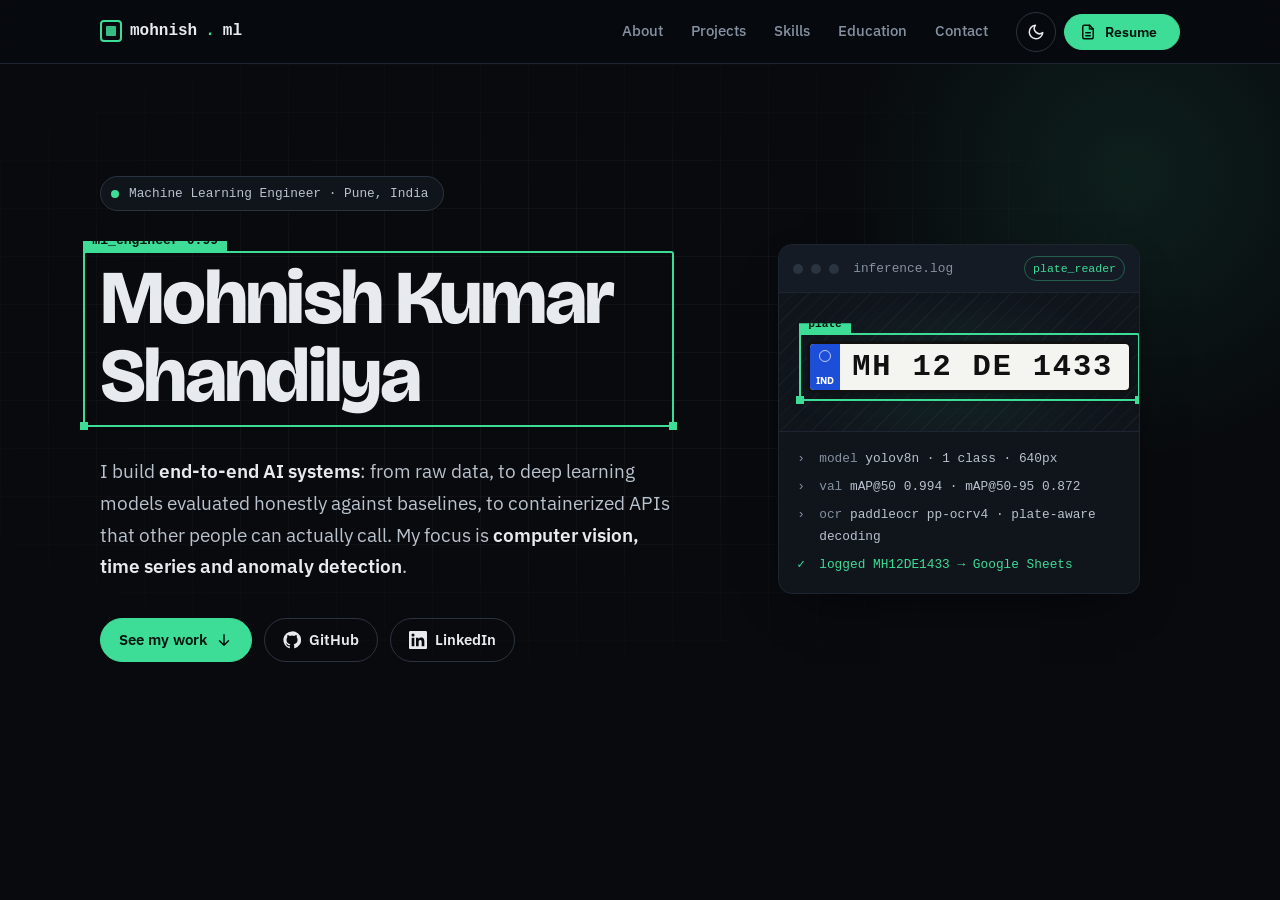
==== index.html @ 4d99a9d1 "Add design system, sticky navbar and hero with detection-box signature and inference log" ====
<!doctype html>
<html lang="en" class="no-js">
<head>
  <meta charset="utf-8">
  <meta name="viewport" content="width=device-width, initial-scale=1">
  <title>Mohnish Kumar Shandilya · Machine Learning Engineer</title>
  <meta name="description" content="Mohnish Kumar Shandilya, Machine Learning Engineer in Pune, India. End-to-end AI systems in computer vision, time series and anomaly detection, evaluated honestly and shipped as containerized APIs.">
  <meta name="author" content="Mohnish Kumar Shandilya">
  <meta name="theme-color" content="#080a0e">
  <link rel="canonical" href="https://mohnish4code.github.io/">

  <!-- Open Graph -->
  <meta property="og:type" content="website">
  <meta property="og:url" content="https://mohnish4code.github.io/">
  <meta property="og:site_name" content="mohnish.ml">
  <meta property="og:title" content="Mohnish Kumar Shandilya · Machine Learning Engineer">
  <meta property="og:description" content="End-to-end AI systems: computer vision, time series and anomaly detection, evaluated against baselines and shipped as APIs.">
  <meta property="og:image" content="https://mohnish4code.github.io/assets/og-image.png">
  <meta property="og:image:width" content="1200">
  <meta property="og:image:height" content="630">
  <meta property="og:image:alt" content="Mohnish Kumar Shandilya, Machine Learning Engineer, with a detection box around the name">
  <meta property="og:locale" content="en_IN">

  <!-- Twitter -->
  <meta name="twitter:card" content="summary_large_image">
  <meta name="twitter:title" content="Mohnish Kumar Shandilya · Machine Learning Engineer">
  <meta name="twitter:description" content="End-to-end AI systems: computer vision, time series and anomaly detection, evaluated against baselines and shipped as APIs.">
  <meta name="twitter:image" content="https://mohnish4code.github.io/assets/og-image.png">
  <meta name="twitter:image:alt" content="Mohnish Kumar Shandilya, Machine Learning Engineer, with a detection box around the name">

  <link rel="icon" href="assets/favicon.svg" type="image/svg+xml">

  <!-- apply saved theme before paint (dark is default) -->
  <script>try{if(localStorage.getItem("theme")==="light")document.documentElement.setAttribute("data-theme","light")}catch(e){}</script>

  <link rel="preconnect" href="https://fonts.googleapis.com">
  <link rel="preconnect" href="https://fonts.gstatic.com" crossorigin>
  <link rel="stylesheet" href="https://fonts.googleapis.com/css2?family=Bricolage+Grotesque:opsz,wght@12..96,600..800&family=IBM+Plex+Sans:wght@400;500;600&display=swap">
  <link rel="stylesheet" href="style.css">
  <script src="script.js" defer></script>

  <script type="application/ld+json">
  {
    "@context": "https://schema.org",
    "@type": "Person",
    "name": "Mohnish Kumar Shandilya",
    "jobTitle": "Machine Learning Engineer",
    "url": "https://mohnish4code.github.io/",
    "email": "mailto:mohnishshandilya.3000@gmail.com",
    "address": { "@type": "PostalAddress", "addressLocality": "Pune", "addressCountry": "IN" },
    "alumniOf": { "@type": "CollegeOrUniversity", "name": "MIT ADT University" },
    "sameAs": [
      "https://github.com/mohnish4code",
      "https://www.linkedin.com/in/mohnish2004",
      "https://www.kaggle.com/mohnishshandilya"
    ]
  }
  </script>
</head>
<body>
  <!-- icon sprite -->
  <svg width="0" height="0" style="position:absolute" aria-hidden="true" focusable="false">
    <symbol id="i-github" viewBox="0 0 24 24"><path fill="currentColor" d="M12 .5a11.5 11.5 0 0 0-3.64 22.41c.58.1.79-.25.79-.56v-2c-3.2.7-3.88-1.37-3.88-1.37-.52-1.33-1.28-1.69-1.28-1.69-1.04-.71.08-.7.08-.7 1.16.08 1.77 1.19 1.77 1.19 1.03 1.76 2.7 1.25 3.36.96.1-.75.4-1.25.73-1.54-2.55-.29-5.24-1.28-5.24-5.69 0-1.26.45-2.29 1.19-3.1-.12-.29-.52-1.46.11-3.05 0 0 .97-.31 3.17 1.18a11 11 0 0 1 5.77 0c2.2-1.49 3.17-1.18 3.17-1.18.63 1.59.23 2.76.11 3.05.74.81 1.19 1.84 1.19 3.1 0 4.42-2.7 5.39-5.26 5.68.41.36.78 1.06.78 2.14v3.17c0 .31.21.67.8.56A11.5 11.5 0 0 0 12 .5Z"/></symbol>
    <symbol id="i-linkedin" viewBox="0 0 24 24"><path fill="currentColor" d="M20.45 20.45h-3.56v-5.57c0-1.33-.02-3.04-1.85-3.04-1.85 0-2.14 1.45-2.14 2.94v5.67H9.35V9h3.41v1.56h.05c.48-.9 1.64-1.85 3.37-1.85 3.6 0 4.27 2.37 4.27 5.46v6.28ZM5.34 7.43a2.06 2.06 0 1 1 0-4.13 2.06 2.06 0 0 1 0 4.13ZM7.12 20.45H3.56V9h3.56v11.45ZM22.22 0H1.77C.79 0 0 .77 0 1.73v20.54C0 23.23.79 24 1.77 24h20.45c.98 0 1.78-.77 1.78-1.73V1.73C24 .77 23.2 0 22.22 0Z"/></symbol>
    <symbol id="i-kaggle" viewBox="0 0 24 24"><path fill="currentColor" d="M18.83 23.68c-.02.21-.12.32-.33.32h-3.17c-.19 0-.35-.08-.48-.26l-5.23-6.66-1.46 1.39v5.17c0 .24-.12.36-.36.36H5.36c-.24 0-.36-.12-.36-.36V.36C5 .12 5.12 0 5.36 0H7.8c.24 0 .36.12.36.36v14.33l6.25-6.32c.17-.17.33-.26.5-.26h3.25c.15 0 .25.06.3.18.06.16.04.27-.04.35l-6.6 6.39 6.88 8.32c.1.1.13.21.13.33Z"/></symbol>
    <symbol id="i-arrow" viewBox="0 0 24 24"><path fill="none" stroke="currentColor" stroke-width="2" stroke-linecap="round" stroke-linejoin="round" d="M7 17 17 7M8 7h9v9"/></symbol>
    <symbol id="i-down" viewBox="0 0 24 24"><path fill="none" stroke="currentColor" stroke-width="2" stroke-linecap="round" stroke-linejoin="round" d="M12 5v14M6 13l6 6 6-6"/></symbol>
    <symbol id="i-file" viewBox="0 0 24 24"><g fill="none" stroke="currentColor" stroke-width="2" stroke-linecap="round" stroke-linejoin="round"><path d="M14 3H7a2 2 0 0 0-2 2v14a2 2 0 0 0 2 2h10a2 2 0 0 0 2-2V8Z"/><path d="M14 3v5h5M9 13h6M9 17h6"/></g></symbol>
    <symbol id="i-mail" viewBox="0 0 24 24"><g fill="none" stroke="currentColor" stroke-width="2" stroke-linecap="round" stroke-linejoin="round"><rect x="3" y="5" width="18" height="14" rx="2"/><path d="m3 7 9 6 9-6"/></g></symbol>
    <symbol id="i-copy" viewBox="0 0 24 24"><g fill="none" stroke="currentColor" stroke-width="2" stroke-linecap="round" stroke-linejoin="round"><rect x="9" y="9" width="12" height="12" rx="2"/><path d="M5 15H4a1 1 0 0 1-1-1V4a1 1 0 0 1 1-1h10a1 1 0 0 1 1 1v1"/></g></symbol>
  </svg>

  <a class="skip-link" href="#main">Skip to content</a>

  <header class="site-header">
    <nav class="nav container" aria-label="Primary">
      <a class="logo" href="#top" aria-label="mohnish.ml, back to top">
        <span class="logo-mark" aria-hidden="true"></span>mohnish<span class="dot">.</span>ml
      </a>

      <ul class="nav-links" id="nav-links">
        <li><a href="#about">About</a></li>
        <li><a href="#projects">Projects</a></li>
        <li><a href="#skills">Skills</a></li>
        <li><a href="#education">Education</a></li>
        <li><a href="#contact">Contact</a></li>
      </ul>

      <div class="nav-actions">
        <button class="icon-btn theme-toggle" type="button" aria-label="Switch to light theme">
          <svg class="icon-moon" viewBox="0 0 24 24" aria-hidden="true"><path fill="none" stroke="currentColor" stroke-width="2" stroke-linecap="round" stroke-linejoin="round" d="M21 12.8A9 9 0 1 1 11.2 3a7 7 0 0 0 9.8 9.8Z"/></svg>
          <svg class="icon-sun" viewBox="0 0 24 24" aria-hidden="true"><g fill="none" stroke="currentColor" stroke-width="2" stroke-linecap="round"><circle cx="12" cy="12" r="4"/><path d="M12 2v2M12 20v2M4.9 4.9l1.4 1.4M17.7 17.7l1.4 1.4M2 12h2M20 12h2M4.9 19.1l1.4-1.4M17.7 6.3l1.4-1.4"/></g></svg>
        </button>
        <a class="btn btn-primary btn-sm resume-btn" href="resume.pdf" target="_blank" rel="noopener">
          <svg aria-hidden="true"><use href="#i-file"/></svg>Resume<span class="visually-hidden"> (PDF, opens in a new tab)</span>
        </a>
        <button class="icon-btn menu-toggle" type="button" aria-controls="nav-links" aria-expanded="false" aria-label="Open menu">
          <svg viewBox="0 0 24 24" aria-hidden="true"><path fill="none" stroke="currentColor" stroke-width="2" stroke-linecap="round" d="M4 7h16M4 12h16M4 17h16"/></svg>
        </button>
      </div>
    </nav>
  </header>

  <main id="main">
    <!-- ================= HERO ================= -->
    <section class="hero" id="top" aria-labelledby="hero-name">
      <div class="container hero-grid">
        <div class="hero-copy">
          <p class="hero-label"><span class="pulse" aria-hidden="true"></span>Machine Learning Engineer · Pune, India</p>

          <h1 class="hero-name" id="hero-name">
            <span class="bbox">
              <span class="bbox-frame" aria-hidden="true"><span class="bbox-label">ml_engineer 0.99</span></span>
              Mohnish Kumar Shandilya
            </span>
          </h1>

          <p class="hero-pitch">
            I build <strong>end-to-end AI systems</strong>: from raw data, to deep learning models evaluated honestly against baselines, to containerized APIs that other people can actually call. My focus is <strong>computer vision, time series and anomaly detection</strong>.
          </p>

          <div class="hero-cta">
            <a class="btn btn-primary" href="#projects">See my work<svg aria-hidden="true"><use href="#i-down"/></svg></a>
            <a class="btn" href="https://github.com/mohnish4code" target="_blank" rel="noopener"><svg aria-hidden="true"><use href="#i-github"/></svg>GitHub</a>
            <a class="btn" href="https://www.linkedin.com/in/mohnish2004" target="_blank" rel="noopener"><svg aria-hidden="true"><use href="#i-linkedin"/></svg>LinkedIn</a>
          </div>
        </div>

        <figure class="infer" aria-label="Inference log from my number plate detection project">
          <div class="infer-bar" aria-hidden="true">
            <i></i><i></i><i></i><span>inference.log</span><span class="tag">plate_reader</span>
          </div>
          <div class="infer-stage">
            <div class="plate-det">
              <span class="bbox-frame" aria-hidden="true"><span class="bbox-label">plate</span></span>
              <div class="plate" role="img" aria-label="Indian number plate reading MH12DE1433">
                <span class="plate-ind" aria-hidden="true">IND</span>
                <span class="plate-num" aria-hidden="true">MH 12 DE 1433</span>
              </div>
            </div>
          </div>
          <ul class="infer-log">
            <li><span><span class="k">model</span> yolov8n · 1 class · 640px</span></li>
            <li><span><span class="k">val</span> mAP@50 0.994 · mAP@50-95 0.872</span></li>
            <li><span><span class="k">ocr</span> paddleocr pp-ocrv4 · plate-aware decoding</span></li>
            <li class="ok"><span>logged MH12DE1433 → Google Sheets</span></li>
          </ul>
        </figure>
      </div>
    </section>
  </main>
</body>
</html>
---- style.css ----
/* =========================================================
   mohnish.ml: portfolio styles
   Dark is the default theme; [data-theme="light"] overrides.
   ========================================================= */

:root {
  /* colour: dark (default) */
  --bg: #080a0e;
  --bg-elev: #0c1016;
  --surface: #10151c;
  --surface-2: #151b24;
  --border: #1d2530;
  --border-strong: #2a3441;
  --text: #e7ebf0;
  --text-soft: #b9c2cd;
  --muted: #8591a0;
  --accent: #3ddc97;
  --accent-strong: #5cf0ad;
  --accent-ink: #03140c;
  --accent-soft: rgba(61, 220, 151, 0.1);
  --accent-line: rgba(61, 220, 151, 0.35);
  --grid-line: rgba(255, 255, 255, 0.035);
  --shadow: 0 1px 0 rgba(255, 255, 255, 0.03) inset, 0 20px 50px -24px rgba(0, 0, 0, 0.8);
  --nav-bg: rgba(8, 10, 14, 0.72);

  /* type */
  --font-display: "Bricolage Grotesque", "Segoe UI", system-ui, sans-serif;
  --font-body: "IBM Plex Sans", "Segoe UI", system-ui, -apple-system, sans-serif;
  --font-mono: ui-monospace, "Cascadia Code", "SFMono-Regular", Menlo, Consolas, "Liberation Mono", monospace;

  /* layout */
  --maxw: 1160px;
  --gutter: clamp(16px, 4vw, 40px);
  --radius: 14px;
  --radius-sm: 8px;
  --nav-h: 64px;

  color-scheme: dark;
}

:root[data-theme="light"] {
  --bg: #f6f5f1;
  --bg-elev: #efeee8;
  --surface: #ffffff;
  --surface-2: #f8f7f3;
  --border: #e2e0d9;
  --border-strong: #cfccc2;
  --text: #14171c;
  --text-soft: #343a43;
  --muted: #5b6370;
  --accent: #047857;
  --accent-strong: #035e44;
  --accent-ink: #ffffff;
  --accent-soft: rgba(4, 120, 87, 0.08);
  --accent-line: rgba(4, 120, 87, 0.35);
  --grid-line: rgba(20, 23, 28, 0.045);
  --shadow: 0 1px 2px rgba(20, 23, 28, 0.04), 0 18px 40px -26px rgba(20, 23, 28, 0.35);
  --nav-bg: rgba(246, 245, 241, 0.8);
  color-scheme: light;
}

/* ---------- reset / base ---------- */
*, *::before, *::after { box-sizing: border-box; }

html {
  scroll-behavior: smooth;
  scroll-padding-top: calc(var(--nav-h) + 16px);
  -webkit-text-size-adjust: 100%;
}

body {
  margin: 0;
  background: var(--bg);
  color: var(--text);
  font-family: var(--font-body);
  font-size: 1.0625rem;
  line-height: 1.65;
  overflow-x: hidden;
  -webkit-font-smoothing: antialiased;
}

img { max-width: 100%; height: auto; display: block; }
a { color: inherit; }
ul { padding: 0; margin: 0; list-style: none; }
h1, h2, h3, h4 { font-family: var(--font-display); line-height: 1.1; margin: 0; letter-spacing: -0.02em; }
p { margin: 0; }

:focus-visible {
  outline: 2px solid var(--accent);
  outline-offset: 3px;
  border-radius: 4px;
}

::selection { background: var(--accent); color: var(--accent-ink); }

.skip-link {
  position: absolute;
  left: 16px;
  top: -100px;
  z-index: 100;
  padding: 10px 16px;
  background: var(--accent);
  color: var(--accent-ink);
  border-radius: var(--radius-sm);
  font-weight: 600;
  text-decoration: none;
}
.skip-link:focus { top: 12px; }

.container {
  width: 100%;
  max-width: var(--maxw);
  margin-inline: auto;
  padding-inline: var(--gutter);
}

.mono { font-family: var(--font-mono); }
.visually-hidden {
  position: absolute !important;
  width: 1px; height: 1px;
  overflow: hidden;
  clip: rect(0 0 0 0);
  white-space: nowrap;
}

/* ---------- buttons ---------- */
.btn {
  display: inline-flex;
  align-items: center;
  gap: 8px;
  min-height: 44px;
  padding: 10px 18px;
  border-radius: 999px;
  border: 1px solid var(--border-strong);
  background: transparent;
  color: var(--text);
  font: 600 0.95rem/1 var(--font-body);
  text-decoration: none;
  cursor: pointer;
  transition: border-color 0.2s, background-color 0.2s, color 0.2s, transform 0.2s;
}
.btn:hover { border-color: var(--accent); color: var(--accent); }
.btn:active { transform: translateY(1px); }
.btn svg { width: 18px; height: 18px; flex: none; }

.btn-primary {
  background: var(--accent);
  border-color: var(--accent);
  color: var(--accent-ink);
}
.btn-primary:hover { background: var(--accent-strong); border-color: var(--accent-strong); color: var(--accent-ink); }

.btn-sm { min-height: 36px; padding: 8px 14px; font-size: 0.875rem; }

/* ---------- navbar ---------- */
.site-header {
  position: sticky;
  top: 0;
  z-index: 50;
  height: var(--nav-h);
  background: var(--nav-bg);
  backdrop-filter: saturate(160%) blur(14px);
  -webkit-backdrop-filter: saturate(160%) blur(14px);
  border-bottom: 1px solid var(--border);
}

.nav {
  height: 100%;
  display: flex;
  align-items: center;
  gap: 16px;
}

.logo {
  font-family: var(--font-mono);
  font-weight: 700;
  font-size: 1rem;
  text-decoration: none;
  color: var(--text);
  margin-right: auto;
  display: inline-flex;
  align-items: center;
  gap: 8px;
}
.logo-mark {
  width: 22px; height: 22px;
  border: 2px solid var(--accent);
  border-radius: 4px;
  position: relative;
}
.logo-mark::after {
  content: "";
  position: absolute;
  inset: 4px;
  background: var(--accent);
  border-radius: 1px;
  opacity: 0.85;
}
.logo .dot { color: var(--accent); }

.nav-links {
  display: flex;
  align-items: center;
  gap: 4px;
}
.nav-links a {
  display: block;
  padding: 8px 12px;
  border-radius: 999px;
  color: var(--muted);
  font-size: 0.925rem;
  font-weight: 500;
  text-decoration: none;
  transition: color 0.2s, background-color 0.2s;
}
.nav-links a:hover { color: var(--text); background: var(--surface-2); }
.nav-links a.active { color: var(--accent); background: var(--accent-soft); }

.nav-actions { display: flex; align-items: center; gap: 8px; }

.icon-btn {
  width: 40px; height: 40px;
  display: inline-grid;
  place-items: center;
  border-radius: 999px;
  border: 1px solid var(--border-strong);
  background: transparent;
  color: var(--text);
  cursor: pointer;
  transition: border-color 0.2s, color 0.2s;
}
.icon-btn:hover { border-color: var(--accent); color: var(--accent); }
.icon-btn svg { width: 18px; height: 18px; }

.theme-toggle .icon-sun { display: none; }
:root[data-theme="light"] .theme-toggle .icon-sun { display: block; }
:root[data-theme="light"] .theme-toggle .icon-moon { display: none; }

.menu-toggle { display: none; }

/* ---------- section scaffolding ---------- */
.section {
  padding-block: clamp(72px, 10vw, 120px);
  border-top: 1px solid var(--border);
}

.section-head { margin-bottom: clamp(32px, 5vw, 56px); max-width: 720px; }
.eyebrow {
  display: inline-flex;
  align-items: center;
  gap: 10px;
  font-family: var(--font-mono);
  font-size: 0.8rem;
  color: var(--accent);
  letter-spacing: 0.04em;
  margin-bottom: 14px;
}
.eyebrow::before {
  content: "";
  width: 24px;
  height: 1px;
  background: var(--accent);
}
.section-title { font-size: clamp(2rem, 4.4vw, 3rem); font-weight: 700; }
.section-sub { color: var(--muted); margin-top: 14px; font-size: 1.05rem; }

/* ---------- hero ---------- */
.hero {
  position: relative;
  padding-block: clamp(56px, 9vw, 112px) clamp(64px, 9vw, 112px);
  overflow: hidden;
  isolation: isolate;
}
.hero::before {
  /* annotation-canvas grid */
  content: "";
  position: absolute;
  inset: 0;
  z-index: -2;
  background-image:
    linear-gradient(var(--grid-line) 1px, transparent 1px),
    linear-gradient(90deg, var(--grid-line) 1px, transparent 1px);
  background-size: 48px 48px;
  mask-image: radial-gradient(ellipse 80% 70% at 40% 40%, #000 30%, transparent 75%);
  -webkit-mask-image: radial-gradient(ellipse 80% 70% at 40% 40%, #000 30%, transparent 75%);
}
.hero::after {
  content: "";
  position: absolute;
  z-index: -1;
  width: 620px;
  height: 620px;
  right: -160px;
  top: -200px;
  background: radial-gradient(circle, var(--accent-soft), transparent 65%);
  pointer-events: none;
}

.hero-grid {
  display: grid;
  grid-template-columns: minmax(0, 1.3fr) minmax(0, 1fr);
  gap: clamp(32px, 5vw, 64px);
  align-items: center;
}

.hero-label {
  display: inline-flex;
  align-items: center;
  gap: 10px;
  padding: 6px 14px 6px 10px;
  border: 1px solid var(--border-strong);
  border-radius: 999px;
  background: var(--surface);
  font-family: var(--font-mono);
  font-size: 0.8rem;
  color: var(--text-soft);
}
.pulse {
  width: 8px; height: 8px;
  border-radius: 50%;
  background: var(--accent);
  box-shadow: 0 0 0 0 var(--accent-line);
  animation: pulse 2.4s ease-out infinite;
}
@keyframes pulse {
  0% { box-shadow: 0 0 0 0 var(--accent-line); }
  70%, 100% { box-shadow: 0 0 0 8px transparent; }
}

.hero-name {
  margin-top: 40px;
  font-size: clamp(2.5rem, 6.4vw, 4.75rem);
  font-weight: 800;
  letter-spacing: -0.035em;
  line-height: 1.02;
}

/* YOLO-style bounding box around the name */
.bbox {
  position: relative;
  display: inline-block;
  padding: 0.12em 0.22em 0.16em;
  margin-left: -0.22em;
}
.bbox-frame {
  position: absolute;
  inset: 0;
  border: 2px solid var(--accent);
  border-radius: 3px;
  pointer-events: none;
  animation: bbox-draw 0.9s cubic-bezier(0.65, 0, 0.35, 1) 0.25s both;
}
.bbox-frame::before,
.bbox-frame::after {
  /* corner handles */
  content: "";
  position: absolute;
  width: 8px; height: 8px;
  background: var(--accent);
}
.bbox-frame::before { left: -5px; bottom: -5px; }
.bbox-frame::after { right: -5px; bottom: -5px; }
.bbox-label {
  position: absolute;
  left: -2px;
  bottom: 100%;
  padding: 3px 9px;
  background: var(--accent);
  color: var(--accent-ink);
  font-family: var(--font-mono);
  font-size: clamp(0.7rem, 1.4vw, 0.82rem);
  font-weight: 700;
  letter-spacing: 0;
  line-height: 1.4;
  border-radius: 3px 3px 0 0;
  white-space: nowrap;
  animation: fade-up 0.4s ease-out 1.05s both;
}
@keyframes bbox-draw {
  from { clip-path: inset(0 100% 100% 0); }
  to { clip-path: inset(-10px -10px -10px -10px); }
}
@keyframes fade-up {
  from { opacity: 0; transform: translateY(4px); }
  to { opacity: 1; transform: none; }
}

.hero-pitch {
  margin-top: 28px;
  max-width: 600px;
  color: var(--text-soft);
  font-size: clamp(1.05rem, 1.6vw, 1.2rem);
}
.hero-pitch strong { color: var(--text); font-weight: 600; }

.hero-cta { margin-top: 36px; display: flex; flex-wrap: wrap; gap: 12px; }

/* inference log card */
.infer {
  background: var(--surface);
  border: 1px solid var(--border);
  border-radius: var(--radius);
  box-shadow: var(--shadow);
  overflow: hidden;
  font-family: var(--font-mono);
  font-size: 0.8rem;
}
.infer-bar {
  display: flex;
  align-items: center;
  gap: 8px;
  padding: 11px 14px;
  border-bottom: 1px solid var(--border);
  background: var(--surface-2);
  color: var(--muted);
}
.infer-bar i {
  width: 10px; height: 10px;
  border-radius: 50%;
  background: var(--border-strong);
}
.infer-bar span { margin-left: 6px; }
.infer-bar .tag {
  margin-left: auto;
  padding: 2px 8px;
  border: 1px solid var(--accent-line);
  color: var(--accent);
  border-radius: 999px;
  font-size: 0.72rem;
}

.infer-stage {
  padding: 40px 20px 30px;
  display: grid;
  place-items: center;
  background:
    radial-gradient(ellipse at 50% 60%, var(--accent-soft), transparent 70%),
    repeating-linear-gradient(135deg, transparent 0 10px, var(--grid-line) 10px 11px);
}

.plate-det { position: relative; padding: 8px; }
.plate-det .bbox-frame { animation-delay: 1.2s; }
.plate-det .bbox-label { font-size: 0.7rem; animation-delay: 1.9s; }

.plate {
  display: flex;
  align-items: stretch;
  background: #f4f4f0;
  border: 3px solid #111;
  border-radius: 7px;
  overflow: hidden;
  box-shadow: 0 8px 24px -8px rgba(0, 0, 0, 0.6);
}
.plate-ind {
  display: flex;
  flex-direction: column;
  justify-content: flex-end;
  align-items: center;
  width: 30px;
  padding-bottom: 5px;
  background: #1d4ed8;
  color: #fff;
  font: 700 0.6rem/1 var(--font-body);
  letter-spacing: 0.04em;
}
.plate-ind::before {
  content: "";
  width: 12px; height: 12px;
  margin-bottom: auto;
  margin-top: 6px;
  border-radius: 50%;
  border: 1.5px solid rgba(255, 255, 255, 0.7);
}
.plate-num {
  padding: 6px 16px 5px 12px;
  color: #111;
  font: 700 clamp(1.45rem, 3.4vw, 1.9rem)/1.15 var(--font-mono);
  letter-spacing: 0.06em;
  white-space: nowrap;
}

.infer-log {
  padding: 16px 18px 18px;
  border-top: 1px solid var(--border);
  display: grid;
  gap: 7px;
}
.infer-log li {
  display: grid;
  grid-template-columns: 14px 1fr;
  gap: 8px;
  color: var(--text-soft);
  animation: fade-up 0.35s ease-out both;
}
.infer-log li::before { content: "›"; color: var(--muted); }
.infer-log li:nth-child(1) { animation-delay: 1.5s; }
.infer-log li:nth-child(2) { animation-delay: 1.7s; }
.infer-log li:nth-child(3) { animation-delay: 1.9s; }
.infer-log li:nth-child(4) { animation-delay: 2.15s; }
.infer-log .k { color: var(--muted); }
.infer-log .ok { color: var(--accent); }
.infer-log .ok::before { content: "✓"; color: var(--accent); }

/* ---------- about ---------- */
.about-grid {
  display: grid;
  grid-template-columns: minmax(0, 1.4fr) minmax(0, 1fr);
  gap: clamp(32px, 5vw, 72px);
  align-items: start;
}
.about-text { display: grid; gap: 18px; color: var(--text-soft); font-size: 1.08rem; }
.about-text strong { color: var(--text); font-weight: 600; }

.facts {
  display: grid;
  grid-template-columns: repeat(2, minmax(0, 1fr));
  border: 1px solid var(--border);
  border-radius: var(--radius);
  overflow: hidden;
  background: var(--surface);
}
.fact {
  padding: 20px;
  border-bottom: 1px solid var(--border);
}
.fact:nth-child(odd) { border-right: 1px solid var(--border); }
.fact:nth-last-child(-n + 2) { border-bottom: 0; }
.fact dt {
  font-family: var(--font-mono);
  font-size: 0.72rem;
  text-transform: uppercase;
  letter-spacing: 0.08em;
  color: var(--muted);
  margin-bottom: 6px;
}
.fact dd { margin: 0; font-weight: 600; line-height: 1.4; }
.fact dd.big { font-family: var(--font-display); font-size: 1.6rem; font-weight: 700; }
.fact dd.big small { font-size: 0.9rem; color: var(--muted); font-weight: 500; }

/* ---------- projects ---------- */
.projects { display: grid; gap: clamp(28px, 4vw, 40px); }

.project {
  display: grid;
  grid-template-columns: minmax(0, 1fr) minmax(0, 1.05fr);
  gap: clamp(24px, 4vw, 48px);
  padding: clamp(20px, 3.4vw, 40px);
  background: var(--surface);
  border: 1px solid var(--border);
  border-radius: calc(var(--radius) + 6px);
  box-shadow: var(--shadow);
  transition: border-color 0.25s;
}
.project:hover { border-color: var(--border-strong); }
.project:nth-child(even) .project-media { order: -1; }

.project-top { display: flex; flex-wrap: wrap; align-items: center; gap: 10px; margin-bottom: 14px; }
.badge {
  display: inline-flex;
  align-items: center;
  gap: 7px;
  padding: 4px 10px;
  border-radius: 999px;
  border: 1px solid var(--accent-line);
  background: var(--accent-soft);
  color: var(--accent);
  font-family: var(--font-mono);
  font-size: 0.72rem;
  font-weight: 600;
}
.badge::before {
  content: "";
  width: 6px; height: 6px;
  border-radius: 50%;
  background: currentColor;
}
.project-kicker { font-family: var(--font-mono); font-size: 0.75rem; color: var(--muted); }

.project h3 { font-size: clamp(1.5rem, 2.6vw, 2rem); font-weight: 700; }
.project-desc { margin-top: 12px; color: var(--text-soft); }

.bullets { margin-top: 18px; display: grid; gap: 10px; }
.bullets li {
  position: relative;
  padding-left: 22px;
  color: var(--text-soft);
  font-size: 0.97rem;
}
.bullets li::before {
  content: "";
  position: absolute;
  left: 2px;
  top: 0.62em;
  width: 9px; height: 9px;
  border: 1.5px solid var(--accent);
  border-radius: 2px;
}

.metrics {
  margin-top: 24px;
  display: grid;
  grid-template-columns: repeat(auto-fit, minmax(120px, 1fr));
  gap: 1px;
  background: var(--border);
  border: 1px solid var(--border);
  border-radius: var(--radius-sm);
  overflow: hidden;
}
.metric { background: var(--surface-2); padding: 14px 14px 12px; }
.metric b {
  display: block;
  font-family: var(--font-display);
  font-size: 1.55rem;
  font-weight: 700;
  line-height: 1.1;
  color: var(--text);
  letter-spacing: -0.02em;
}
.metric span { display: block; margin-top: 4px; font-size: 0.78rem; color: var(--muted); line-height: 1.35; }

.chips { display: flex; flex-wrap: wrap; gap: 8px; }
.project .chips { margin-top: 22px; }
.chip {
  padding: 5px 11px;
  border-radius: 999px;
  border: 1px solid var(--border-strong);
  background: var(--bg-elev);
  color: var(--text-soft);
  font-family: var(--font-mono);
  font-size: 0.76rem;
  line-height: 1.4;
  transition: border-color 0.2s, color 0.2s;
}
.chip:hover { border-color: var(--accent-line); color: var(--accent); }

.project-links { margin-top: 24px; display: flex; flex-wrap: wrap; gap: 10px; }

.project-media { align-self: center; }
.shot {
  position: relative;
  margin: 0;
  border: 1px solid var(--border-strong);
  border-radius: 12px;
  overflow: hidden;
  background: var(--bg-elev);
}
.shot-bar {
  display: flex;
  gap: 6px;
  padding: 9px 12px;
  border-bottom: 1px solid var(--border);
  background: var(--surface-2);
}
.shot-bar i { width: 9px; height: 9px; border-radius: 50%; background: var(--border-strong); }
.shot img { width: 100%; aspect-ratio: 16 / 10; object-fit: cover; object-position: top; transition: transform 0.6s ease; }
.project:hover .shot img { transform: scale(1.015); }
.shot::after {
  /* detection-corner overlay on hover */
  content: "";
  position: absolute;
  inset: 10px;
  top: 42px;
  border: 2px solid var(--accent);
  border-radius: 4px;
  opacity: 0;
  transform: scale(1.03);
  transition: opacity 0.3s, transform 0.3s;
  pointer-events: none;
  -webkit-mask:
    linear-gradient(#000 0 0) top left / 22px 22px no-repeat,
    linear-gradient(#000 0 0) top right / 22px 22px no-repeat,
    linear-gradient(#000 0 0) bottom left / 22px 22px no-repeat,
    linear-gradient(#000 0 0) bottom right / 22px 22px no-repeat;
  mask:
    linear-gradient(#000 0 0) top left / 22px 22px no-repeat,
    linear-gradient(#000 0 0) top right / 22px 22px no-repeat,
    linear-gradient(#000 0 0) bottom left / 22px 22px no-repeat,
    linear-gradient(#000 0 0) bottom right / 22px 22px no-repeat;
}
.project:hover .shot::after { opacity: 1; transform: none; }
.shot figcaption {
  padding: 10px 14px;
  border-top: 1px solid var(--border);
  font-size: 0.8rem;
  color: var(--muted);
}

.finding {
  margin-top: 18px;
  padding: 12px 14px;
  border-left: 2px solid var(--accent);
  background: var(--accent-soft);
  border-radius: 0 var(--radius-sm) var(--radius-sm) 0;
  font-size: 0.92rem;
  color: var(--text-soft);
}
.finding b { color: var(--text); }

/* small project cards */
.more-title {
  margin-top: clamp(48px, 7vw, 72px);
  margin-bottom: 20px;
  font-size: 1.25rem;
  font-weight: 700;
}
.mini-grid {
  display: grid;
  grid-template-columns: repeat(3, minmax(0, 1fr));
  gap: 16px;
}
.mini {
  position: relative;
  display: flex;
  flex-direction: column;
  padding: 22px;
  background: var(--surface);
  border: 1px solid var(--border);
  border-radius: var(--radius);
  text-decoration: none;
  transition: border-color 0.25s, transform 0.25s;
}
.mini:hover { border-color: var(--accent-line); transform: translateY(-3px); }
.mini h4 { font-size: 1.15rem; font-weight: 700; padding-right: 28px; }
.mini p { margin-top: 10px; margin-bottom: 18px; color: var(--muted); font-size: 0.93rem; }
.mini .chips { margin-top: auto; }
.mini .arrow {
  position: absolute;
  top: 20px; right: 20px;
  width: 20px; height: 20px;
  color: var(--muted);
  transition: color 0.2s, transform 0.2s;
}
.mini:hover .arrow { color: var(--accent); transform: translate(2px, -2px); }

/* ---------- skills ---------- */
.skills-grid {
  display: grid;
  grid-template-columns: repeat(auto-fill, minmax(min(100%, 320px), 1fr));
  gap: 16px;
}
.skill-group {
  padding: 22px;
  background: var(--surface);
  border: 1px solid var(--border);
  border-radius: var(--radius);
}
.skill-group h3 {
  display: flex;
  align-items: center;
  gap: 10px;
  font-family: var(--font-mono);
  font-size: 0.8rem;
  font-weight: 600;
  letter-spacing: 0.06em;
  text-transform: uppercase;
  color: var(--accent);
  margin-bottom: 16px;
}
.skill-group h3 span { color: var(--muted); font-weight: 400; }

/* ---------- education timeline ---------- */
.timeline { position: relative; display: grid; gap: 20px; max-width: 820px; }
.timeline::before {
  content: "";
  position: absolute;
  left: 7px;
  top: 10px;
  bottom: 10px;
  width: 1px;
  background: linear-gradient(var(--accent-line), var(--border));
}
.tl-item { position: relative; padding-left: 40px; }
.tl-item::before {
  content: "";
  position: absolute;
  left: 0;
  top: 22px;
  width: 15px; height: 15px;
  border: 2px solid var(--accent);
  border-radius: 3px;
  background: var(--bg);
}
.tl-card {
  padding: 20px 22px;
  background: var(--surface);
  border: 1px solid var(--border);
  border-radius: var(--radius);
}
.tl-meta {
  display: flex;
  flex-wrap: wrap;
  justify-content: space-between;
  gap: 4px 16px;
  font-family: var(--font-mono);
  font-size: 0.78rem;
  color: var(--muted);
  margin-bottom: 6px;
}
.tl-meta .accent { color: var(--accent); }
.tl-card h3 { font-size: 1.25rem; font-weight: 700; }
.tl-card p { margin-top: 6px; color: var(--text-soft); }
.cert-list { margin-top: 12px; display: grid; gap: 8px; }
.cert-list li {
  display: flex;
  justify-content: space-between;
  flex-wrap: wrap;
  gap: 4px 12px;
  padding: 10px 12px;
  border: 1px solid var(--border);
  border-radius: var(--radius-sm);
  background: var(--surface-2);
}
.cert-list li span { color: var(--muted); font-family: var(--font-mono); font-size: 0.78rem; align-self: center; }

/* ---------- contact ---------- */
.contact-wrap {
  position: relative;
  padding: clamp(28px, 5vw, 64px);
  background: var(--surface);
  border: 1px solid var(--border);
  border-radius: calc(var(--radius) + 8px);
  overflow: hidden;
  isolation: isolate;
}
.contact-wrap::before {
  content: "";
  position: absolute;
  z-index: -1;
  inset: 0;
  background-image:
    linear-gradient(var(--grid-line) 1px, transparent 1px),
    linear-gradient(90deg, var(--grid-line) 1px, transparent 1px);
  background-size: 40px 40px;
  mask-image: radial-gradient(ellipse at 100% 0%, #000, transparent 70%);
  -webkit-mask-image: radial-gradient(ellipse at 100% 0%, #000, transparent 70%);
}
.contact-title { font-size: clamp(2rem, 5vw, 3.4rem); font-weight: 800; max-width: 16ch; letter-spacing: -0.03em; }
.contact-title em { font-style: normal; color: var(--accent); }
.contact-sub { margin-top: 16px; color: var(--text-soft); max-width: 560px; }

.email-box {
  margin-top: 32px;
  display: flex;
  flex-wrap: wrap;
  align-items: center;
  gap: 10px;
  padding: 8px 8px 8px 18px;
  max-width: 640px;
  background: var(--bg-elev);
  border: 1px solid var(--border-strong);
  border-radius: 16px;
}
.email-text {
  flex: 1 1 260px;
  min-width: 0;
  font-family: var(--font-mono);
  font-size: clamp(0.85rem, 2.2vw, 1.02rem);
  color: var(--text);
  overflow-wrap: anywhere;
  user-select: all;
}
.email-actions { display: flex; gap: 8px; }
.copy-status { min-height: 1.4em; margin-top: 10px; font-size: 0.85rem; color: var(--accent); font-family: var(--font-mono); }

.socials { margin-top: 28px; display: flex; flex-wrap: wrap; gap: 10px; }

/* ---------- footer ---------- */
.site-footer {
  border-top: 1px solid var(--border);
  padding-block: 28px;
  color: var(--muted);
  font-size: 0.88rem;
}
.footer-row {
  display: flex;
  flex-wrap: wrap;
  justify-content: space-between;
  align-items: center;
  gap: 12px;
}
.site-footer a { color: var(--muted); text-decoration: none; font-family: var(--font-mono); font-size: 0.82rem; }
.site-footer a:hover { color: var(--accent); }

/* ---------- responsive ---------- */
@media (max-width: 980px) {
  .mini-grid { grid-template-columns: repeat(2, minmax(0, 1fr)); }
  .nav-links a { padding: 8px 9px; }
}

@media (max-width: 860px) {
  .menu-toggle { display: inline-grid; }
  .nav-links {
    position: absolute;
    top: var(--nav-h);
    left: 0;
    right: 0;
    flex-direction: column;
    align-items: stretch;
    gap: 2px;
    padding: 12px var(--gutter) 18px;
    background: var(--bg);
    border-bottom: 1px solid var(--border);
    box-shadow: 0 20px 40px -20px rgba(0, 0, 0, 0.5);
    display: none;
  }
  .nav-links.open { display: flex; }
  .nav-links a { padding: 12px 14px; font-size: 1rem; border-radius: var(--radius-sm); }
  /* without JavaScript, keep links reachable */
  .no-js .nav-links { position: static; display: flex; flex-direction: row; flex-wrap: wrap; padding: 0; border: 0; box-shadow: none; background: none; }
  .no-js .site-header { height: auto; padding-block: 10px; }
  .no-js .nav { flex-wrap: wrap; }
}

@media (max-width: 760px) {
  .hero-grid,
  .about-grid,
  .project { grid-template-columns: minmax(0, 1fr); }
  .project:nth-child(even) .project-media { order: 0; }
  .project-media { order: -1; }
  .mini-grid { grid-template-columns: minmax(0, 1fr); }
  .hero-name { margin-top: 36px; }
  .infer { max-width: 460px; }
}

@media (max-width: 420px) {
  .resume-btn .label-long { display: none; }
  .facts { grid-template-columns: minmax(0, 1fr); }
  .fact:nth-child(odd) { border-right: 0; }
  .fact:nth-last-child(2) { border-bottom: 1px solid var(--border); }
  .email-box { padding: 14px; }
  .email-actions { width: 100%; }
  .email-actions .btn { flex: 1; justify-content: center; }
}

/* ---------- motion preferences ---------- */
@media (prefers-reduced-motion: reduce) {
  html { scroll-behavior: auto; }
  *, *::before, *::after {
    animation-duration: 0.001ms !important;
    animation-delay: 0s !important;
    animation-iteration-count: 1 !important;
    transition-duration: 0.001ms !important;
  }
}

/* ---------- print ---------- */
@media print {
  .site-header, .hero-cta, .infer, .email-actions { display: none; }
  .section { border: 0; padding-block: 24px; }
}
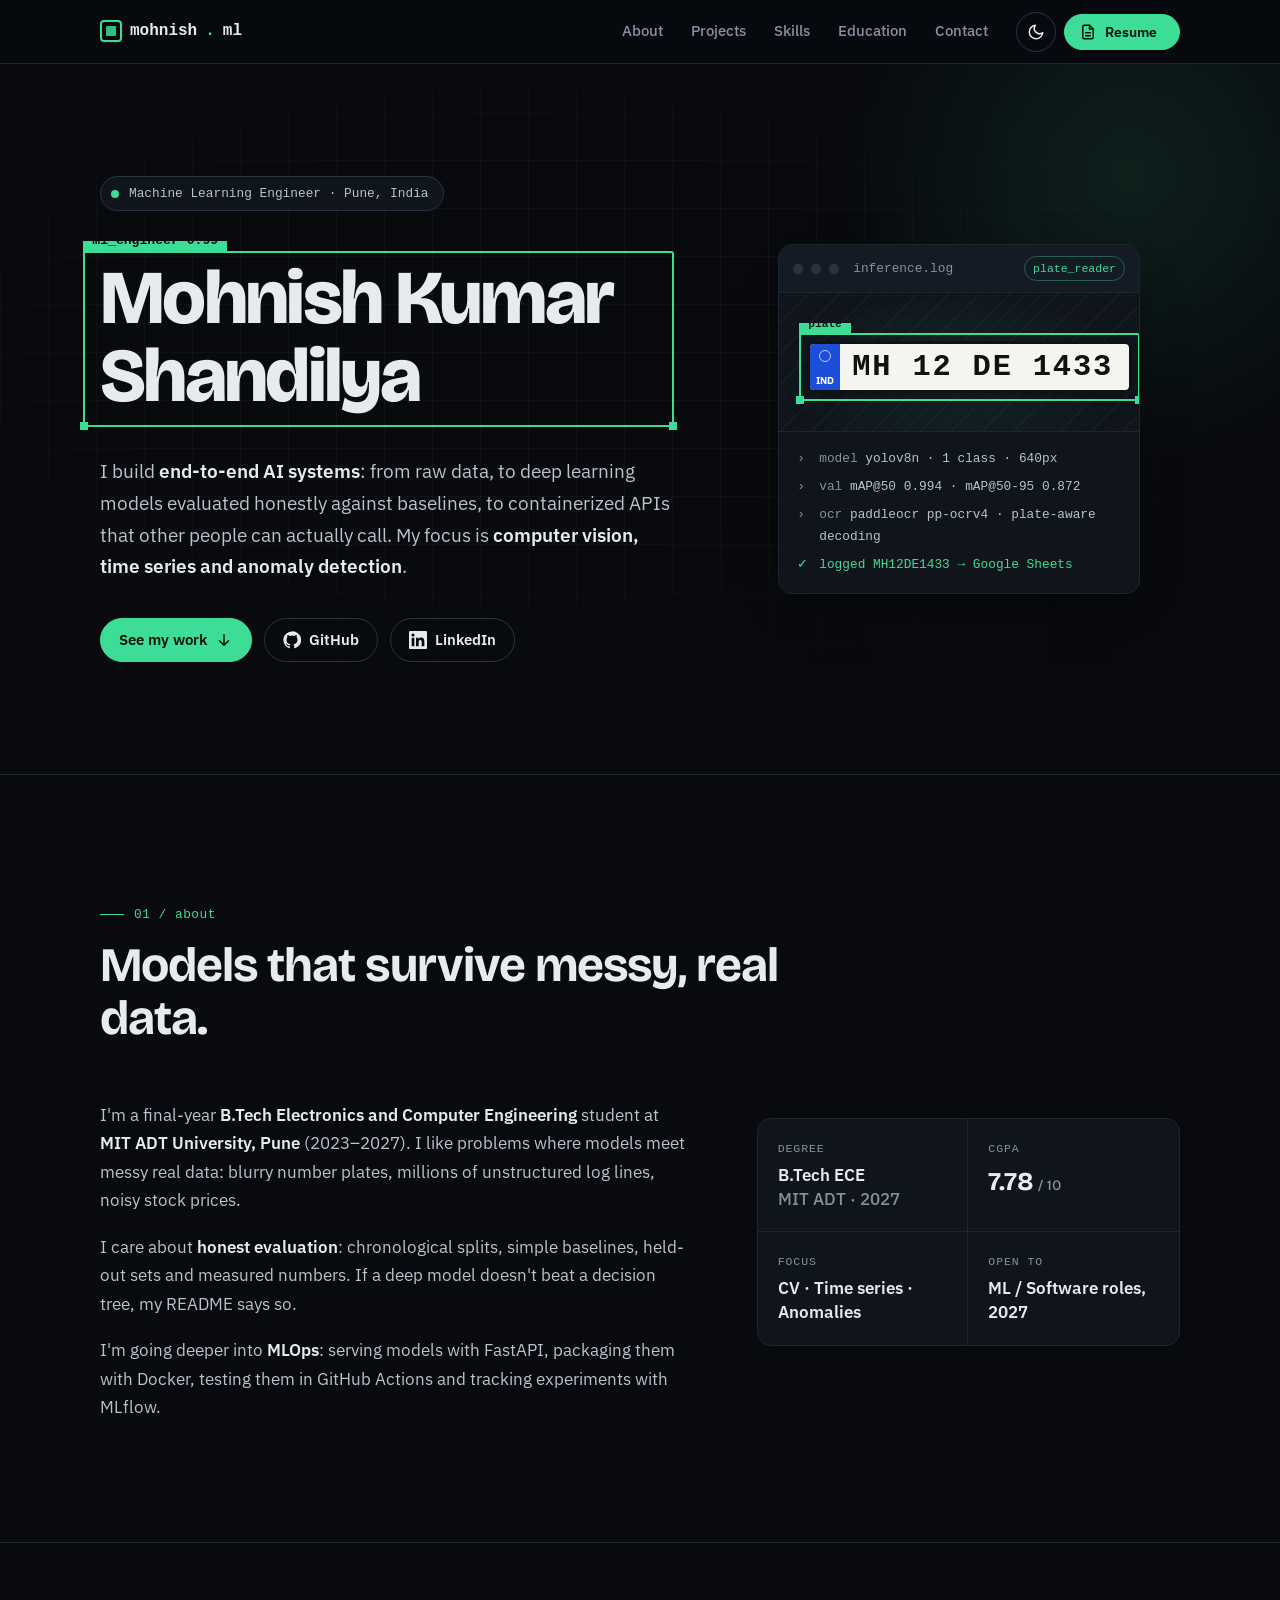
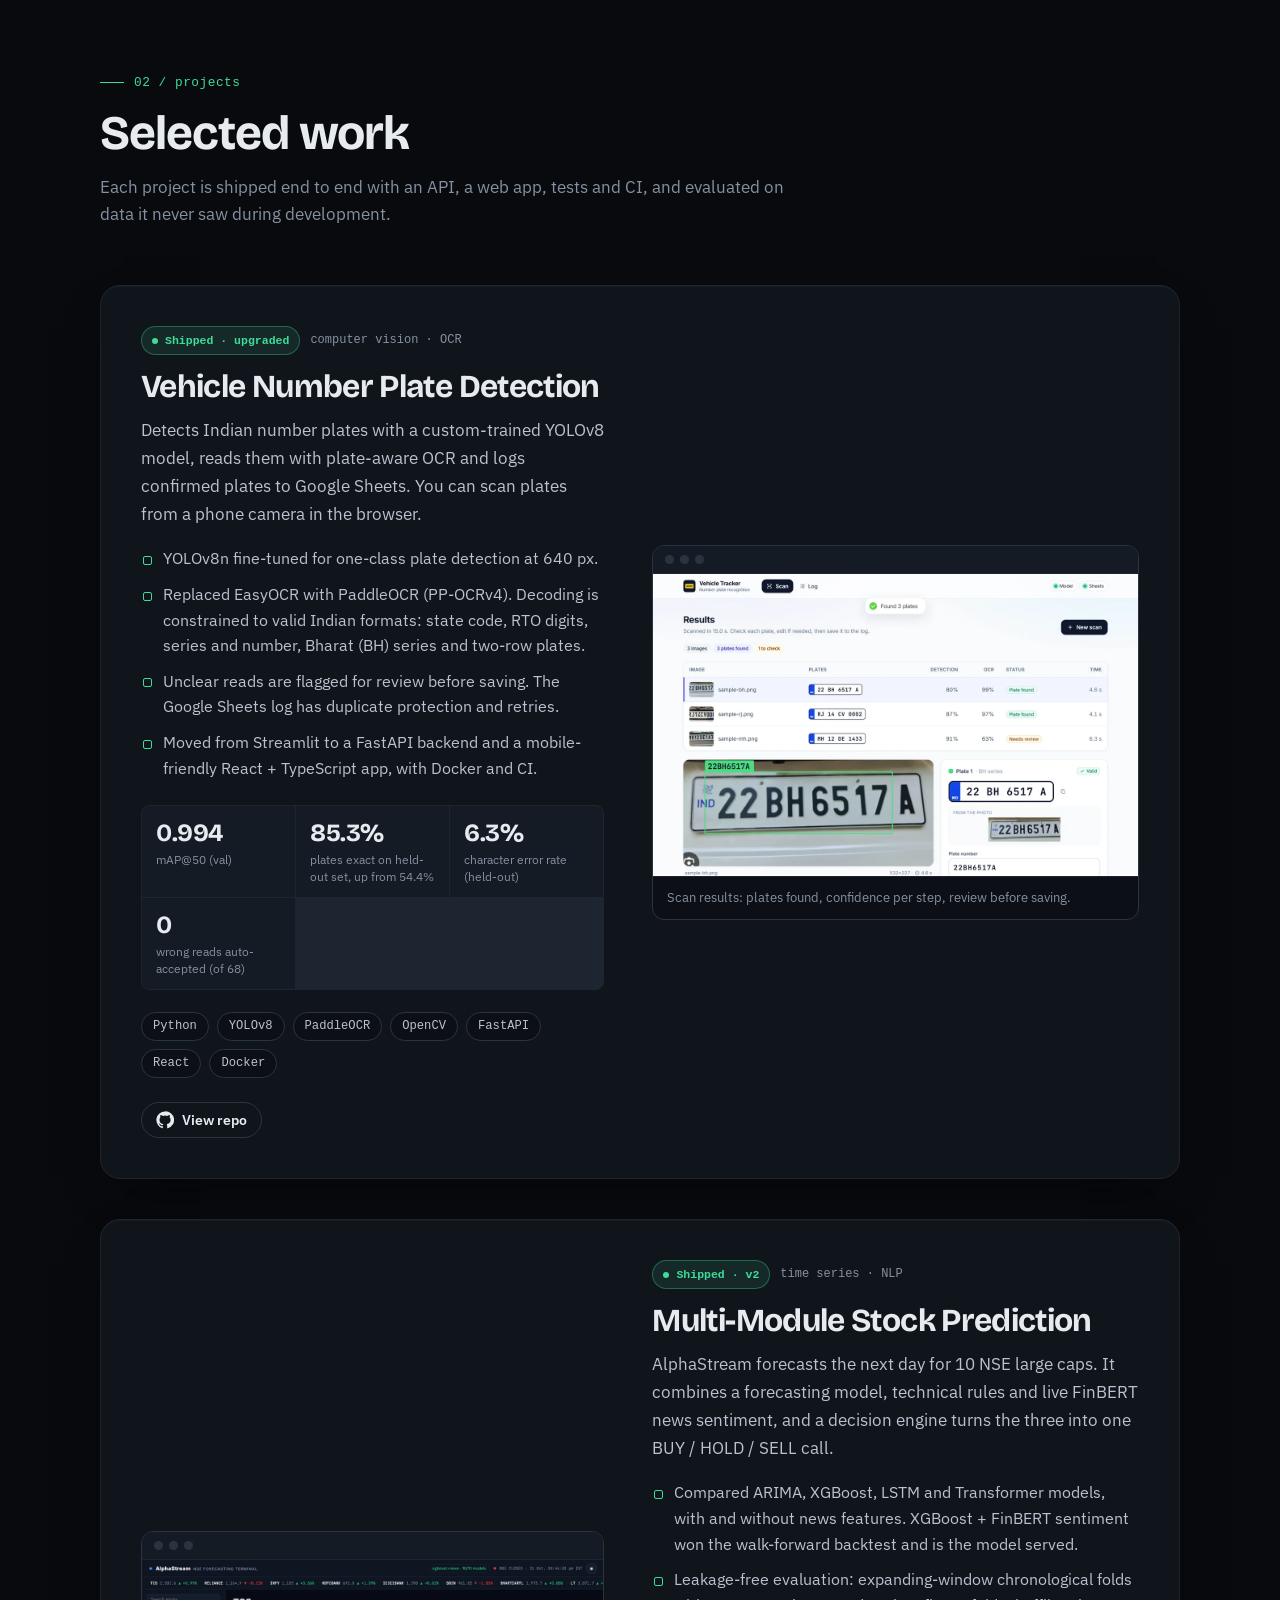
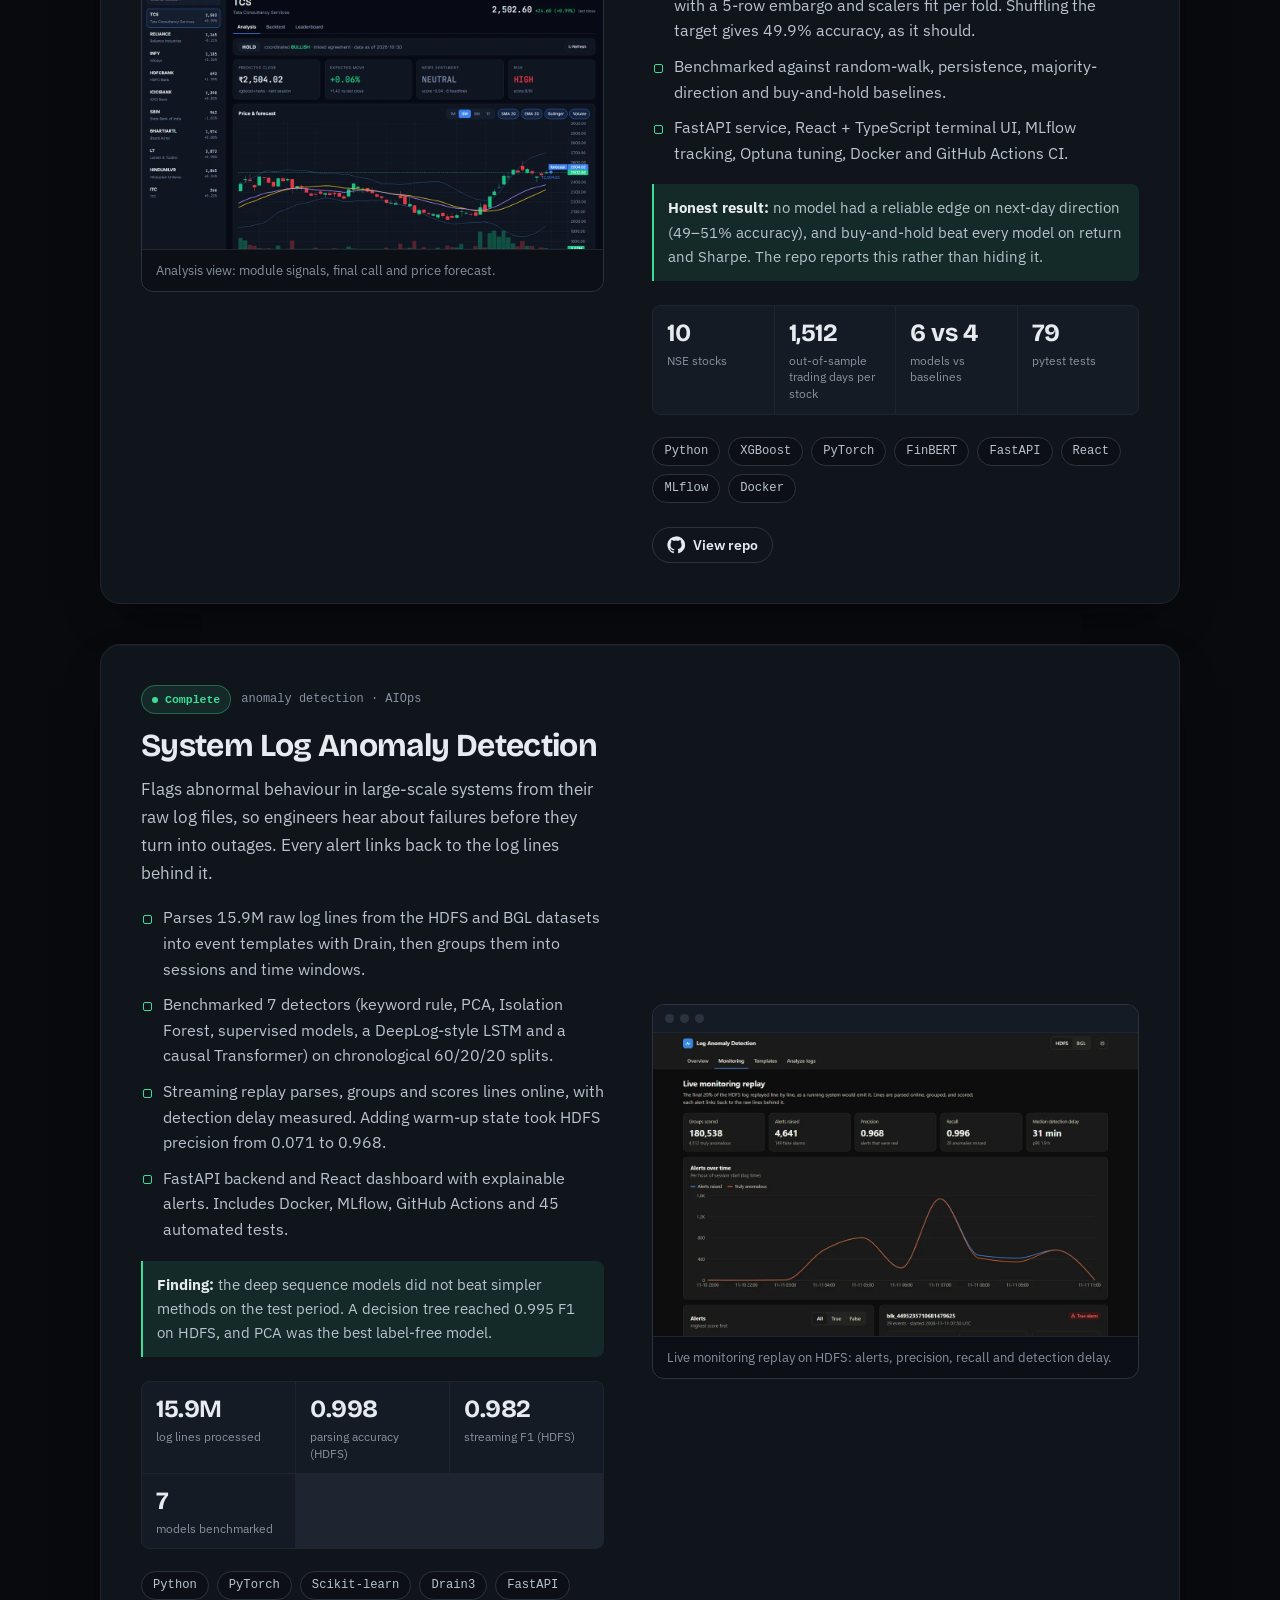
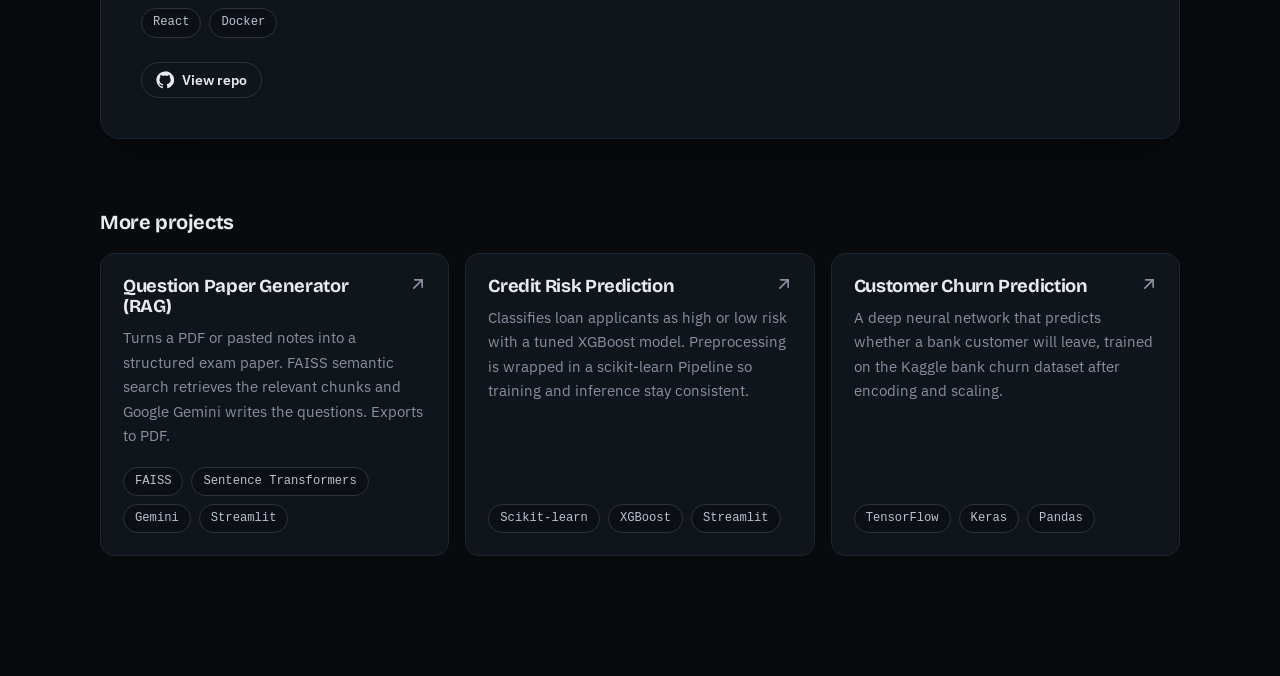
==== commit d7b9d8d5: "Add About section with quick facts and Projects with screenshots and verified metrics" ====
--- a/index.html
+++ b/index.html
@@ -148,6 +148,179 @@
         </figure>
       </div>
     </section>
+
+    <!-- ================= ABOUT ================= -->
+    <section class="section" id="about" aria-labelledby="about-title">
+      <div class="container">
+        <div class="section-head">
+          <p class="eyebrow">01 / about</p>
+          <h2 class="section-title" id="about-title">Models that survive messy, real data.</h2>
+        </div>
+
+        <div class="about-grid">
+          <div class="about-text">
+            <p>I'm a final-year <strong>B.Tech Electronics and Computer Engineering</strong> student at <strong>MIT ADT University, Pune</strong> (2023–2027). I like problems where models meet messy real data: blurry number plates, millions of unstructured log lines, noisy stock prices.</p>
+            <p>I care about <strong>honest evaluation</strong>: chronological splits, simple baselines, held-out sets and measured numbers. If a deep model doesn't beat a decision tree, my README says so.</p>
+            <p>I'm going deeper into <strong>MLOps</strong>: serving models with FastAPI, packaging them with Docker, testing them in GitHub Actions and tracking experiments with MLflow.</p>
+          </div>
+
+          <dl class="facts">
+            <div class="fact"><dt>Degree</dt><dd>B.Tech ECE<br><span style="color:var(--muted);font-weight:500">MIT ADT · 2027</span></dd></div>
+            <div class="fact"><dt>CGPA</dt><dd class="big">7.78<small> / 10</small></dd></div>
+            <div class="fact"><dt>Focus</dt><dd>CV · Time series · Anomalies</dd></div>
+            <div class="fact"><dt>Open to</dt><dd>ML / Software roles, 2027</dd></div>
+          </dl>
+        </div>
+      </div>
+    </section>
+
+    <!-- ================= PROJECTS ================= -->
+    <section class="section" id="projects" aria-labelledby="projects-title">
+      <div class="container">
+        <div class="section-head">
+          <p class="eyebrow">02 / projects</p>
+          <h2 class="section-title" id="projects-title">Selected work</h2>
+          <p class="section-sub">Each project is shipped end to end with an API, a web app, tests and CI, and evaluated on data it never saw during development.</p>
+        </div>
+
+        <div class="projects">
+          <!-- Vehicle Number Plate Detection -->
+          <article class="project" aria-labelledby="p-plate">
+            <div class="project-body">
+              <div class="project-top">
+                <span class="badge">Shipped · upgraded</span>
+                <span class="project-kicker">computer vision · OCR</span>
+              </div>
+              <h3 id="p-plate">Vehicle Number Plate Detection</h3>
+              <p class="project-desc">Detects Indian number plates with a custom-trained YOLOv8 model, reads them with plate-aware OCR and logs confirmed plates to Google Sheets. You can scan plates from a phone camera in the browser.</p>
+              <ul class="bullets">
+                <li>YOLOv8n fine-tuned for one-class plate detection at 640&nbsp;px.</li>
+                <li>Replaced EasyOCR with PaddleOCR (PP-OCRv4). Decoding is constrained to valid Indian formats: state code, RTO digits, series and number, Bharat (BH) series and two-row plates.</li>
+                <li>Unclear reads are flagged for review before saving. The Google Sheets log has duplicate protection and retries.</li>
+                <li>Moved from Streamlit to a FastAPI backend and a mobile-friendly React + TypeScript app, with Docker and CI.</li>
+              </ul>
+              <div class="metrics">
+                <div class="metric"><b>0.994</b><span>mAP@50 (val)</span></div>
+                <div class="metric"><b>85.3%</b><span>plates exact on held-out set, up from 54.4%</span></div>
+                <div class="metric"><b>6.3%</b><span>character error rate (held-out)</span></div>
+                <div class="metric"><b>0</b><span>wrong reads auto-accepted (of 68)</span></div>
+              </div>
+              <ul class="chips" aria-label="Tech stack">
+                <li class="chip">Python</li><li class="chip">YOLOv8</li><li class="chip">PaddleOCR</li><li class="chip">OpenCV</li><li class="chip">FastAPI</li><li class="chip">React</li><li class="chip">Docker</li>
+              </ul>
+              <div class="project-links">
+                <a class="btn btn-sm" href="https://github.com/mohnish4code/Vehicle-Detection-System" target="_blank" rel="noopener"><svg aria-hidden="true"><use href="#i-github"/></svg>View repo</a>
+              </div>
+            </div>
+            <div class="project-media">
+              <figure class="shot">
+                <div class="shot-bar" aria-hidden="true"><i></i><i></i><i></i></div>
+                <img src="assets/projects/vehicle-plate.webp" width="1200" height="750" loading="lazy" decoding="async" alt="Vehicle Tracker web app showing three detected Indian number plates with detection and OCR confidence, and a green box drawn around a BH-series plate">
+                <figcaption>Scan results: plates found, confidence per step, review before saving.</figcaption>
+              </figure>
+            </div>
+          </article>
+
+          <!-- Multi-Module Stock Prediction -->
+          <article class="project" aria-labelledby="p-stock">
+            <div class="project-body">
+              <div class="project-top">
+                <span class="badge">Shipped · v2</span>
+                <span class="project-kicker">time series · NLP</span>
+              </div>
+              <h3 id="p-stock">Multi-Module Stock Prediction</h3>
+              <p class="project-desc">AlphaStream forecasts the next day for 10 NSE large caps. It combines a forecasting model, technical rules and live FinBERT news sentiment, and a decision engine turns the three into one BUY / HOLD / SELL call.</p>
+              <ul class="bullets">
+                <li>Compared ARIMA, XGBoost, LSTM and Transformer models, with and without news features. XGBoost + FinBERT sentiment won the walk-forward backtest and is the model served.</li>
+                <li>Leakage-free evaluation: expanding-window chronological folds with a 5-row embargo and scalers fit per fold. Shuffling the target gives 49.9% accuracy, as it should.</li>
+                <li>Benchmarked against random-walk, persistence, majority-direction and buy-and-hold baselines.</li>
+                <li>FastAPI service, React + TypeScript terminal UI, MLflow tracking, Optuna tuning, Docker and GitHub Actions CI.</li>
+              </ul>
+              <p class="finding"><b>Honest result:</b> no model had a reliable edge on next-day direction (49–51% accuracy), and buy-and-hold beat every model on return and Sharpe. The repo reports this rather than hiding it.</p>
+              <div class="metrics">
+                <div class="metric"><b>10</b><span>NSE stocks</span></div>
+                <div class="metric"><b>1,512</b><span>out-of-sample trading days per stock</span></div>
+                <div class="metric"><b>6 vs 4</b><span>models vs baselines</span></div>
+                <div class="metric"><b>79</b><span>pytest tests</span></div>
+              </div>
+              <ul class="chips" aria-label="Tech stack">
+                <li class="chip">Python</li><li class="chip">XGBoost</li><li class="chip">PyTorch</li><li class="chip">FinBERT</li><li class="chip">FastAPI</li><li class="chip">React</li><li class="chip">MLflow</li><li class="chip">Docker</li>
+              </ul>
+              <div class="project-links">
+                <a class="btn btn-sm" href="https://github.com/mohnish4code/Multi-Module-Stock-Prediction" target="_blank" rel="noopener"><svg aria-hidden="true"><use href="#i-github"/></svg>View repo</a>
+              </div>
+            </div>
+            <div class="project-media">
+              <figure class="shot">
+                <div class="shot-bar" aria-hidden="true"><i></i><i></i><i></i></div>
+                <img src="assets/projects/stock-alphastream.webp" width="1200" height="750" loading="lazy" decoding="async" alt="AlphaStream dashboard for TCS showing a HOLD decision, predicted close, news sentiment, risk level and a candlestick price chart with forecast">
+                <figcaption>Analysis view: module signals, final call and price forecast.</figcaption>
+              </figure>
+            </div>
+          </article>
+
+          <!-- System Log Anomaly Detection -->
+          <article class="project" aria-labelledby="p-logs">
+            <div class="project-body">
+              <div class="project-top">
+                <span class="badge">Complete</span>
+                <span class="project-kicker">anomaly detection · AIOps</span>
+              </div>
+              <h3 id="p-logs">System Log Anomaly Detection</h3>
+              <p class="project-desc">Flags abnormal behaviour in large-scale systems from their raw log files, so engineers hear about failures before they turn into outages. Every alert links back to the log lines behind it.</p>
+              <ul class="bullets">
+                <li>Parses 15.9M raw log lines from the HDFS and BGL datasets into event templates with Drain, then groups them into sessions and time windows.</li>
+                <li>Benchmarked 7 detectors (keyword rule, PCA, Isolation Forest, supervised models, a DeepLog-style LSTM and a causal Transformer) on chronological 60/20/20 splits.</li>
+                <li>Streaming replay parses, groups and scores lines online, with detection delay measured. Adding warm-up state took HDFS precision from 0.071 to 0.968.</li>
+                <li>FastAPI backend and React dashboard with explainable alerts. Includes Docker, MLflow, GitHub Actions and 45 automated tests.</li>
+              </ul>
+              <p class="finding"><b>Finding:</b> the deep sequence models did not beat simpler methods on the test period. A decision tree reached 0.995 F1 on HDFS, and PCA was the best label-free model.</p>
+              <div class="metrics">
+                <div class="metric"><b>15.9M</b><span>log lines processed</span></div>
+                <div class="metric"><b>0.998</b><span>parsing accuracy (HDFS)</span></div>
+                <div class="metric"><b>0.982</b><span>streaming F1 (HDFS)</span></div>
+                <div class="metric"><b>7</b><span>models benchmarked</span></div>
+              </div>
+              <ul class="chips" aria-label="Tech stack">
+                <li class="chip">Python</li><li class="chip">PyTorch</li><li class="chip">Scikit-learn</li><li class="chip">Drain3</li><li class="chip">FastAPI</li><li class="chip">React</li><li class="chip">Docker</li>
+              </ul>
+              <div class="project-links">
+                <a class="btn btn-sm" href="https://github.com/mohnish4code/System-Log-Anomaly-Detection" target="_blank" rel="noopener"><svg aria-hidden="true"><use href="#i-github"/></svg>View repo</a>
+              </div>
+            </div>
+            <div class="project-media">
+              <figure class="shot">
+                <div class="shot-bar" aria-hidden="true"><i></i><i></i><i></i></div>
+                <img src="assets/projects/log-anomaly.webp" width="1200" height="750" loading="lazy" decoding="async" alt="Log Anomaly Detection dashboard in dark mode showing a live monitoring replay with 4,641 alerts, precision 0.968, recall 0.996 and an alerts-over-time chart">
+                <figcaption>Live monitoring replay on HDFS: alerts, precision, recall and detection delay.</figcaption>
+              </figure>
+            </div>
+          </article>
+        </div>
+
+        <h3 class="more-title">More projects</h3>
+        <div class="mini-grid">
+          <a class="mini" href="https://github.com/mohnish4code/Question-Paper-Generator-using-RAG-and-LLM" target="_blank" rel="noopener">
+            <svg class="arrow" aria-hidden="true"><use href="#i-arrow"/></svg>
+            <h4>Question Paper Generator (RAG)</h4>
+            <p>Turns a PDF or pasted notes into a structured exam paper. FAISS semantic search retrieves the relevant chunks and Google Gemini writes the questions. Exports to PDF.</p>
+            <ul class="chips" aria-label="Tech stack"><li class="chip">FAISS</li><li class="chip">Sentence Transformers</li><li class="chip">Gemini</li><li class="chip">Streamlit</li></ul>
+          </a>
+          <a class="mini" href="https://github.com/mohnish4code/Credit-Risk-Prediction-Project" target="_blank" rel="noopener">
+            <svg class="arrow" aria-hidden="true"><use href="#i-arrow"/></svg>
+            <h4>Credit Risk Prediction</h4>
+            <p>Classifies loan applicants as high or low risk with a tuned XGBoost model. Preprocessing is wrapped in a scikit-learn Pipeline so training and inference stay consistent.</p>
+            <ul class="chips" aria-label="Tech stack"><li class="chip">Scikit-learn</li><li class="chip">XGBoost</li><li class="chip">Streamlit</li></ul>
+          </a>
+          <a class="mini" href="https://github.com/mohnish4code/Customer-Churn-Prediction" target="_blank" rel="noopener">
+            <svg class="arrow" aria-hidden="true"><use href="#i-arrow"/></svg>
+            <h4>Customer Churn Prediction</h4>
+            <p>A deep neural network that predicts whether a bank customer will leave, trained on the Kaggle bank churn dataset after encoding and scaling.</p>
+            <ul class="chips" aria-label="Tech stack"><li class="chip">TensorFlow</li><li class="chip">Keras</li><li class="chip">Pandas</li></ul>
+          </a>
+        </div>
+      </div>
+    </section>
   </main>
 </body>
 </html>
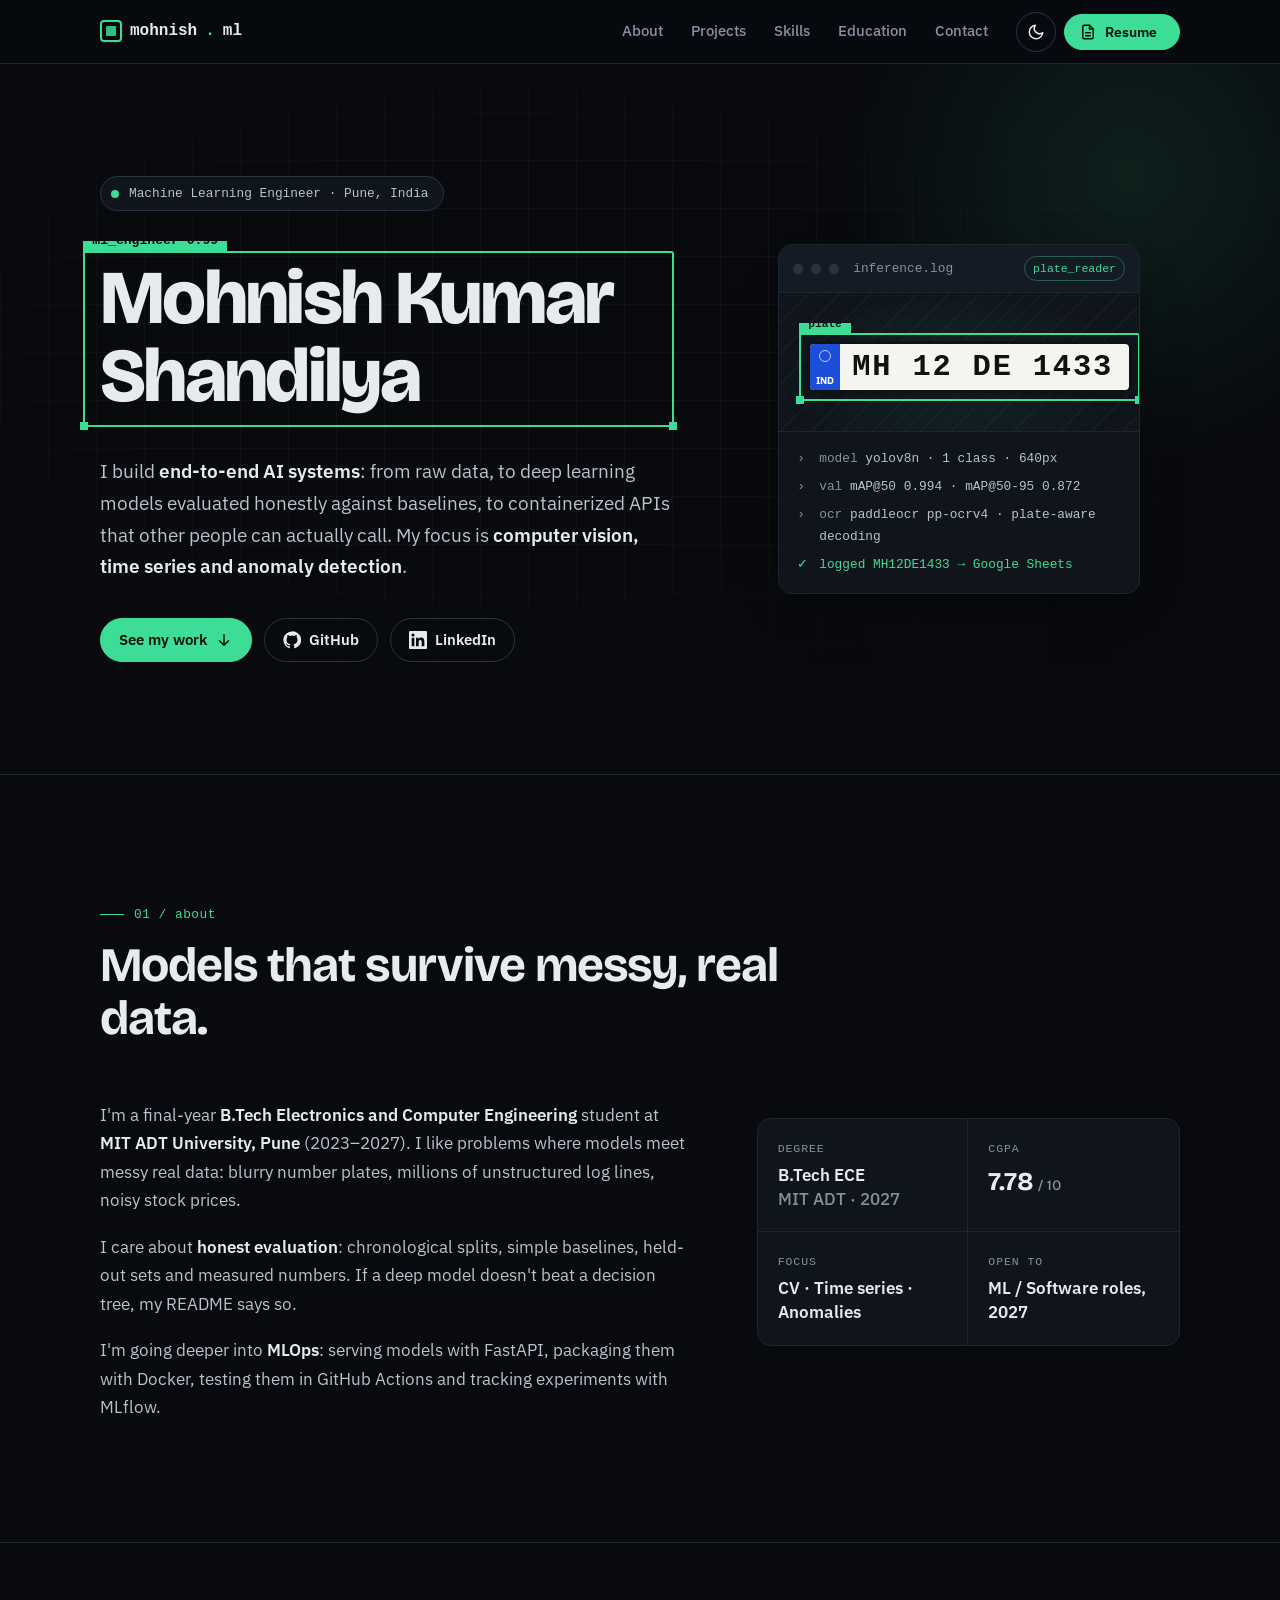
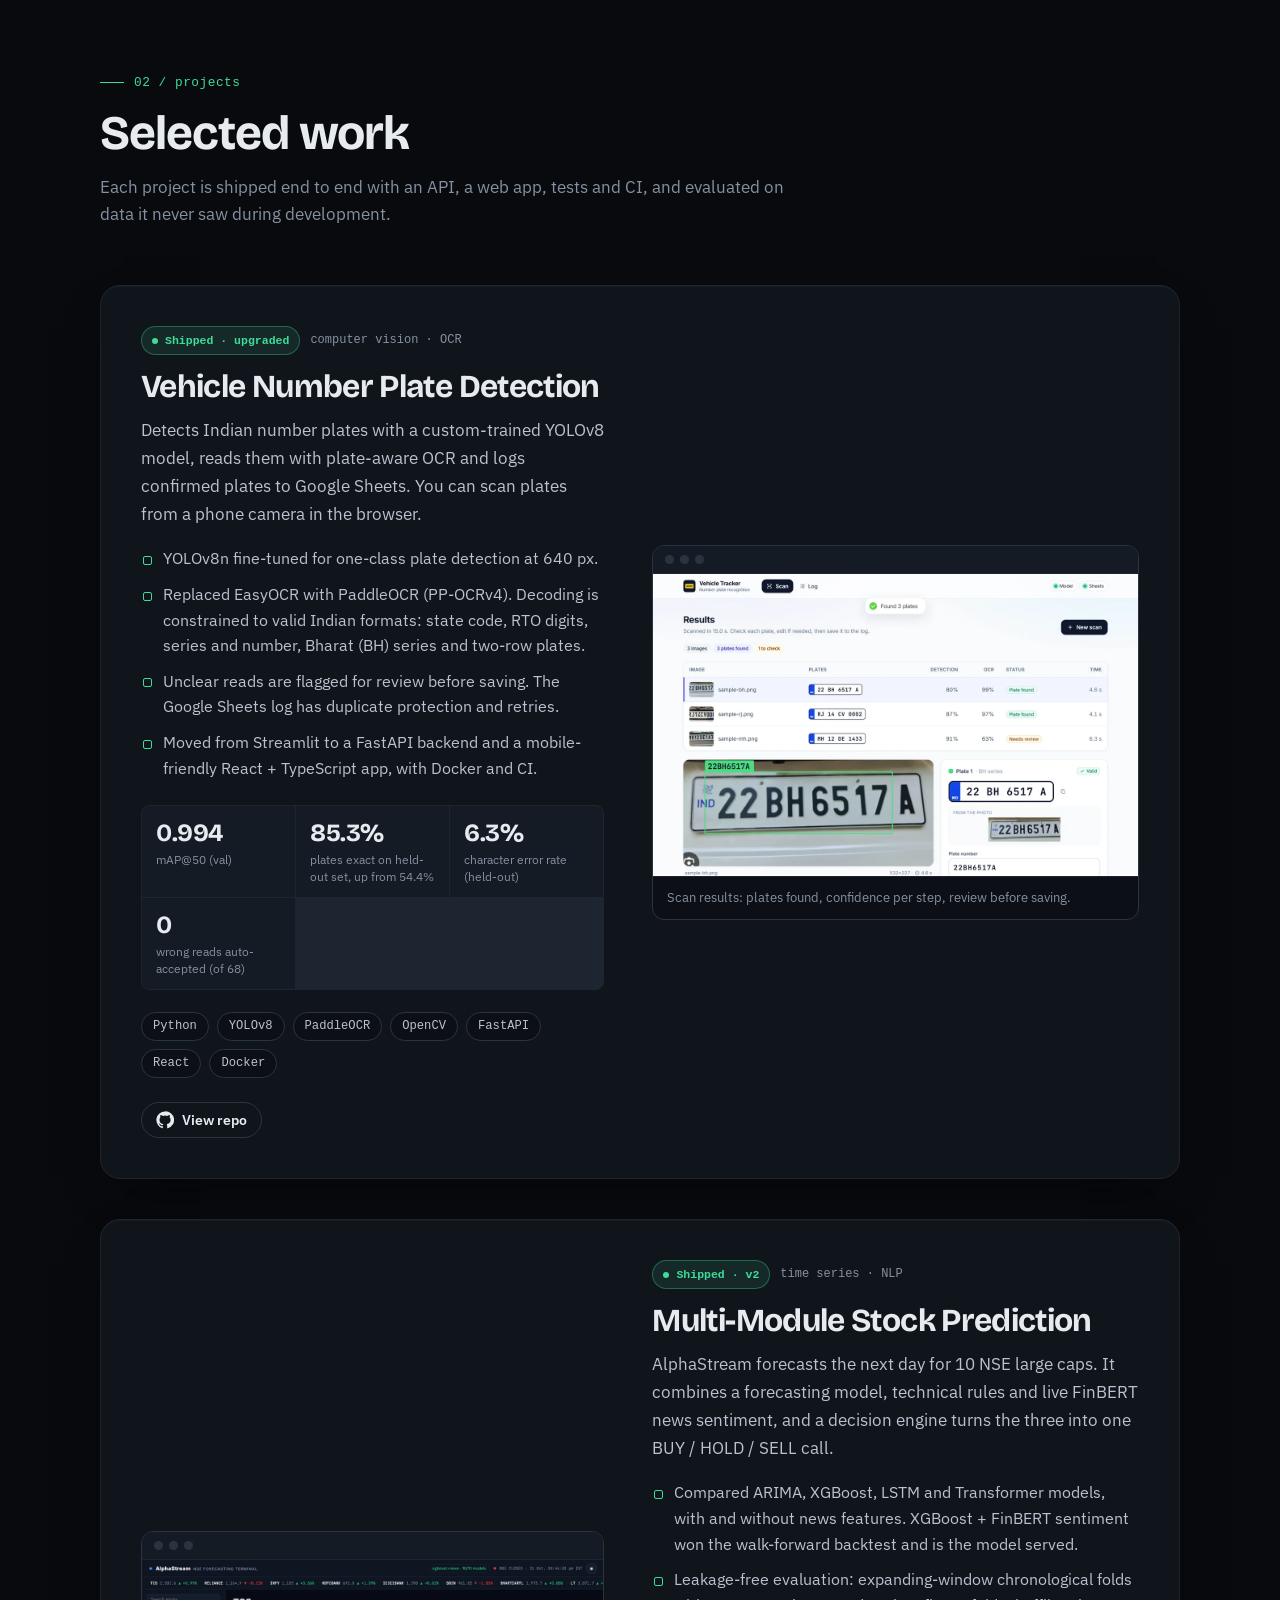
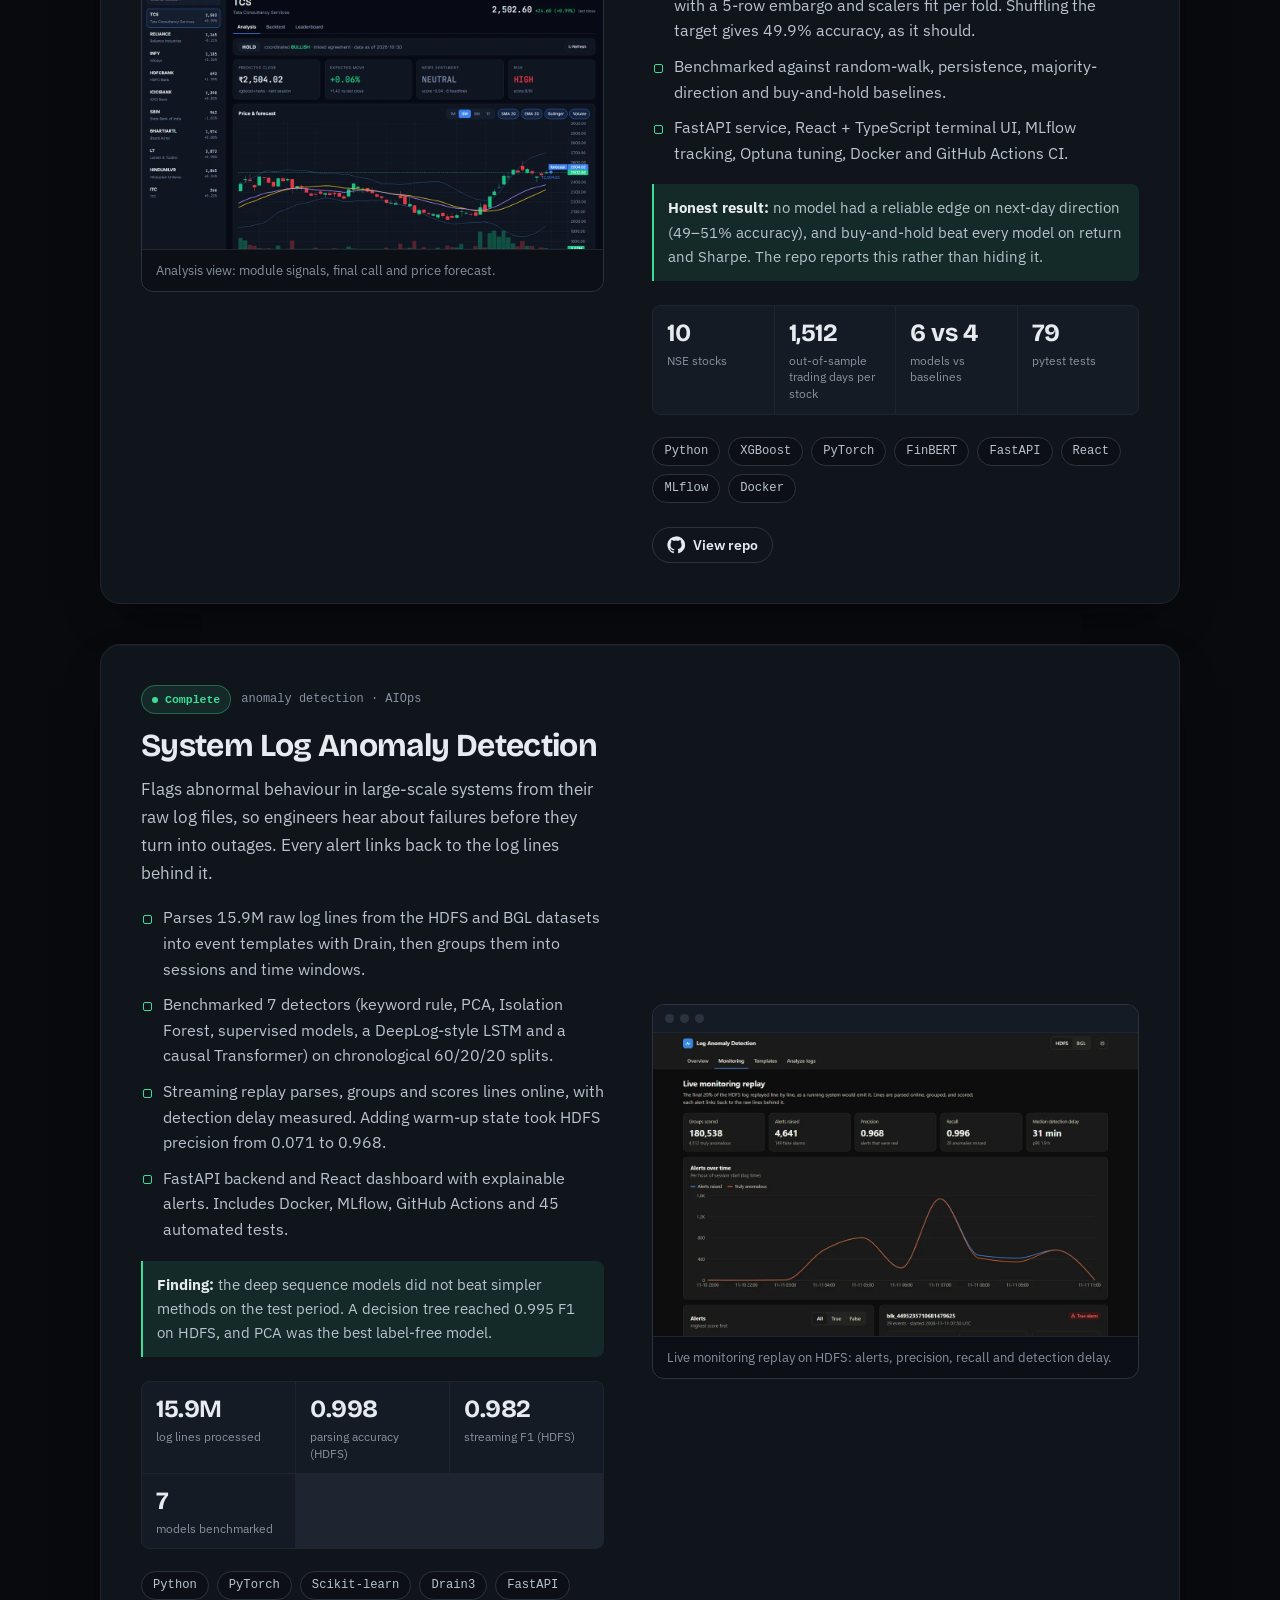
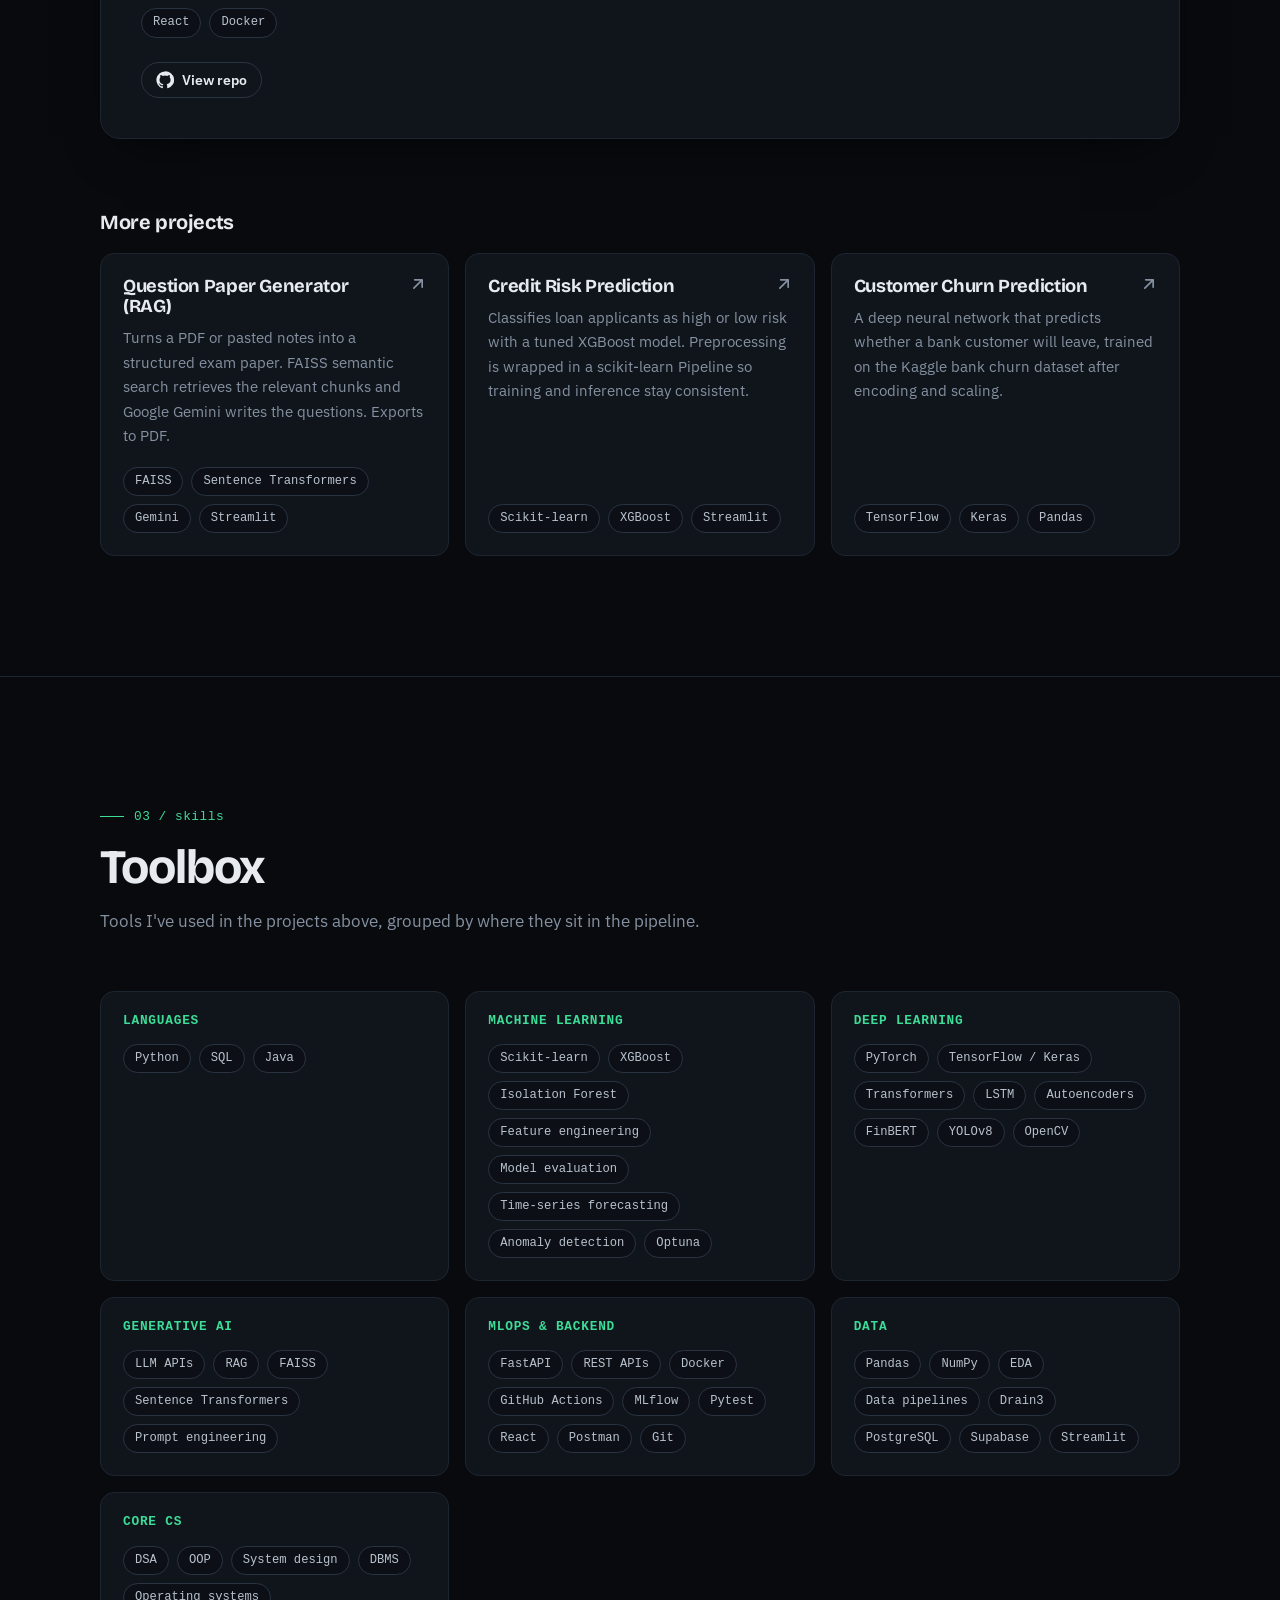
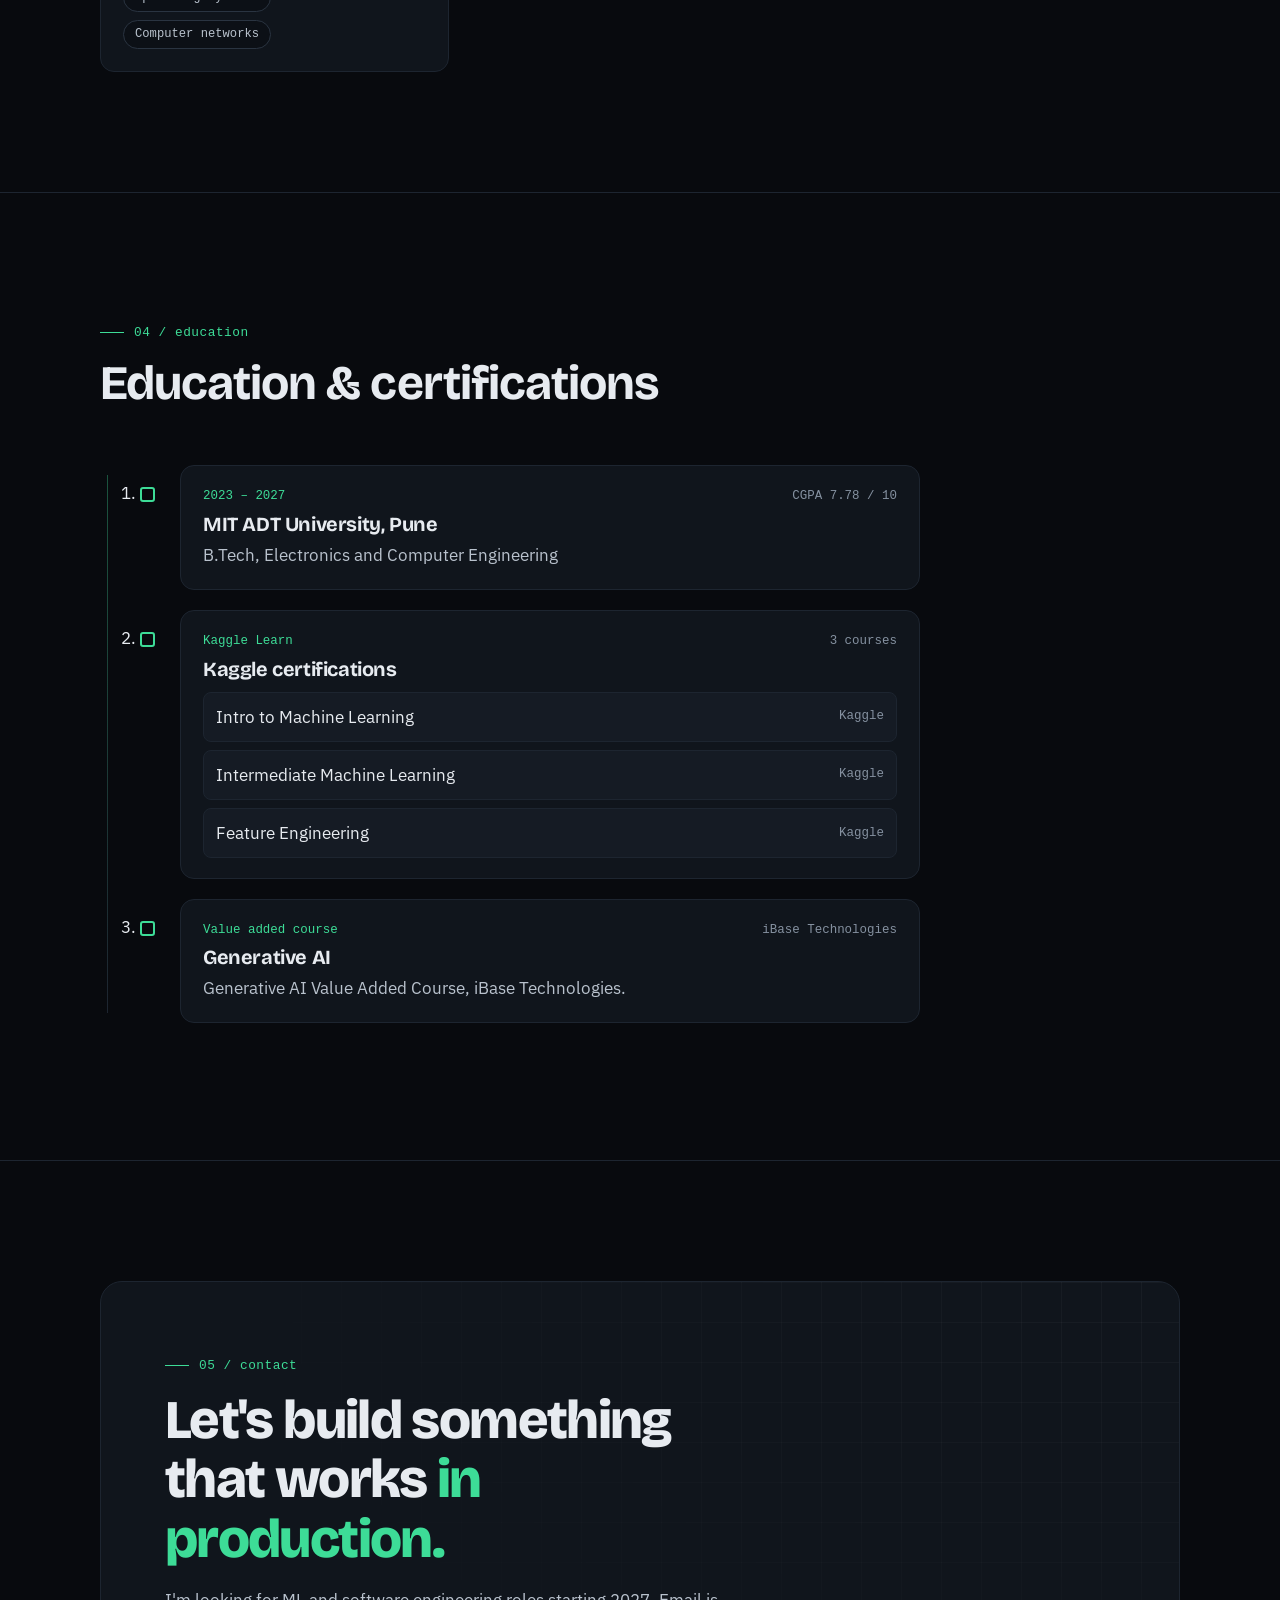
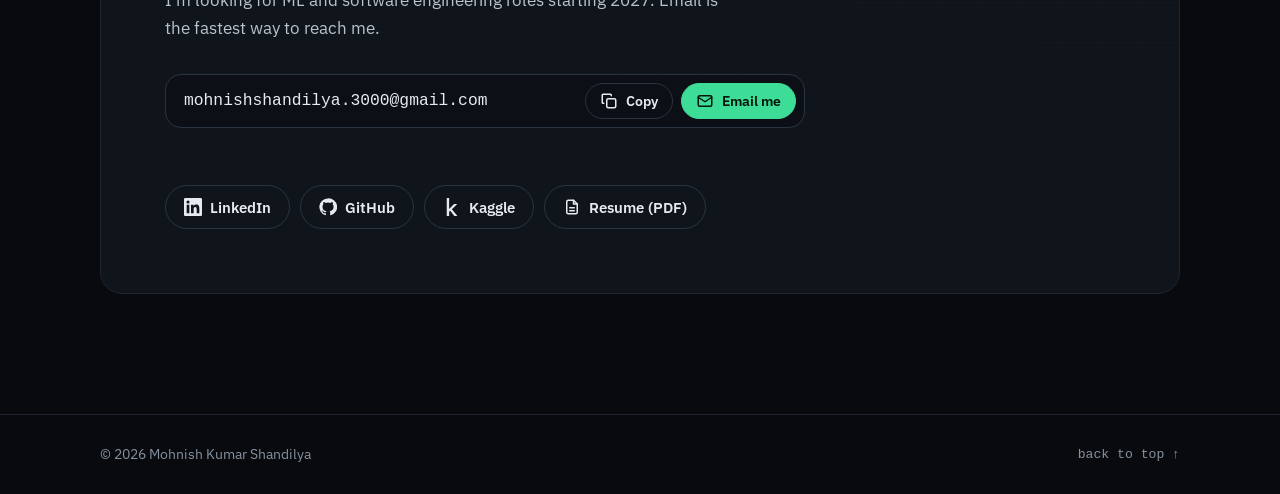
==== commit 14bec0b7: "Add Skills, Education timeline, Contact with copy-email, and footer" ====
--- a/index.html
+++ b/index.html
@@ -165,7 +165,7 @@
           </div>
 
           <dl class="facts">
-            <div class="fact"><dt>Degree</dt><dd>B.Tech ECE<br><span style="color:var(--muted);font-weight:500">MIT ADT · 2027</span></dd></div>
+            <div class="fact"><dt>Degree</dt><dd>B.Tech ECE<br><span class="sub">MIT ADT · 2027</span></dd></div>
             <div class="fact"><dt>CGPA</dt><dd class="big">7.78<small> / 10</small></dd></div>
             <div class="fact"><dt>Focus</dt><dd>CV · Time series · Anomalies</dd></div>
             <div class="fact"><dt>Open to</dt><dd>ML / Software roles, 2027</dd></div>
@@ -321,6 +321,120 @@
         </div>
       </div>
     </section>
+
+    <!-- ================= SKILLS ================= -->
+    <section class="section" id="skills" aria-labelledby="skills-title">
+      <div class="container">
+        <div class="section-head">
+          <p class="eyebrow">03 / skills</p>
+          <h2 class="section-title" id="skills-title">Toolbox</h2>
+          <p class="section-sub">Tools I've used in the projects above, grouped by where they sit in the pipeline.</p>
+        </div>
+
+        <div class="skills-grid">
+          <div class="skill-group">
+            <h3>Languages</h3>
+            <ul class="chips"><li class="chip">Python</li><li class="chip">SQL</li><li class="chip">Java</li></ul>
+          </div>
+          <div class="skill-group">
+            <h3>Machine learning</h3>
+            <ul class="chips"><li class="chip">Scikit-learn</li><li class="chip">XGBoost</li><li class="chip">Isolation Forest</li><li class="chip">Feature engineering</li><li class="chip">Model evaluation</li><li class="chip">Time-series forecasting</li><li class="chip">Anomaly detection</li><li class="chip">Optuna</li></ul>
+          </div>
+          <div class="skill-group">
+            <h3>Deep learning</h3>
+            <ul class="chips"><li class="chip">PyTorch</li><li class="chip">TensorFlow / Keras</li><li class="chip">Transformers</li><li class="chip">LSTM</li><li class="chip">Autoencoders</li><li class="chip">FinBERT</li><li class="chip">YOLOv8</li><li class="chip">OpenCV</li></ul>
+          </div>
+          <div class="skill-group">
+            <h3>Generative AI</h3>
+            <ul class="chips"><li class="chip">LLM APIs</li><li class="chip">RAG</li><li class="chip">FAISS</li><li class="chip">Sentence Transformers</li><li class="chip">Prompt engineering</li></ul>
+          </div>
+          <div class="skill-group">
+            <h3>MLOps &amp; backend</h3>
+            <ul class="chips"><li class="chip">FastAPI</li><li class="chip">REST APIs</li><li class="chip">Docker</li><li class="chip">GitHub Actions</li><li class="chip">MLflow</li><li class="chip">Pytest</li><li class="chip">React</li><li class="chip">Postman</li><li class="chip">Git</li></ul>
+          </div>
+          <div class="skill-group">
+            <h3>Data</h3>
+            <ul class="chips"><li class="chip">Pandas</li><li class="chip">NumPy</li><li class="chip">EDA</li><li class="chip">Data pipelines</li><li class="chip">Drain3</li><li class="chip">PostgreSQL</li><li class="chip">Supabase</li><li class="chip">Streamlit</li></ul>
+          </div>
+          <div class="skill-group">
+            <h3>Core CS</h3>
+            <ul class="chips"><li class="chip">DSA</li><li class="chip">OOP</li><li class="chip">System design</li><li class="chip">DBMS</li><li class="chip">Operating systems</li><li class="chip">Computer networks</li></ul>
+          </div>
+        </div>
+      </div>
+    </section>
+
+    <!-- ================= EDUCATION ================= -->
+    <section class="section" id="education" aria-labelledby="education-title">
+      <div class="container">
+        <div class="section-head">
+          <p class="eyebrow">04 / education</p>
+          <h2 class="section-title" id="education-title">Education &amp; certifications</h2>
+        </div>
+
+        <ol class="timeline">
+          <li class="tl-item">
+            <div class="tl-card">
+              <div class="tl-meta"><span class="accent">2023 – 2027</span><span>CGPA 7.78 / 10</span></div>
+              <h3>MIT ADT University, Pune</h3>
+              <p>B.Tech, Electronics and Computer Engineering</p>
+            </div>
+          </li>
+          <li class="tl-item">
+            <div class="tl-card">
+              <div class="tl-meta"><span class="accent">Kaggle Learn</span><span>3 courses</span></div>
+              <h3>Kaggle certifications</h3>
+              <ul class="cert-list">
+                <li>Intro to Machine Learning <span>Kaggle</span></li>
+                <li>Intermediate Machine Learning <span>Kaggle</span></li>
+                <li>Feature Engineering <span>Kaggle</span></li>
+              </ul>
+            </div>
+          </li>
+          <li class="tl-item">
+            <div class="tl-card">
+              <div class="tl-meta"><span class="accent">Value added course</span><span>iBase Technologies</span></div>
+              <h3>Generative AI</h3>
+              <p>Generative AI Value Added Course, iBase Technologies.</p>
+            </div>
+          </li>
+        </ol>
+      </div>
+    </section>
+
+    <!-- ================= CONTACT ================= -->
+    <section class="section" id="contact" aria-labelledby="contact-title">
+      <div class="container">
+        <div class="contact-wrap">
+          <p class="eyebrow">05 / contact</p>
+          <h2 class="contact-title" id="contact-title">Let's build something that works <em>in production.</em></h2>
+          <p class="contact-sub">I'm looking for ML and software engineering roles starting 2027. Email is the fastest way to reach me.</p>
+
+          <div class="email-box">
+            <span class="email-text" id="email-text">mohnishshandilya.3000@gmail.com</span>
+            <div class="email-actions">
+              <button class="btn btn-sm copy-email" type="button" aria-describedby="email-text"><svg aria-hidden="true"><use href="#i-copy"/></svg><span class="label">Copy</span></button>
+              <a class="btn btn-primary btn-sm" href="mailto:mohnishshandilya.3000@gmail.com"><svg aria-hidden="true"><use href="#i-mail"/></svg>Email me</a>
+            </div>
+          </div>
+          <p class="copy-status" id="copy-status" role="status" aria-live="polite"></p>
+
+          <div class="socials">
+            <a class="btn" href="https://www.linkedin.com/in/mohnish2004" target="_blank" rel="noopener"><svg aria-hidden="true"><use href="#i-linkedin"/></svg>LinkedIn</a>
+            <a class="btn" href="https://github.com/mohnish4code" target="_blank" rel="noopener"><svg aria-hidden="true"><use href="#i-github"/></svg>GitHub</a>
+            <a class="btn" href="https://www.kaggle.com/mohnishshandilya" target="_blank" rel="noopener"><svg aria-hidden="true"><use href="#i-kaggle"/></svg>Kaggle</a>
+            <a class="btn" href="resume.pdf" target="_blank" rel="noopener"><svg aria-hidden="true"><use href="#i-file"/></svg>Resume (PDF)</a>
+          </div>
+        </div>
+      </div>
+    </section>
   </main>
+
+  <footer class="site-footer">
+    <div class="container footer-row">
+      <p>© 2026 Mohnish Kumar Shandilya</p>
+      <a href="#top">back to top ↑</a>
+    </div>
+  </footer>
 </body>
 </html>
--- a/style.css
+++ b/style.css
@@ -534,6 +534,7 @@
   margin-bottom: 6px;
 }
 .fact dd { margin: 0; font-weight: 600; line-height: 1.4; }
+.fact dd .sub { color: var(--muted); font-weight: 500; }
 .fact dd.big { font-family: var(--font-display); font-size: 1.6rem; font-weight: 700; }
 .fact dd.big small { font-size: 0.9rem; color: var(--muted); font-weight: 500; }
 
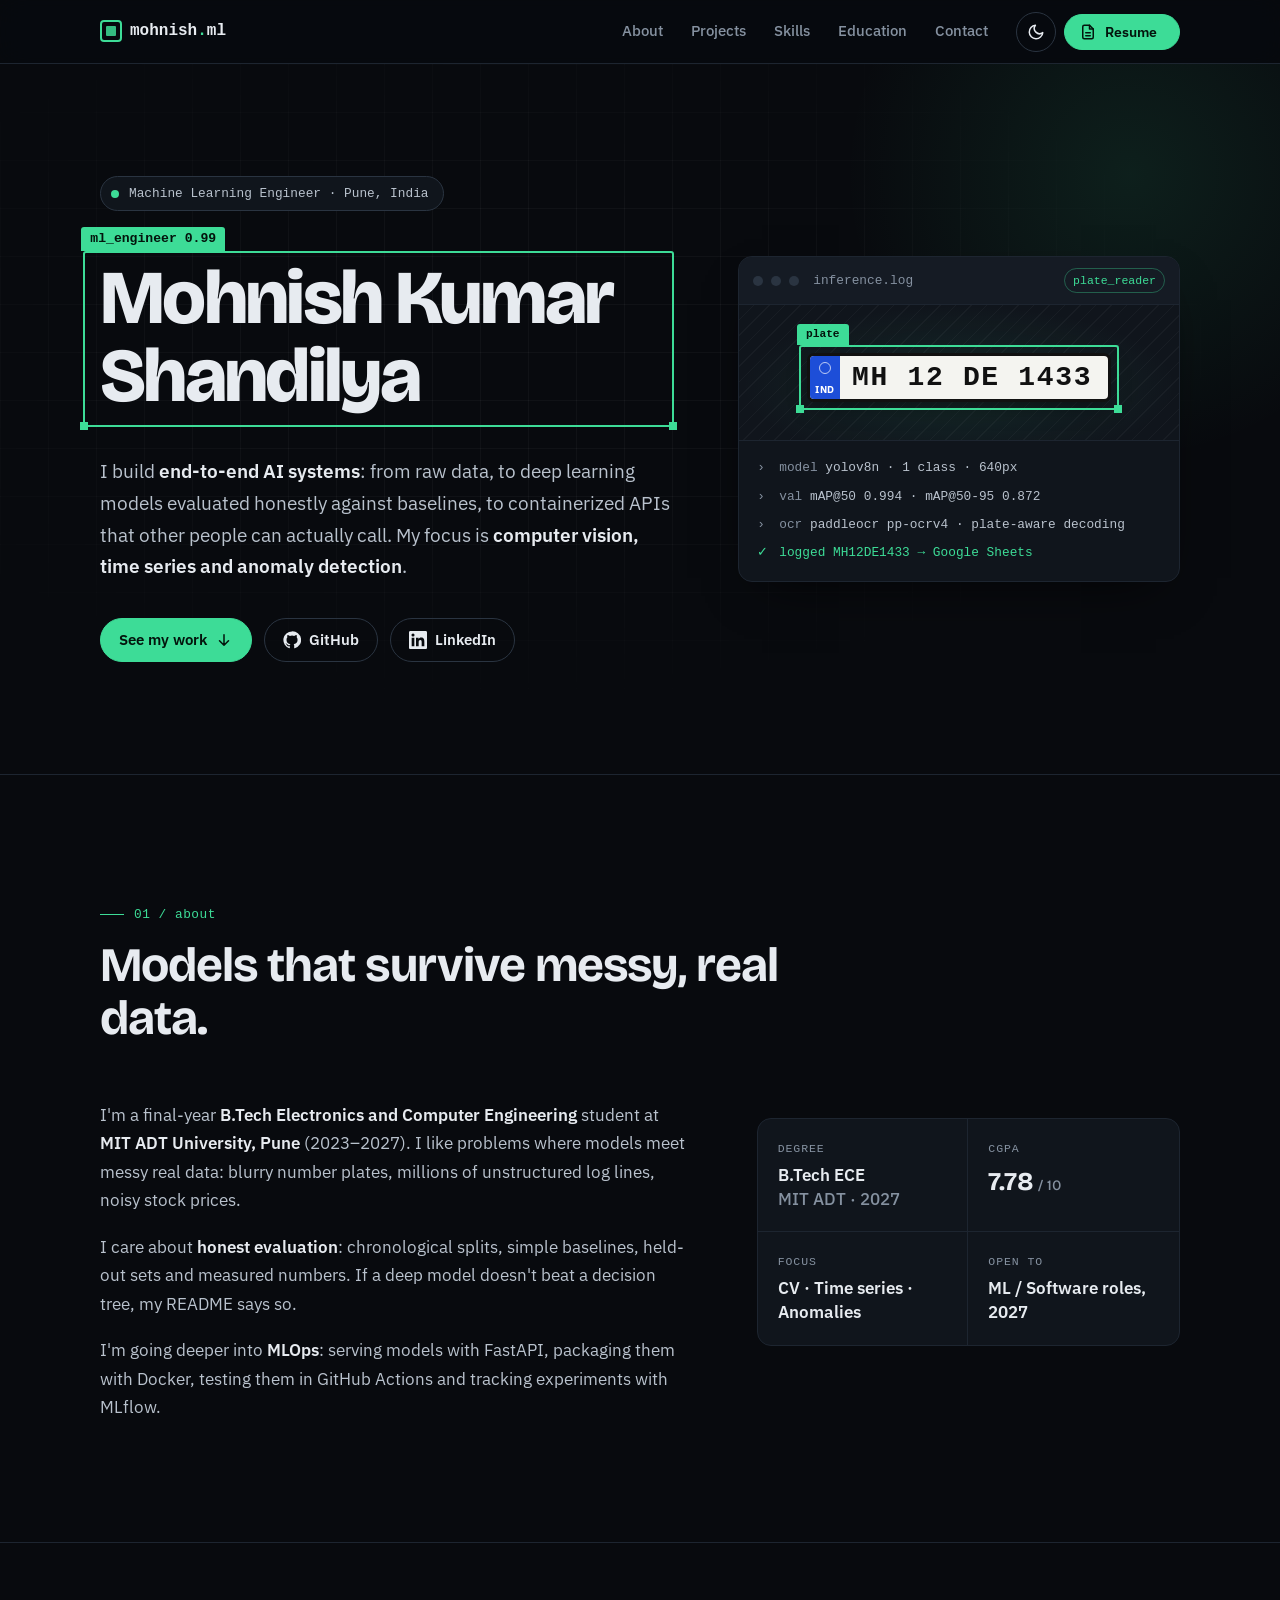
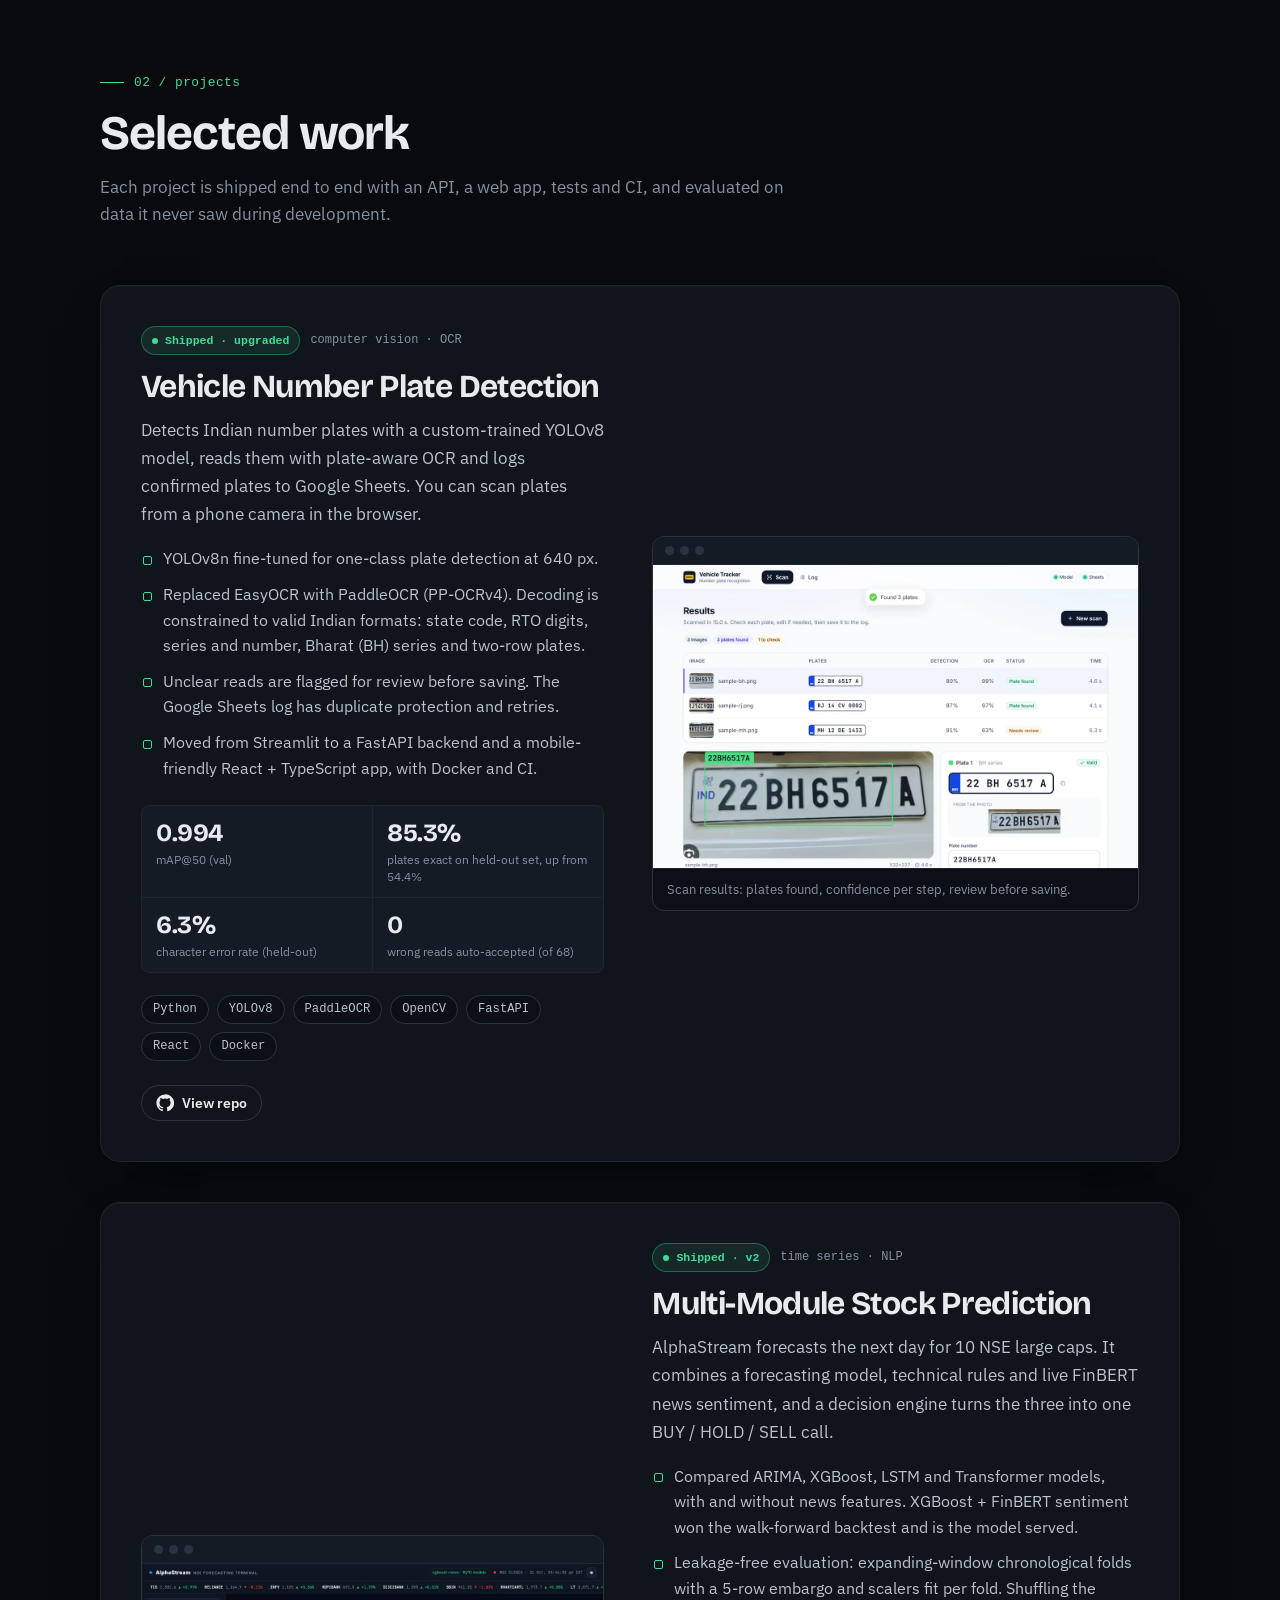
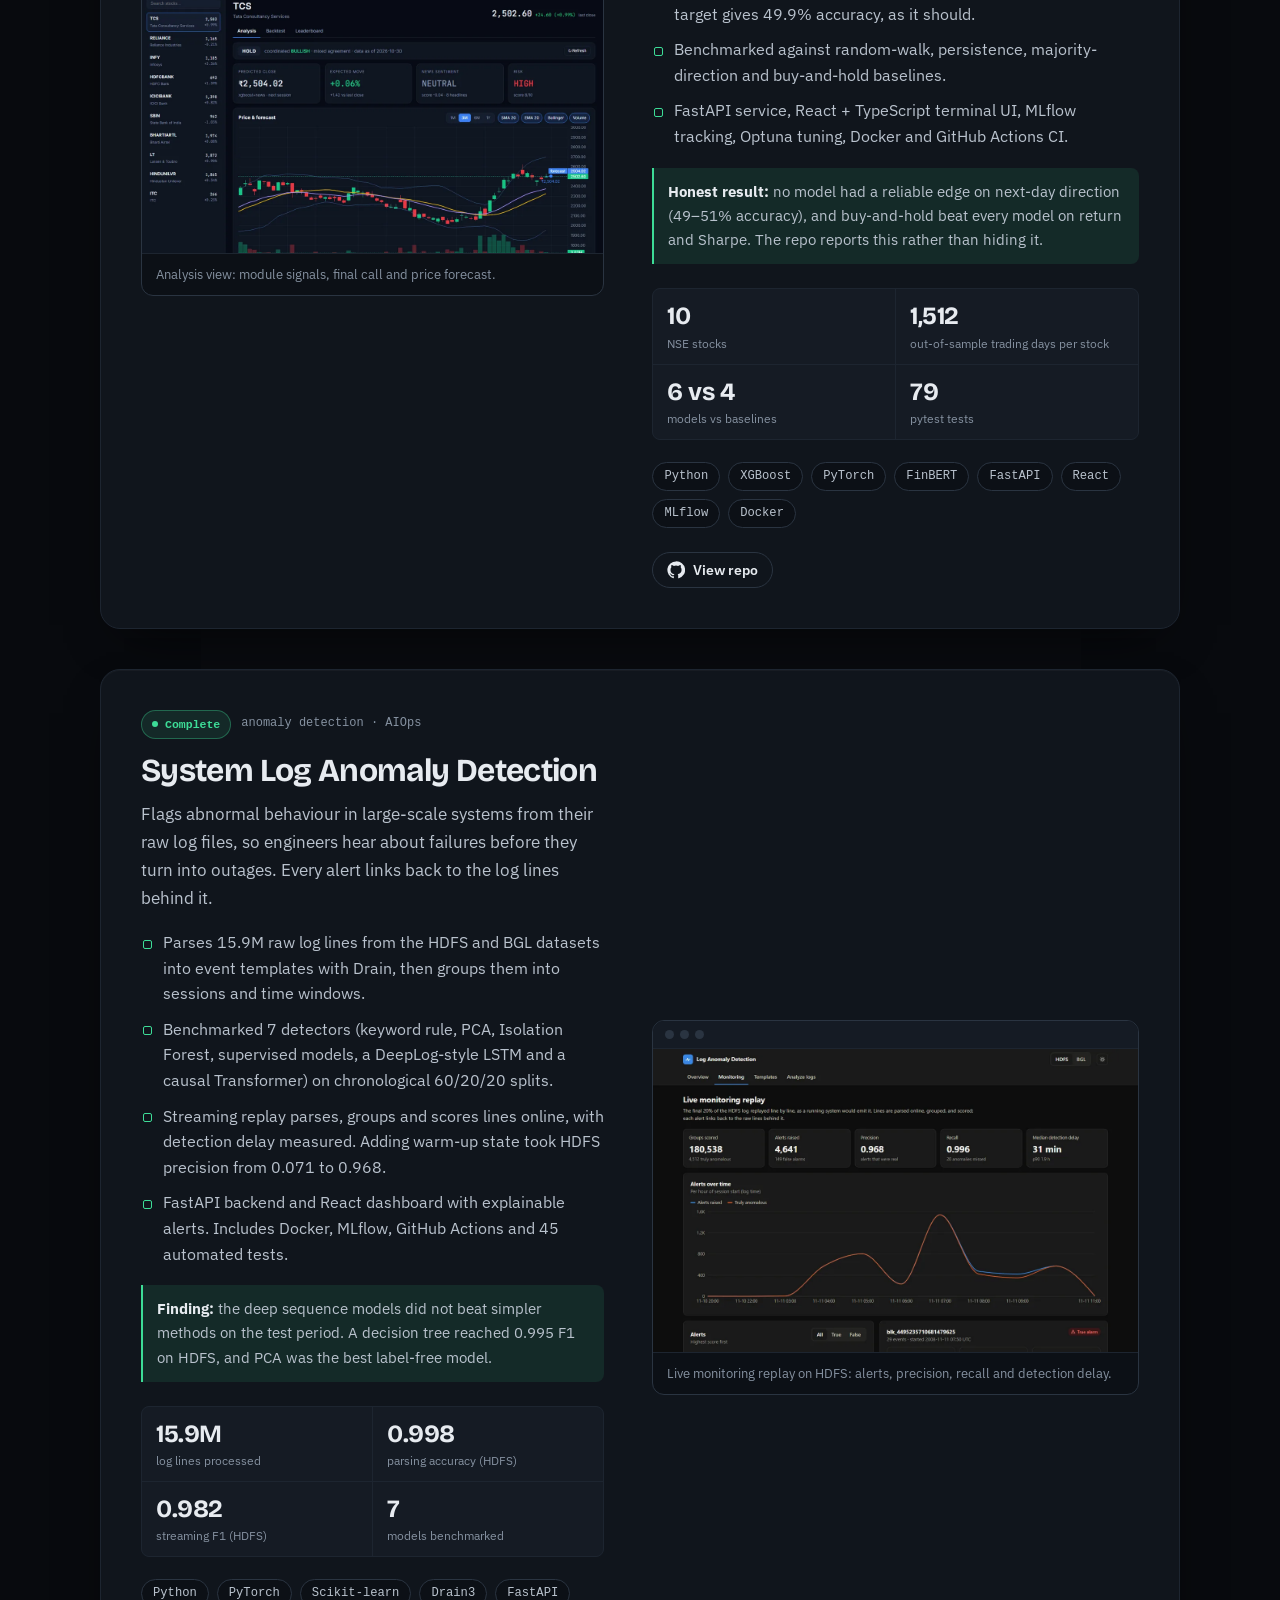
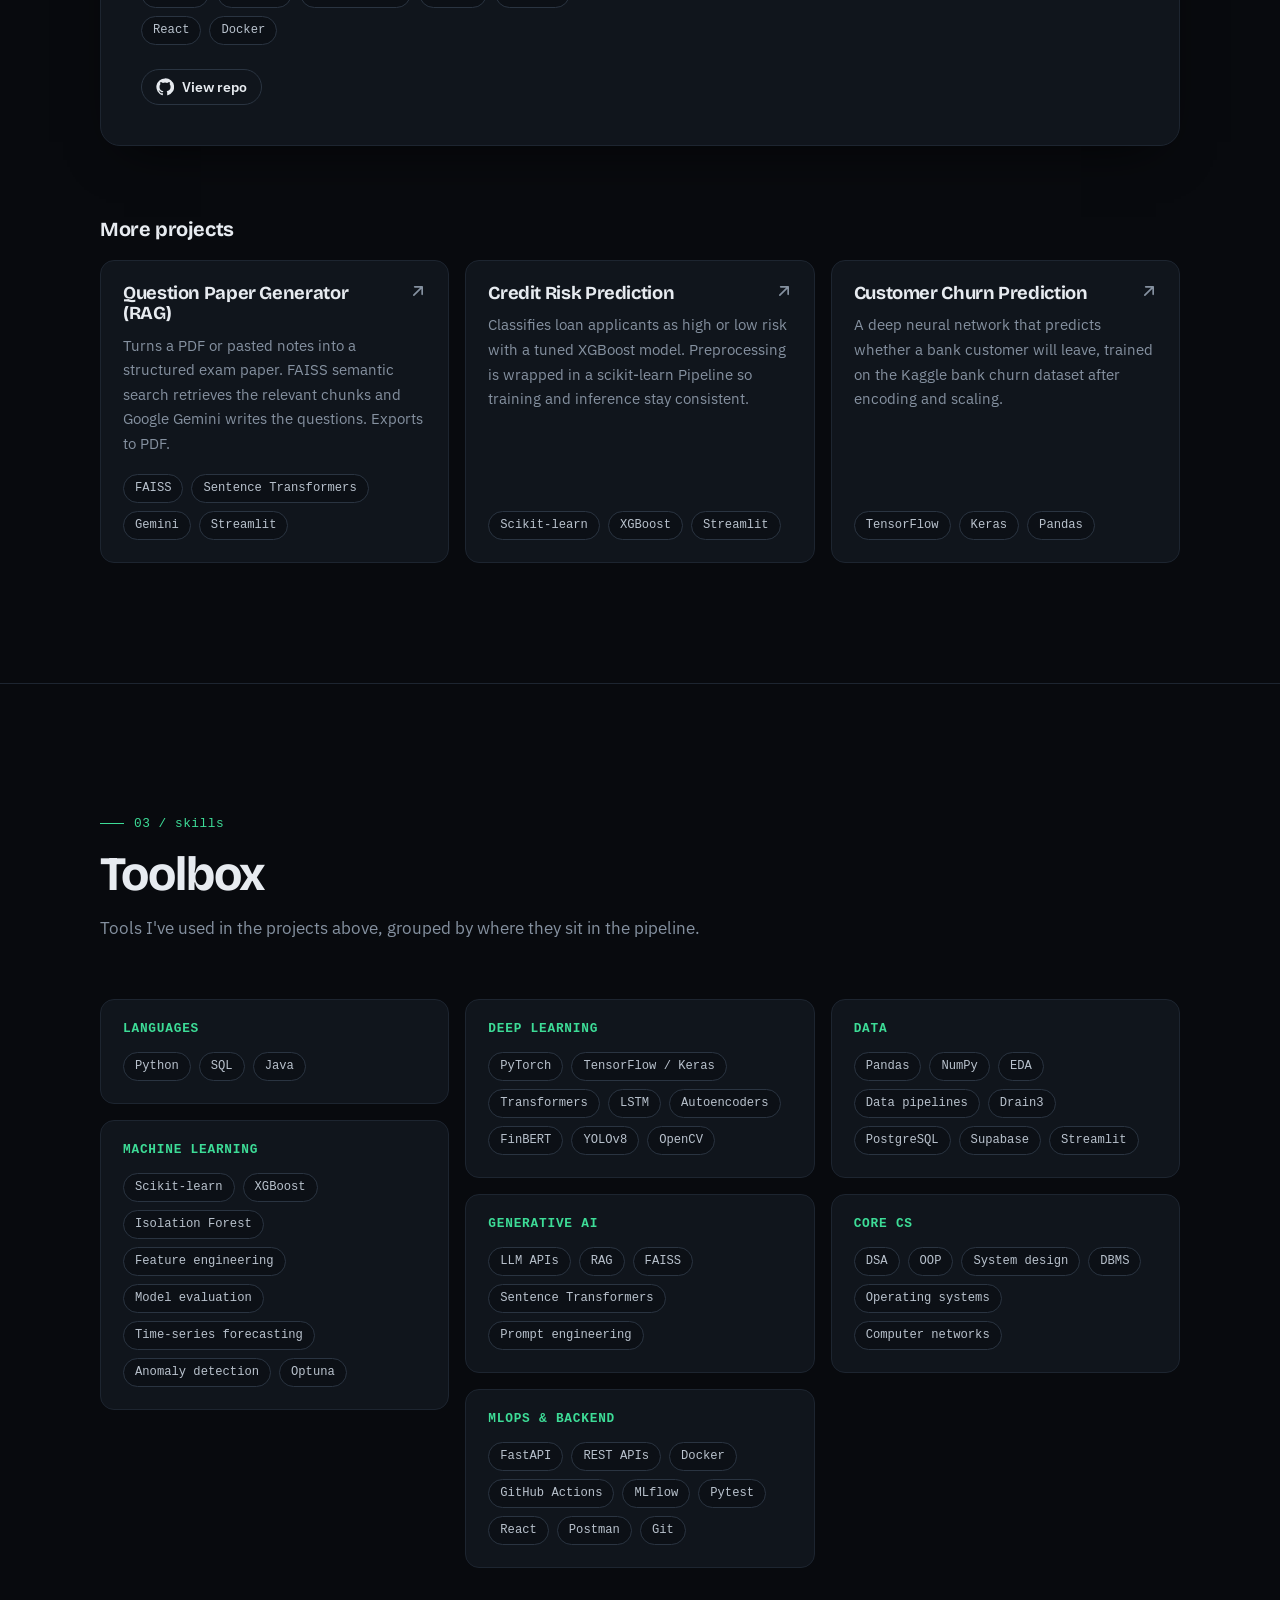
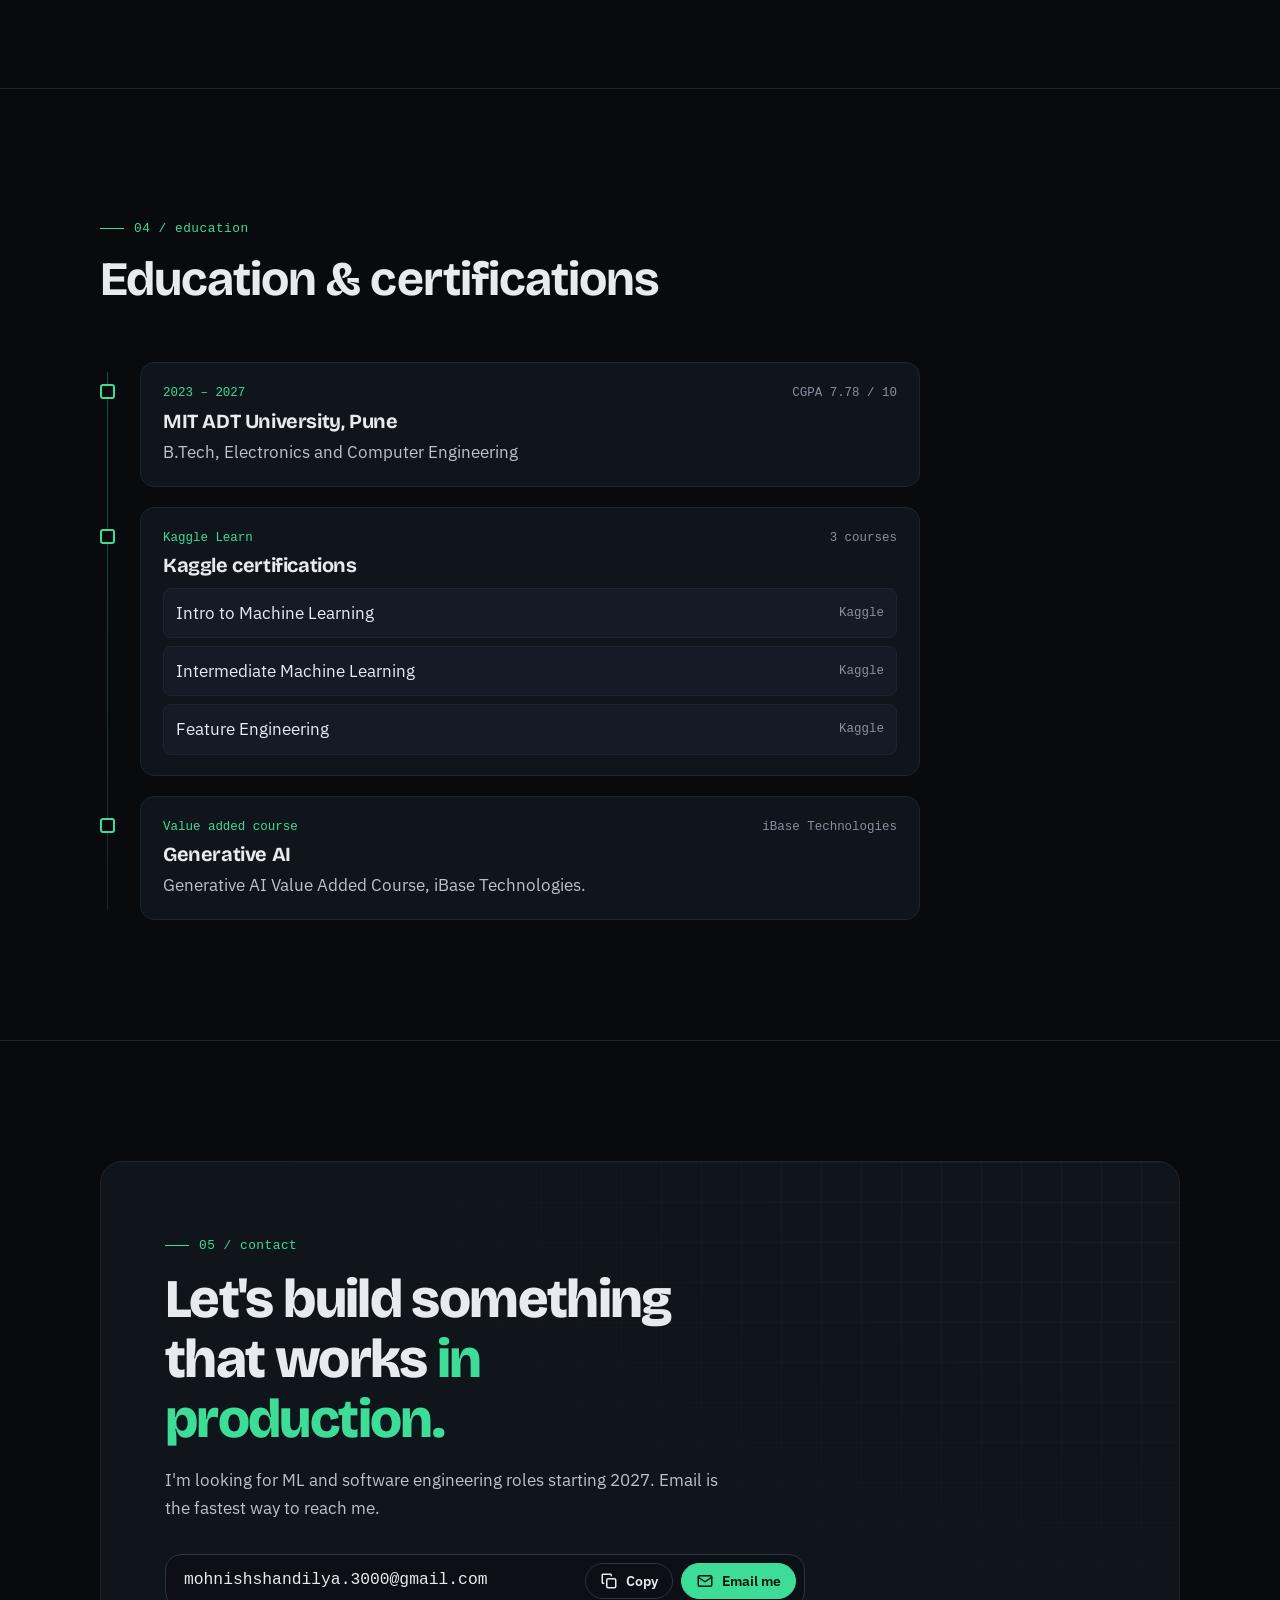
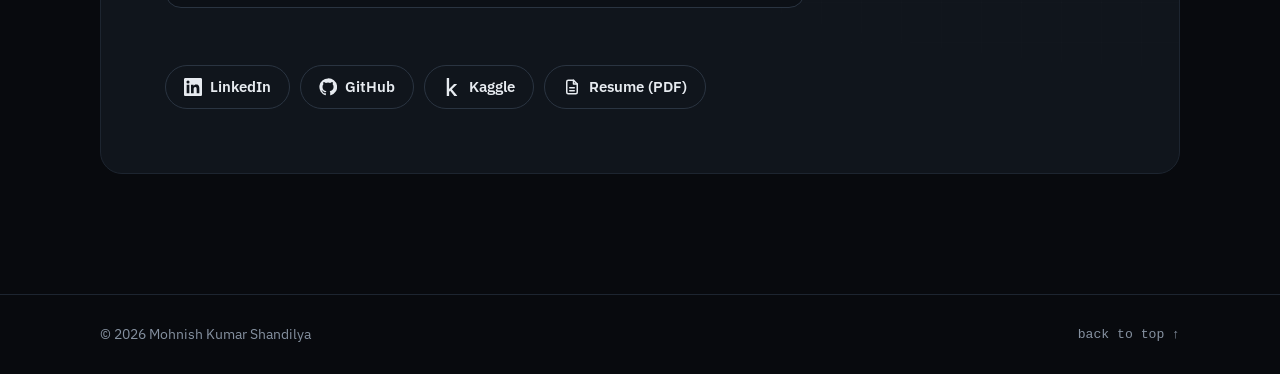
==== commit ed7371f9: "Fix mobile nav overflow, plate sizing, label clipping, metric grid and skills layout" ====
--- a/index.html
+++ b/index.html
@@ -75,7 +75,7 @@
   <header class="site-header">
     <nav class="nav container" aria-label="Primary">
       <a class="logo" href="#top" aria-label="mohnish.ml, back to top">
-        <span class="logo-mark" aria-hidden="true"></span>mohnish<span class="dot">.</span>ml
+        <span class="logo-mark" aria-hidden="true"></span><span>mohnish<span class="dot">.</span>ml</span>
       </a>
 
       <ul class="nav-links" id="nav-links">
@@ -110,7 +110,7 @@
 
           <h1 class="hero-name" id="hero-name">
             <span class="bbox">
-              <span class="bbox-frame" aria-hidden="true"><span class="bbox-label">ml_engineer 0.99</span></span>
+              <span class="bbox-frame" aria-hidden="true"></span><span class="bbox-label" aria-hidden="true">ml_engineer 0.99</span>
               Mohnish Kumar Shandilya
             </span>
           </h1>
@@ -132,7 +132,7 @@
           </div>
           <div class="infer-stage">
             <div class="plate-det">
-              <span class="bbox-frame" aria-hidden="true"><span class="bbox-label">plate</span></span>
+              <span class="bbox-frame" aria-hidden="true"></span><span class="bbox-label" aria-hidden="true">plate</span>
               <div class="plate" role="img" aria-label="Indian number plate reading MH12DE1433">
                 <span class="plate-ind" aria-hidden="true">IND</span>
                 <span class="plate-num" aria-hidden="true">MH 12 DE 1433</span>
--- a/style.css
+++ b/style.css
@@ -81,7 +81,7 @@
 
 img { max-width: 100%; height: auto; display: block; }
 a { color: inherit; }
-ul { padding: 0; margin: 0; list-style: none; }
+ul, ol { padding: 0; margin: 0; list-style: none; }
 h1, h2, h3, h4 { font-family: var(--font-display); line-height: 1.1; margin: 0; letter-spacing: -0.02em; }
 p { margin: 0; }
 
@@ -397,6 +397,8 @@
 
 /* inference log card */
 .infer {
+  margin: 0;
+  width: 100%;
   background: var(--surface);
   border: 1px solid var(--border);
   border-radius: var(--radius);
@@ -474,7 +476,7 @@
 .plate-num {
   padding: 6px 16px 5px 12px;
   color: #111;
-  font: 700 clamp(1.45rem, 3.4vw, 1.9rem)/1.15 var(--font-mono);
+  font: 700 clamp(1.15rem, 5.2vw, 1.75rem)/1.15 var(--font-mono);
   letter-spacing: 0.06em;
   white-space: nowrap;
 }
@@ -600,7 +602,7 @@
 .metrics {
   margin-top: 24px;
   display: grid;
-  grid-template-columns: repeat(auto-fit, minmax(120px, 1fr));
+  grid-template-columns: repeat(2, minmax(0, 1fr));
   gap: 1px;
   background: var(--border);
   border: 1px solid var(--border);
@@ -735,11 +737,12 @@
 
 /* ---------- skills ---------- */
 .skills-grid {
-  display: grid;
-  grid-template-columns: repeat(auto-fill, minmax(min(100%, 320px), 1fr));
-  gap: 16px;
+  columns: 3 300px;
+  column-gap: 16px;
 }
 .skill-group {
+  break-inside: avoid;
+  margin-bottom: 16px;
   padding: 22px;
   background: var(--surface);
   border: 1px solid var(--border);
@@ -923,8 +926,22 @@
   .infer { max-width: 460px; }
 }
 
+@media (max-width: 480px) {
+  .nav { gap: 10px; }
+  .nav-actions { gap: 6px; }
+  .icon-btn { width: 38px; height: 38px; }
+  .resume-btn { padding-inline: 12px; }
+  .resume-btn svg { display: none; }
+}
+
+@media (max-width: 360px) {
+  .logo-mark { display: none; }
+  .logo { font-size: 0.9rem; }
+  .nav { gap: 6px; }
+  .resume-btn { padding-inline: 10px; }
+}
+
 @media (max-width: 420px) {
-  .resume-btn .label-long { display: none; }
   .facts { grid-template-columns: minmax(0, 1fr); }
   .fact:nth-child(odd) { border-right: 0; }
   .fact:nth-last-child(2) { border-bottom: 1px solid var(--border); }
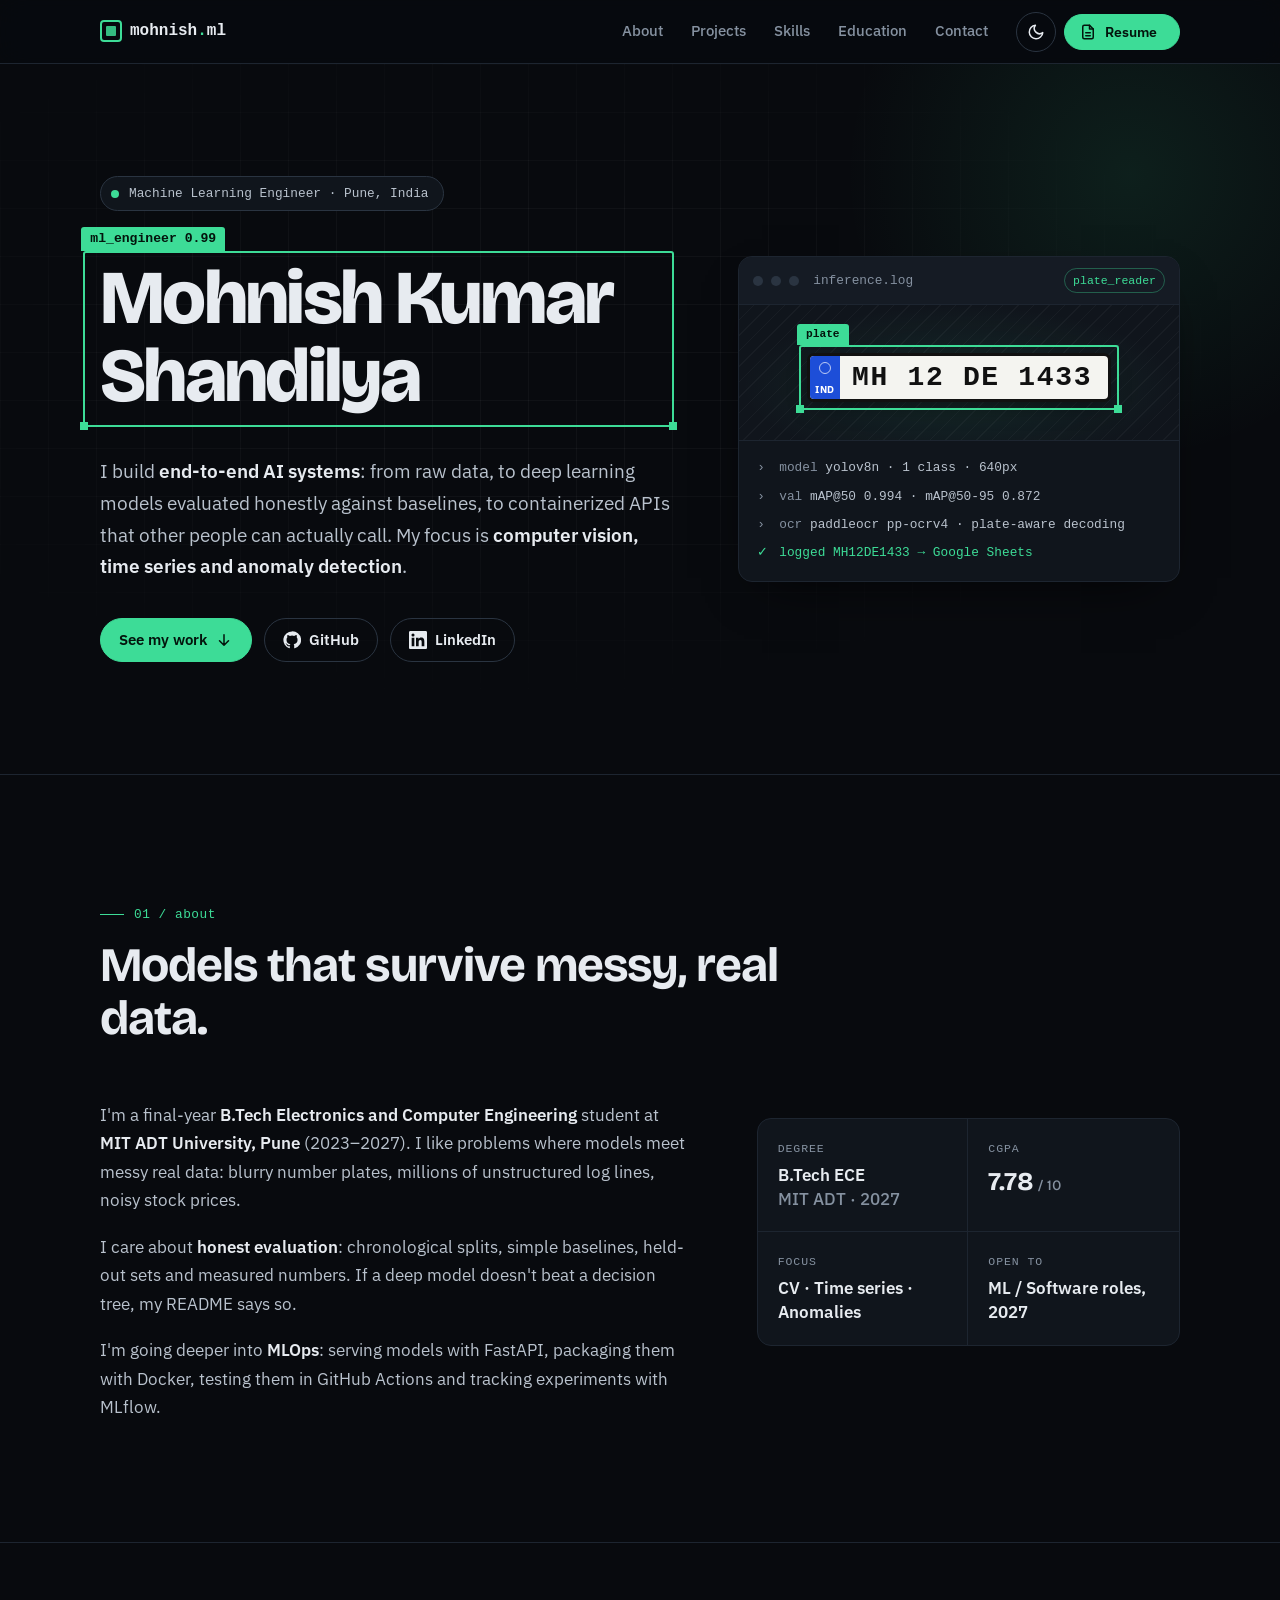
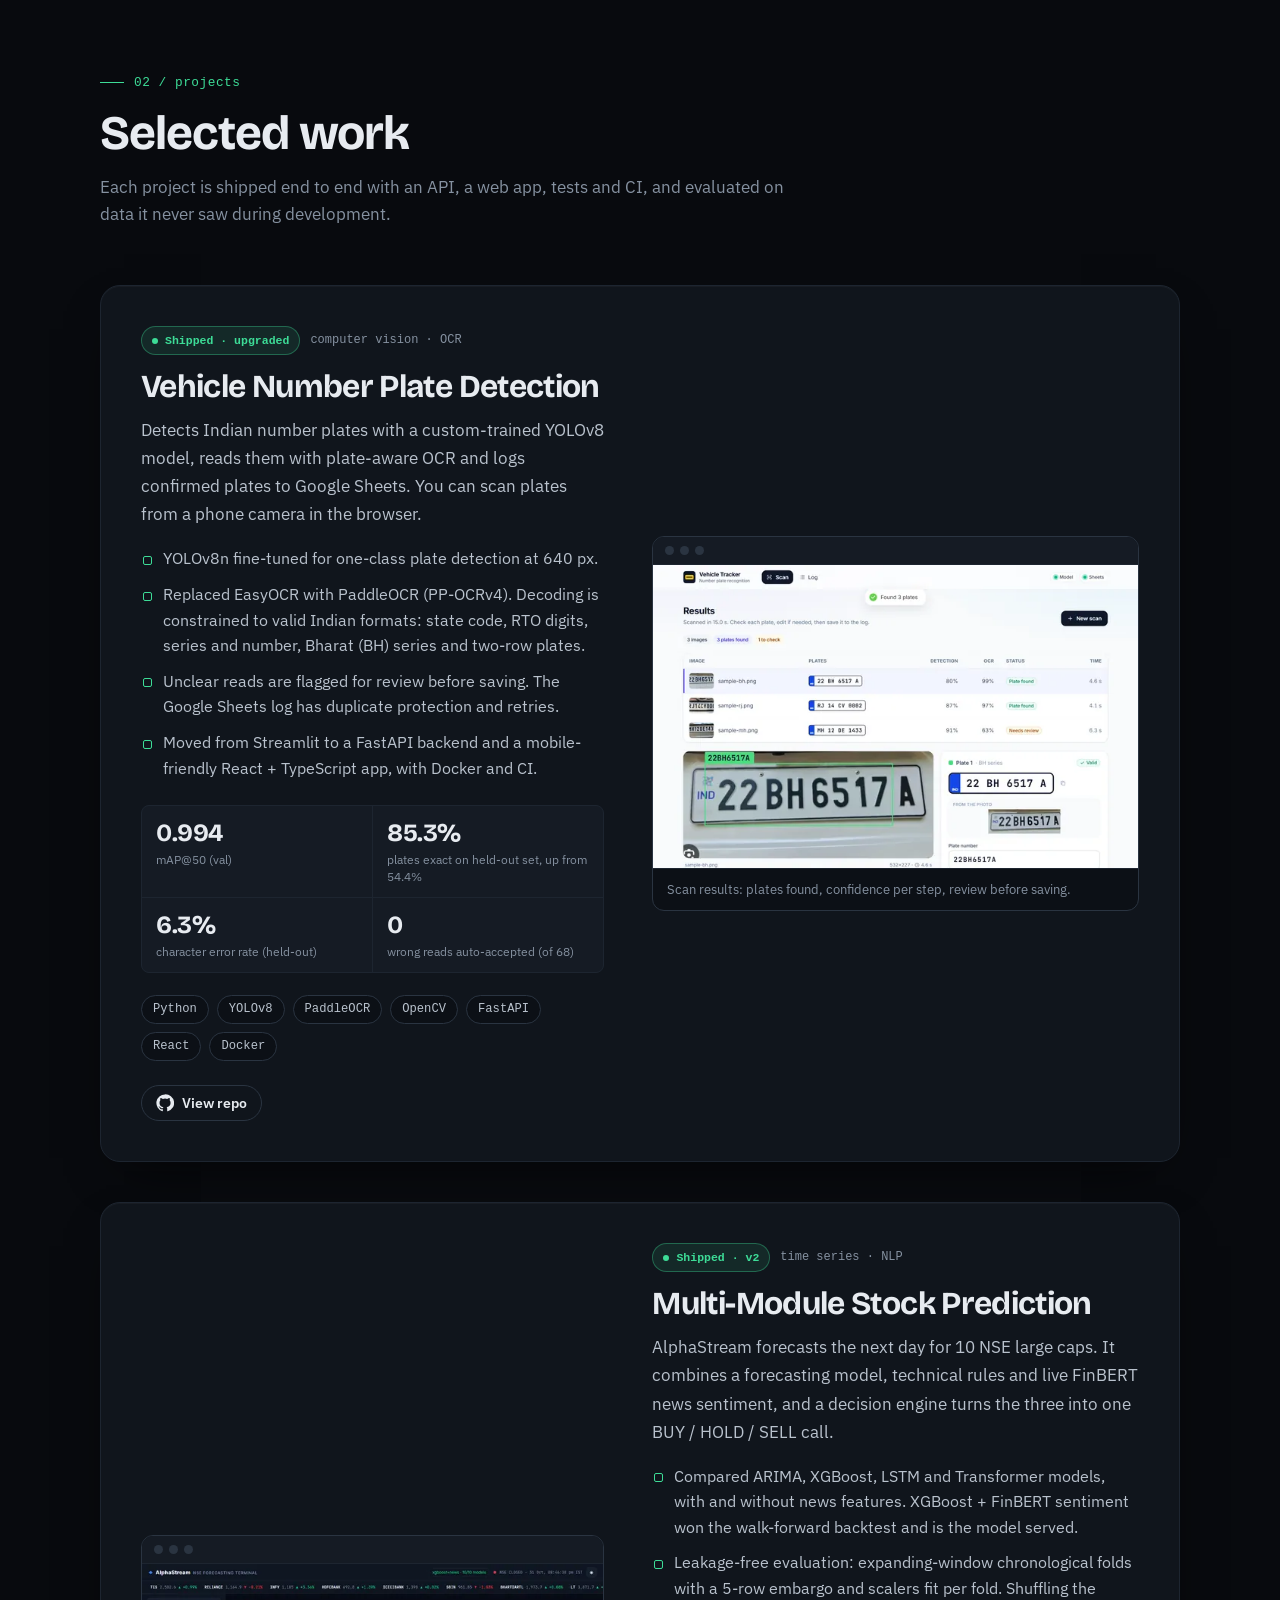
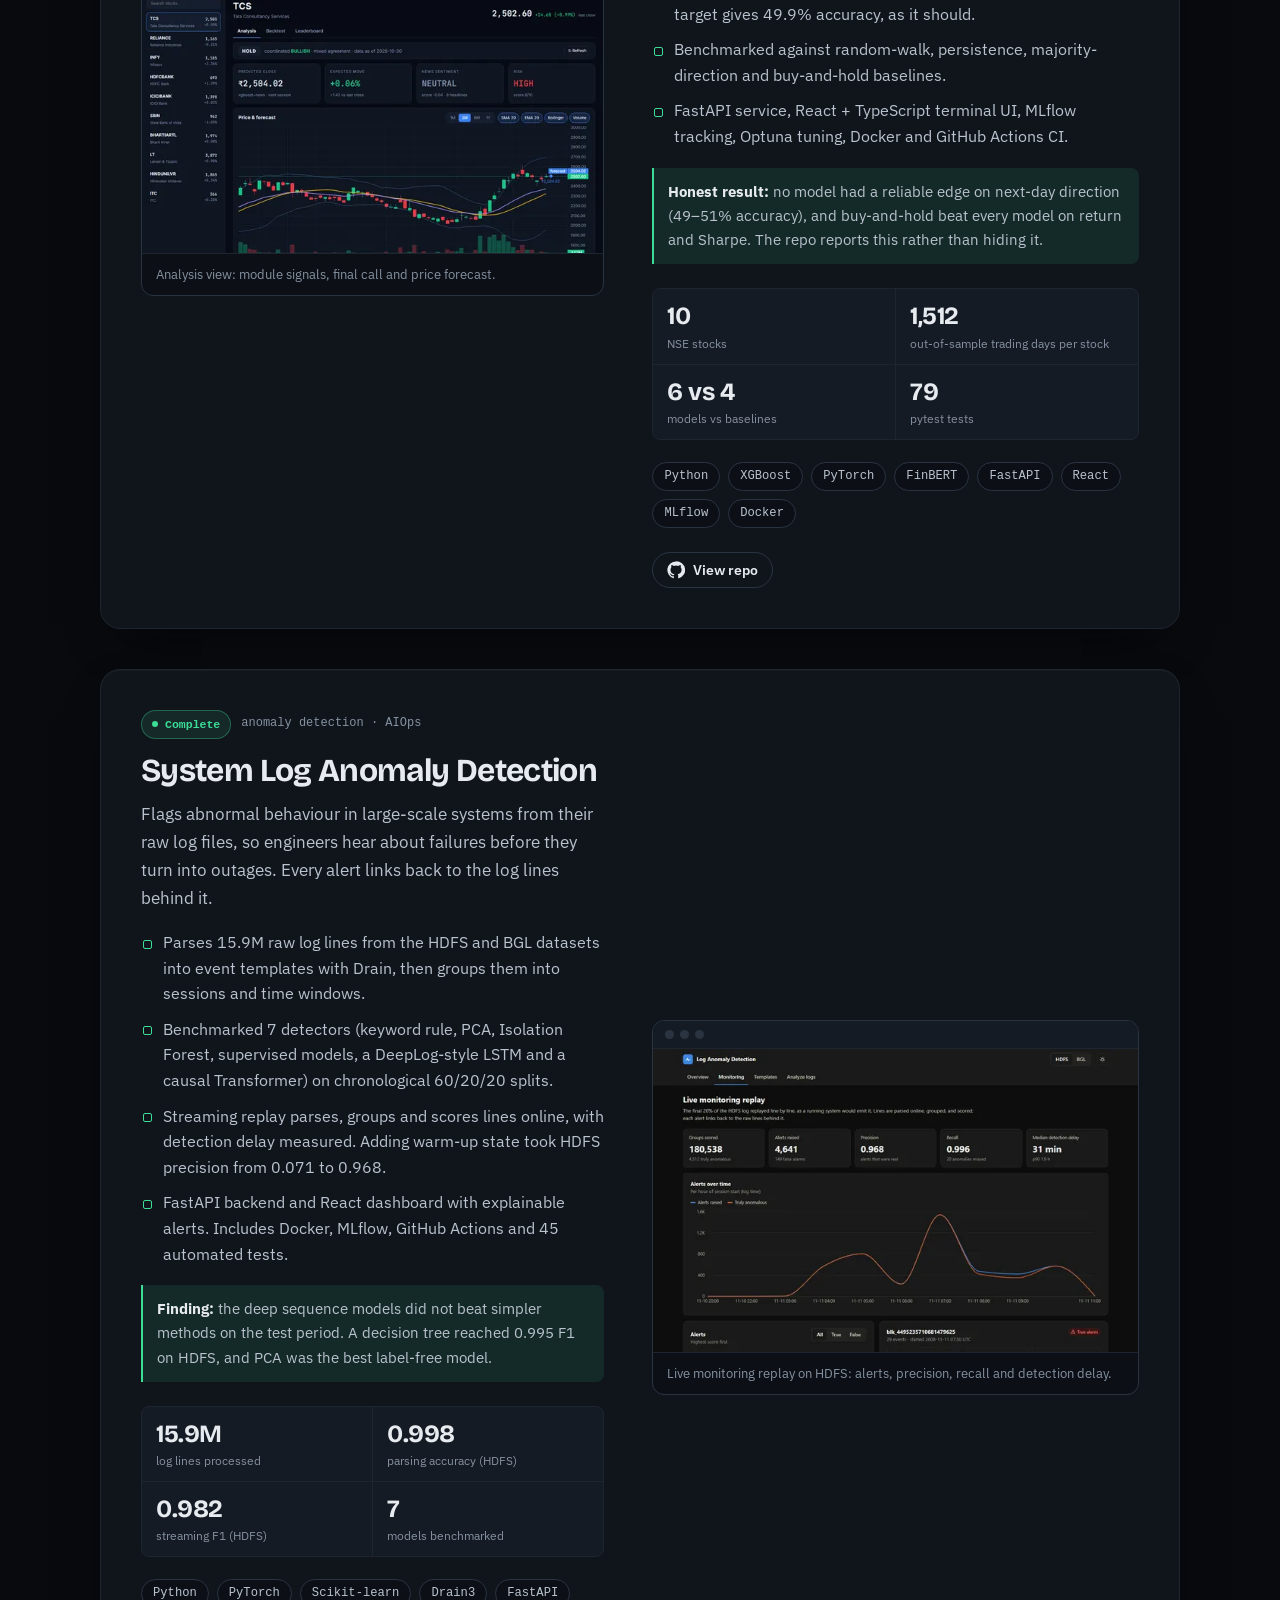
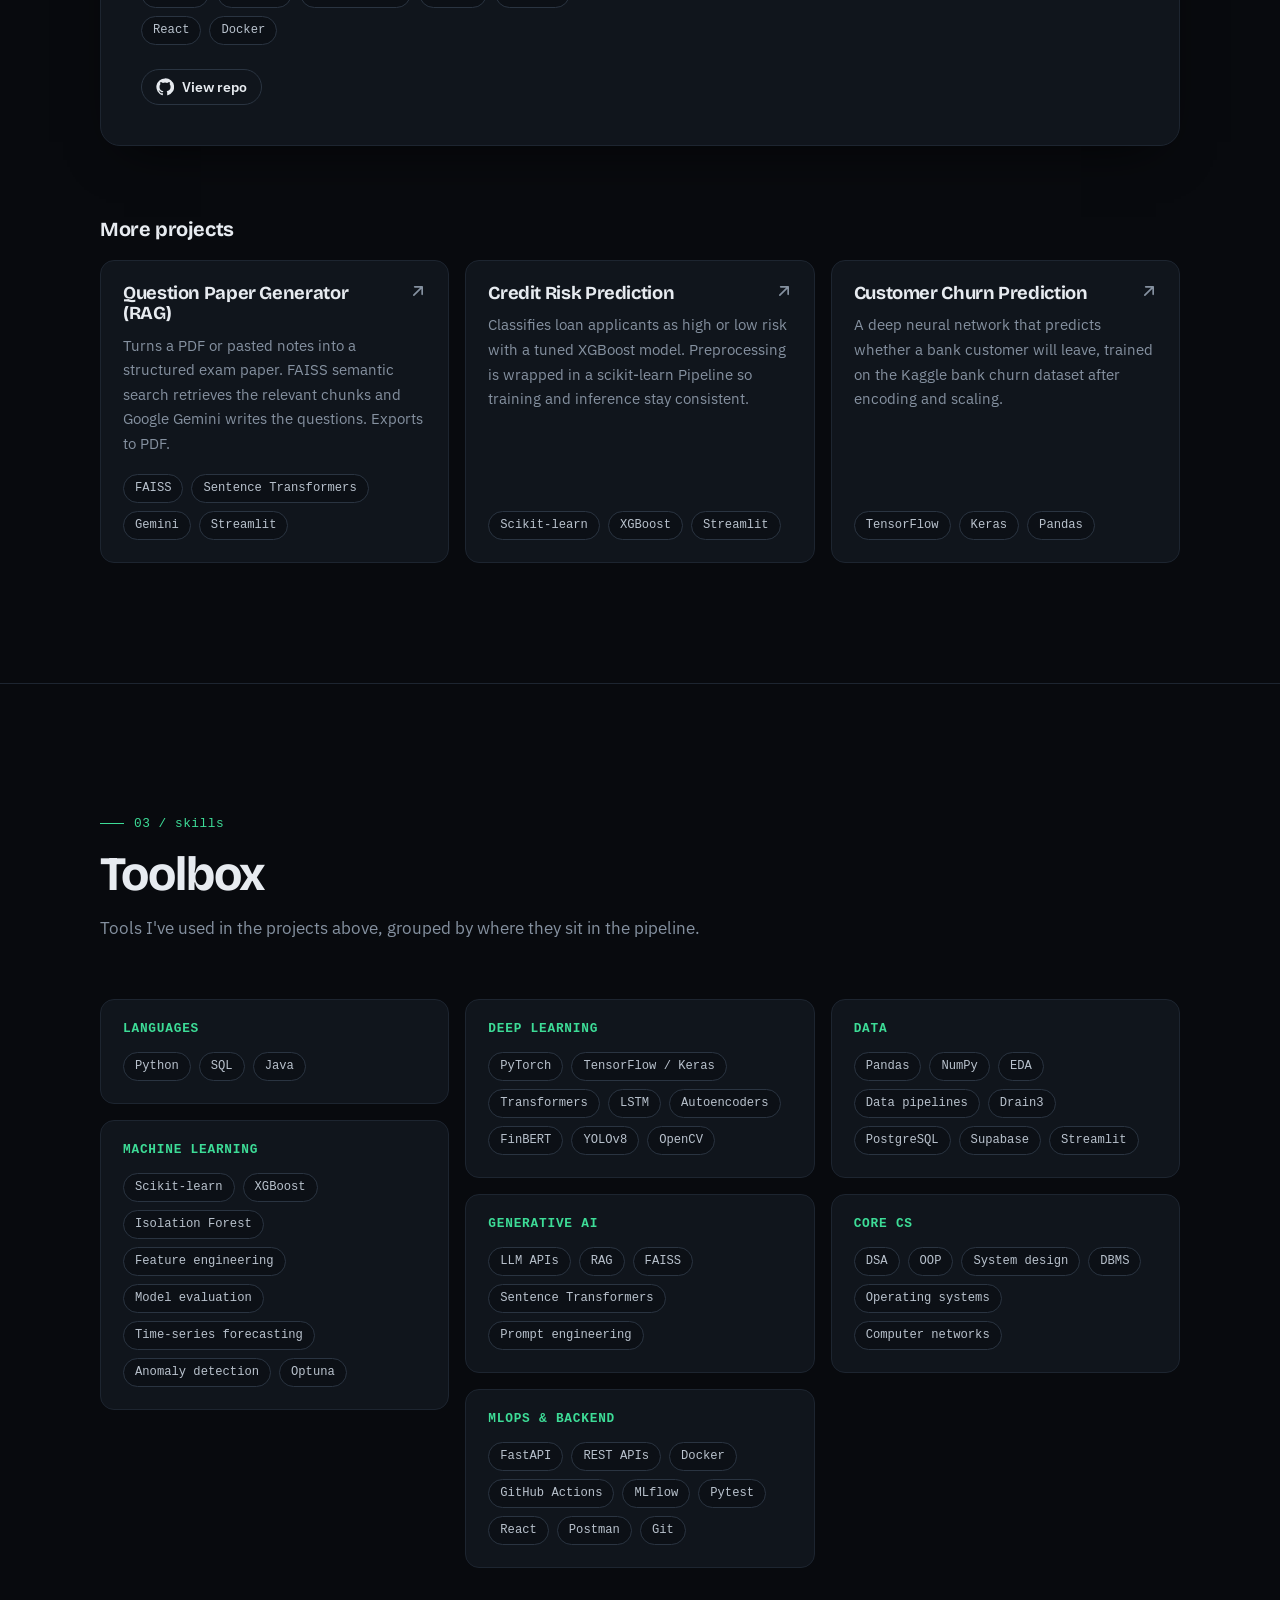
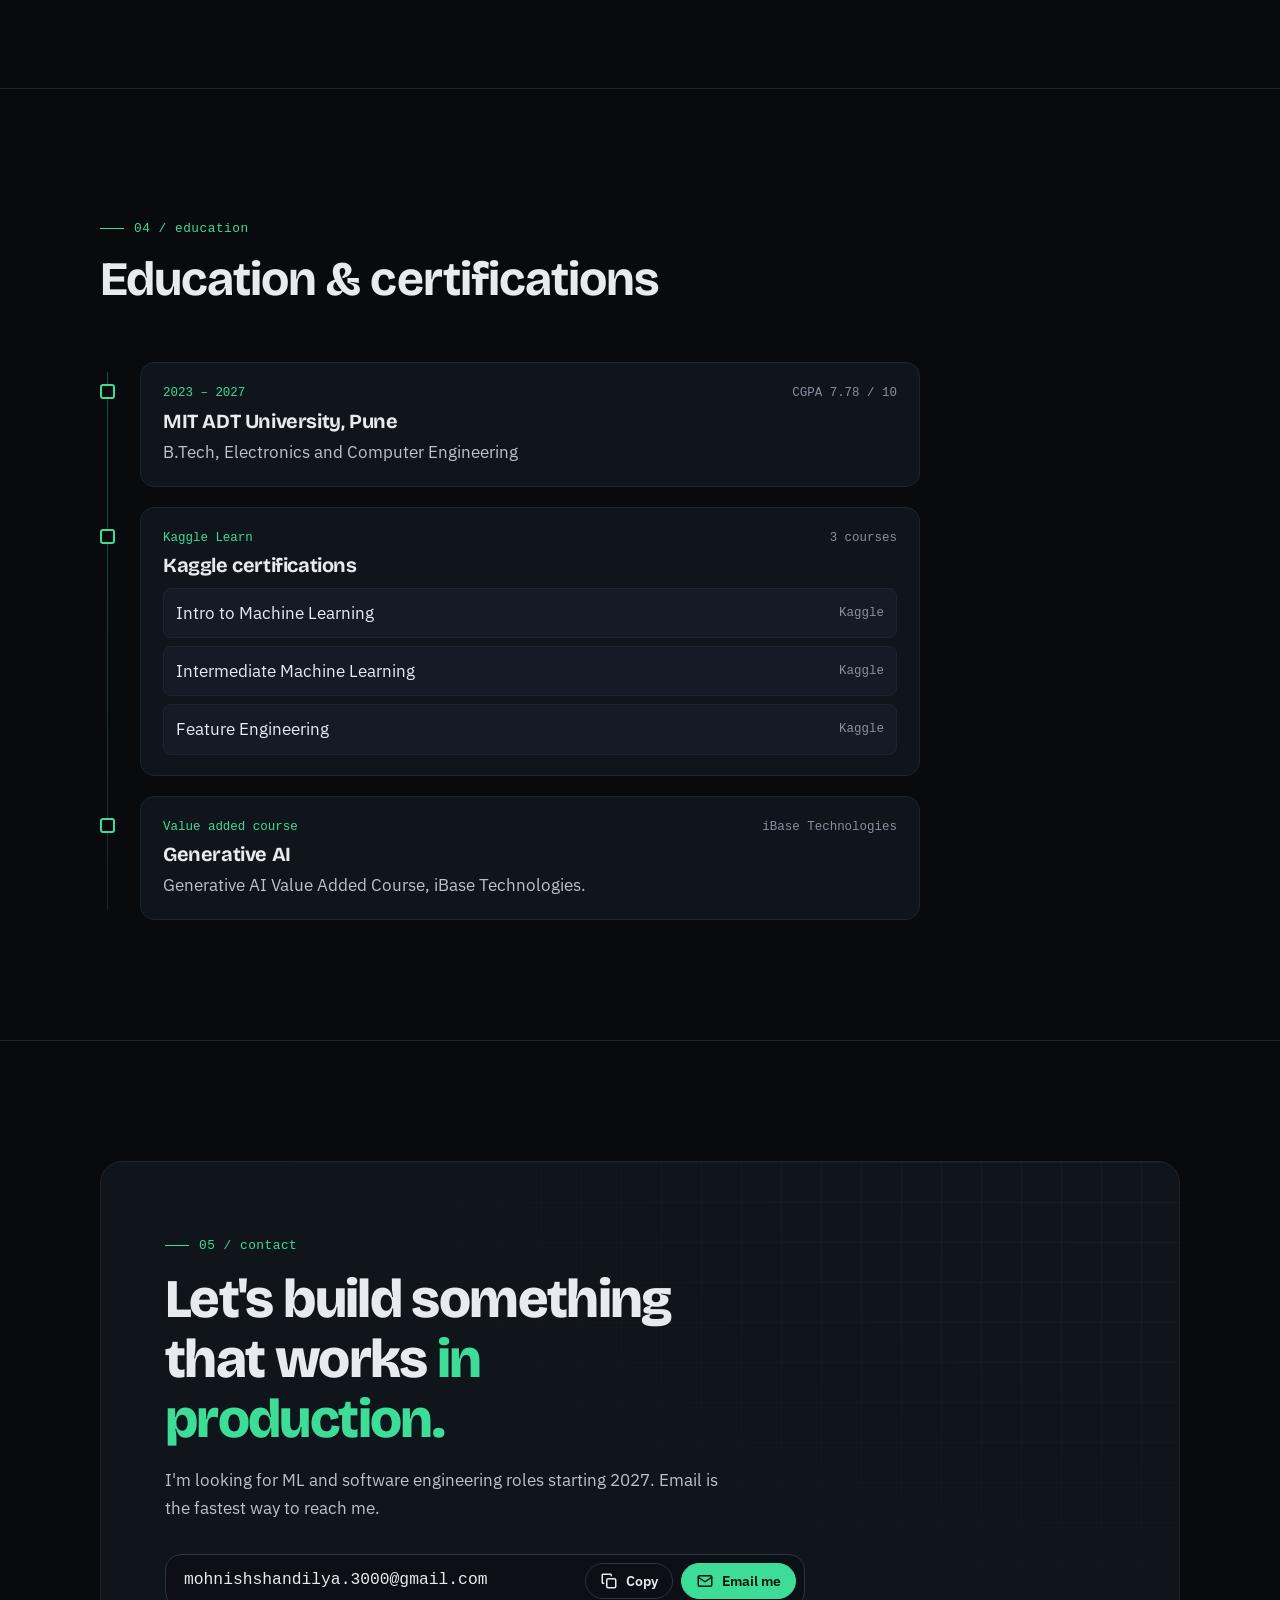
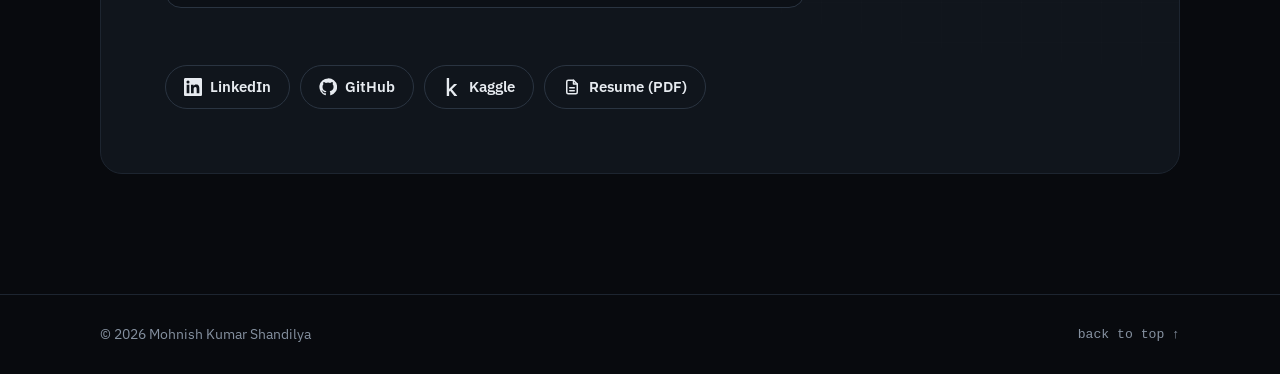
==== commit ec6f3dc3: "Serve 640px screenshot variants to phones via srcset" ====
--- a/index.html
+++ b/index.html
@@ -215,7 +215,7 @@
             <div class="project-media">
               <figure class="shot">
                 <div class="shot-bar" aria-hidden="true"><i></i><i></i><i></i></div>
-                <img src="assets/projects/vehicle-plate.webp" width="1200" height="750" loading="lazy" decoding="async" alt="Vehicle Tracker web app showing three detected Indian number plates with detection and OCR confidence, and a green box drawn around a BH-series plate">
+                <img src="assets/projects/vehicle-plate.webp" srcset="assets/projects/vehicle-plate-640.webp 640w, assets/projects/vehicle-plate.webp 1200w" sizes="(max-width: 760px) calc(100vw - 72px), 560px" width="1200" height="750" loading="lazy" decoding="async" alt="Vehicle Tracker web app showing three detected Indian number plates with detection and OCR confidence, and a green box drawn around a BH-series plate">
                 <figcaption>Scan results: plates found, confidence per step, review before saving.</figcaption>
               </figure>
             </div>
@@ -253,7 +253,7 @@
             <div class="project-media">
               <figure class="shot">
                 <div class="shot-bar" aria-hidden="true"><i></i><i></i><i></i></div>
-                <img src="assets/projects/stock-alphastream.webp" width="1200" height="750" loading="lazy" decoding="async" alt="AlphaStream dashboard for TCS showing a HOLD decision, predicted close, news sentiment, risk level and a candlestick price chart with forecast">
+                <img src="assets/projects/stock-alphastream.webp" srcset="assets/projects/stock-alphastream-640.webp 640w, assets/projects/stock-alphastream.webp 1200w" sizes="(max-width: 760px) calc(100vw - 72px), 560px" width="1200" height="750" loading="lazy" decoding="async" alt="AlphaStream dashboard for TCS showing a HOLD decision, predicted close, news sentiment, risk level and a candlestick price chart with forecast">
                 <figcaption>Analysis view: module signals, final call and price forecast.</figcaption>
               </figure>
             </div>
@@ -291,7 +291,7 @@
             <div class="project-media">
               <figure class="shot">
                 <div class="shot-bar" aria-hidden="true"><i></i><i></i><i></i></div>
-                <img src="assets/projects/log-anomaly.webp" width="1200" height="750" loading="lazy" decoding="async" alt="Log Anomaly Detection dashboard in dark mode showing a live monitoring replay with 4,641 alerts, precision 0.968, recall 0.996 and an alerts-over-time chart">
+                <img src="assets/projects/log-anomaly.webp" srcset="assets/projects/log-anomaly-640.webp 640w, assets/projects/log-anomaly.webp 1200w" sizes="(max-width: 760px) calc(100vw - 72px), 560px" width="1200" height="750" loading="lazy" decoding="async" alt="Log Anomaly Detection dashboard in dark mode showing a live monitoring replay with 4,641 alerts, precision 0.968, recall 0.996 and an alerts-over-time chart">
                 <figcaption>Live monitoring replay on HDFS: alerts, precision, recall and detection delay.</figcaption>
               </figure>
             </div>
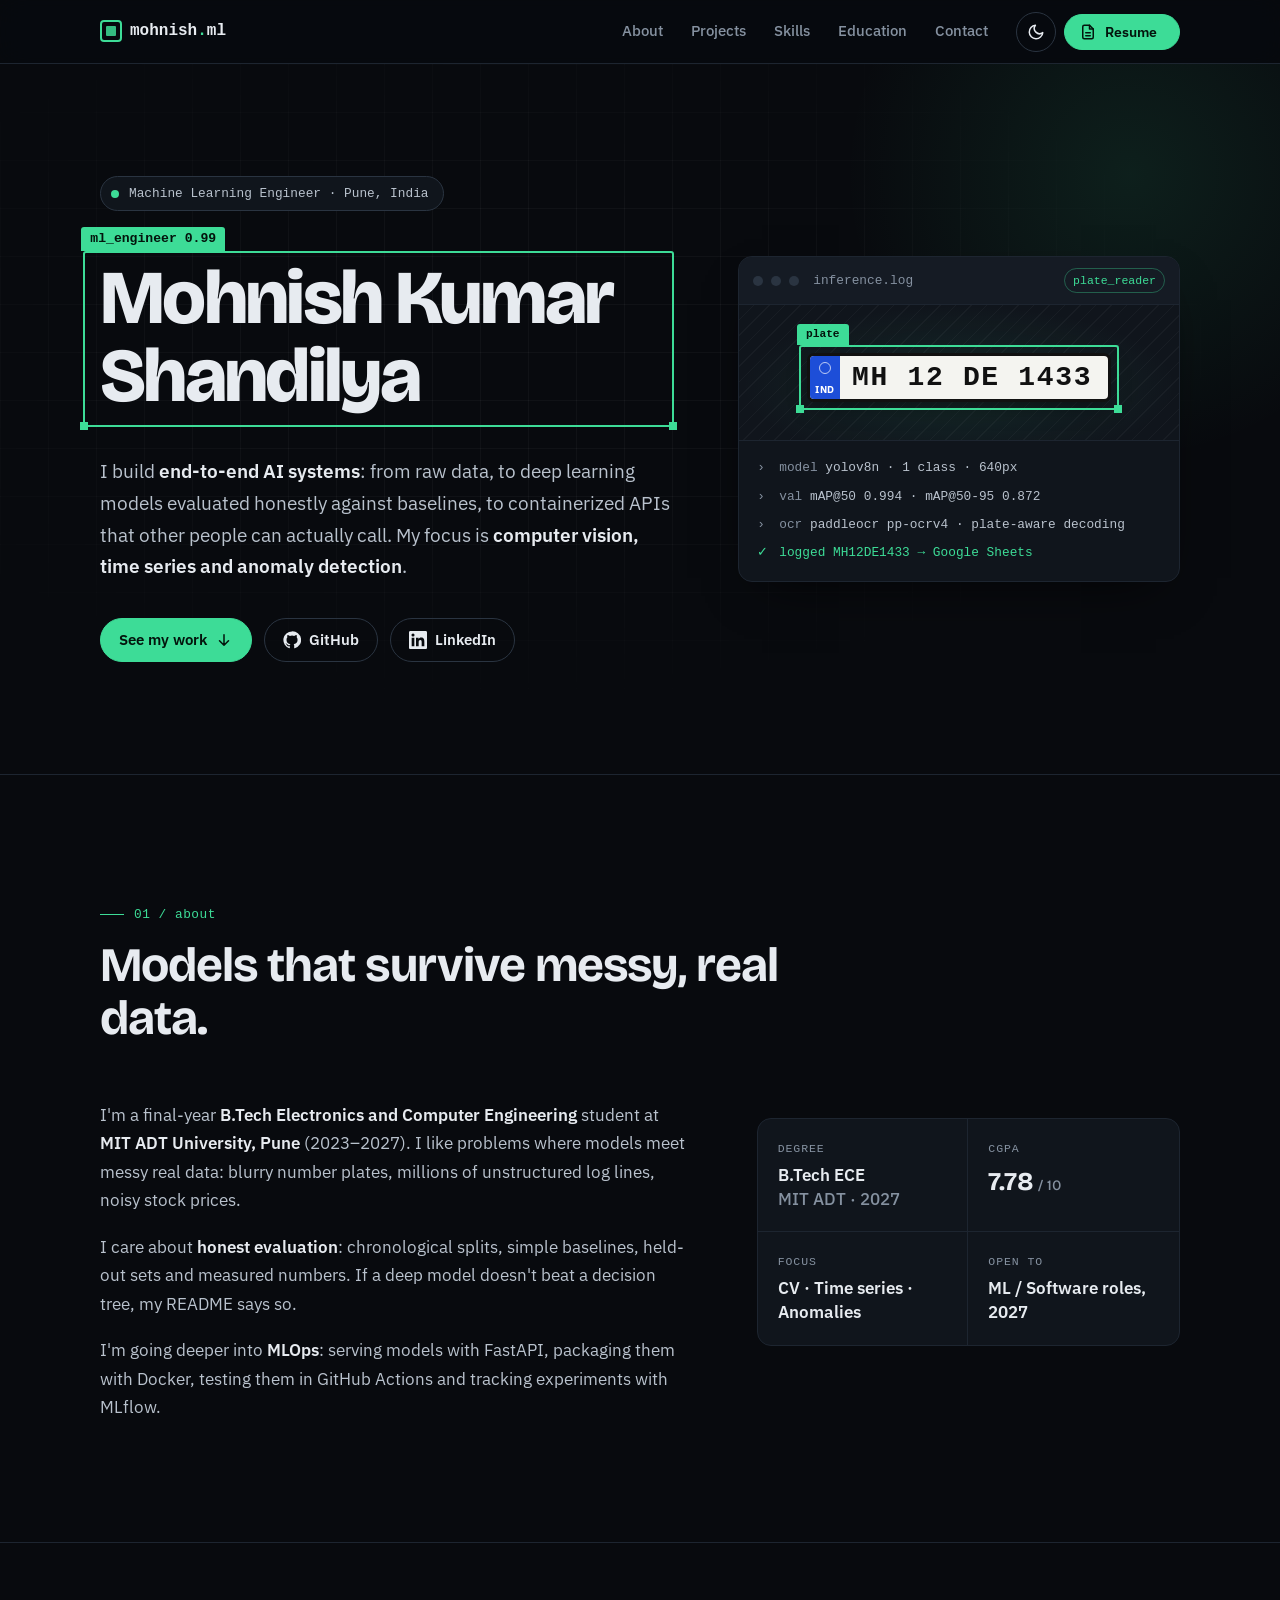
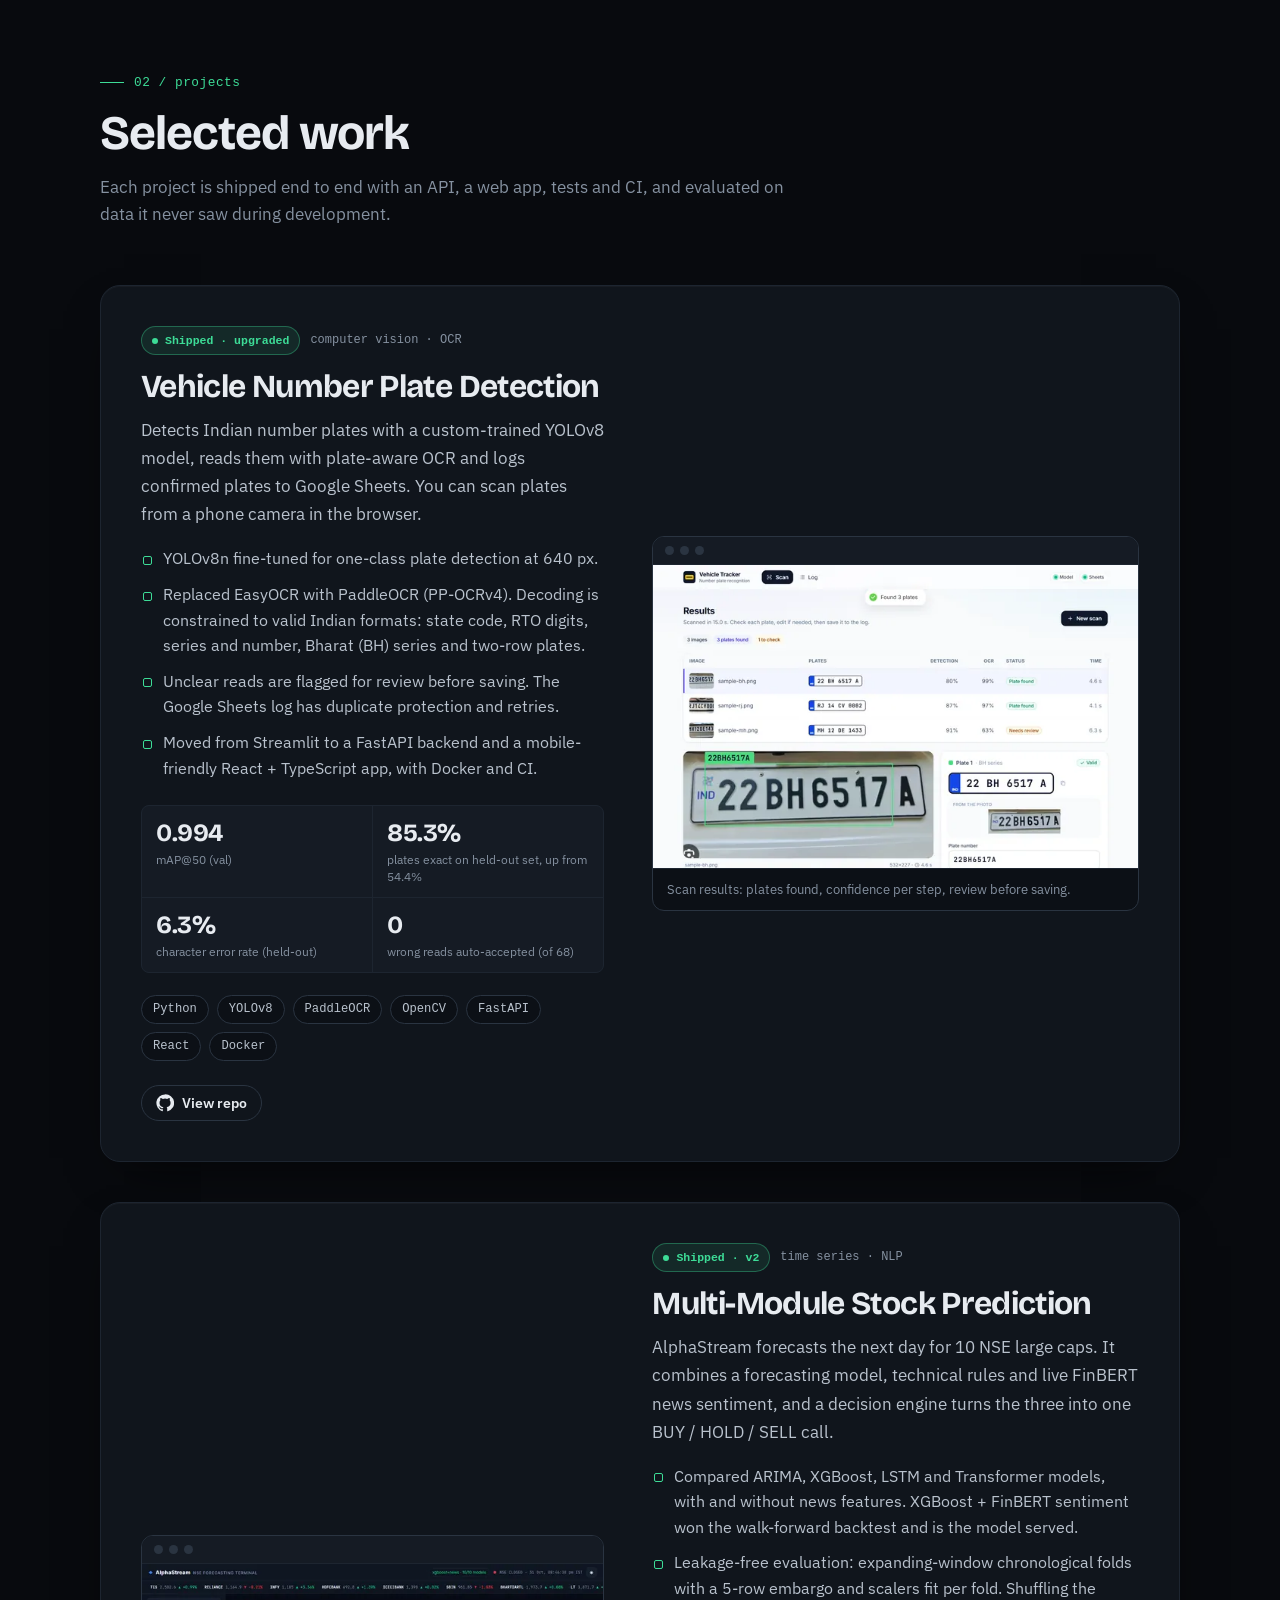
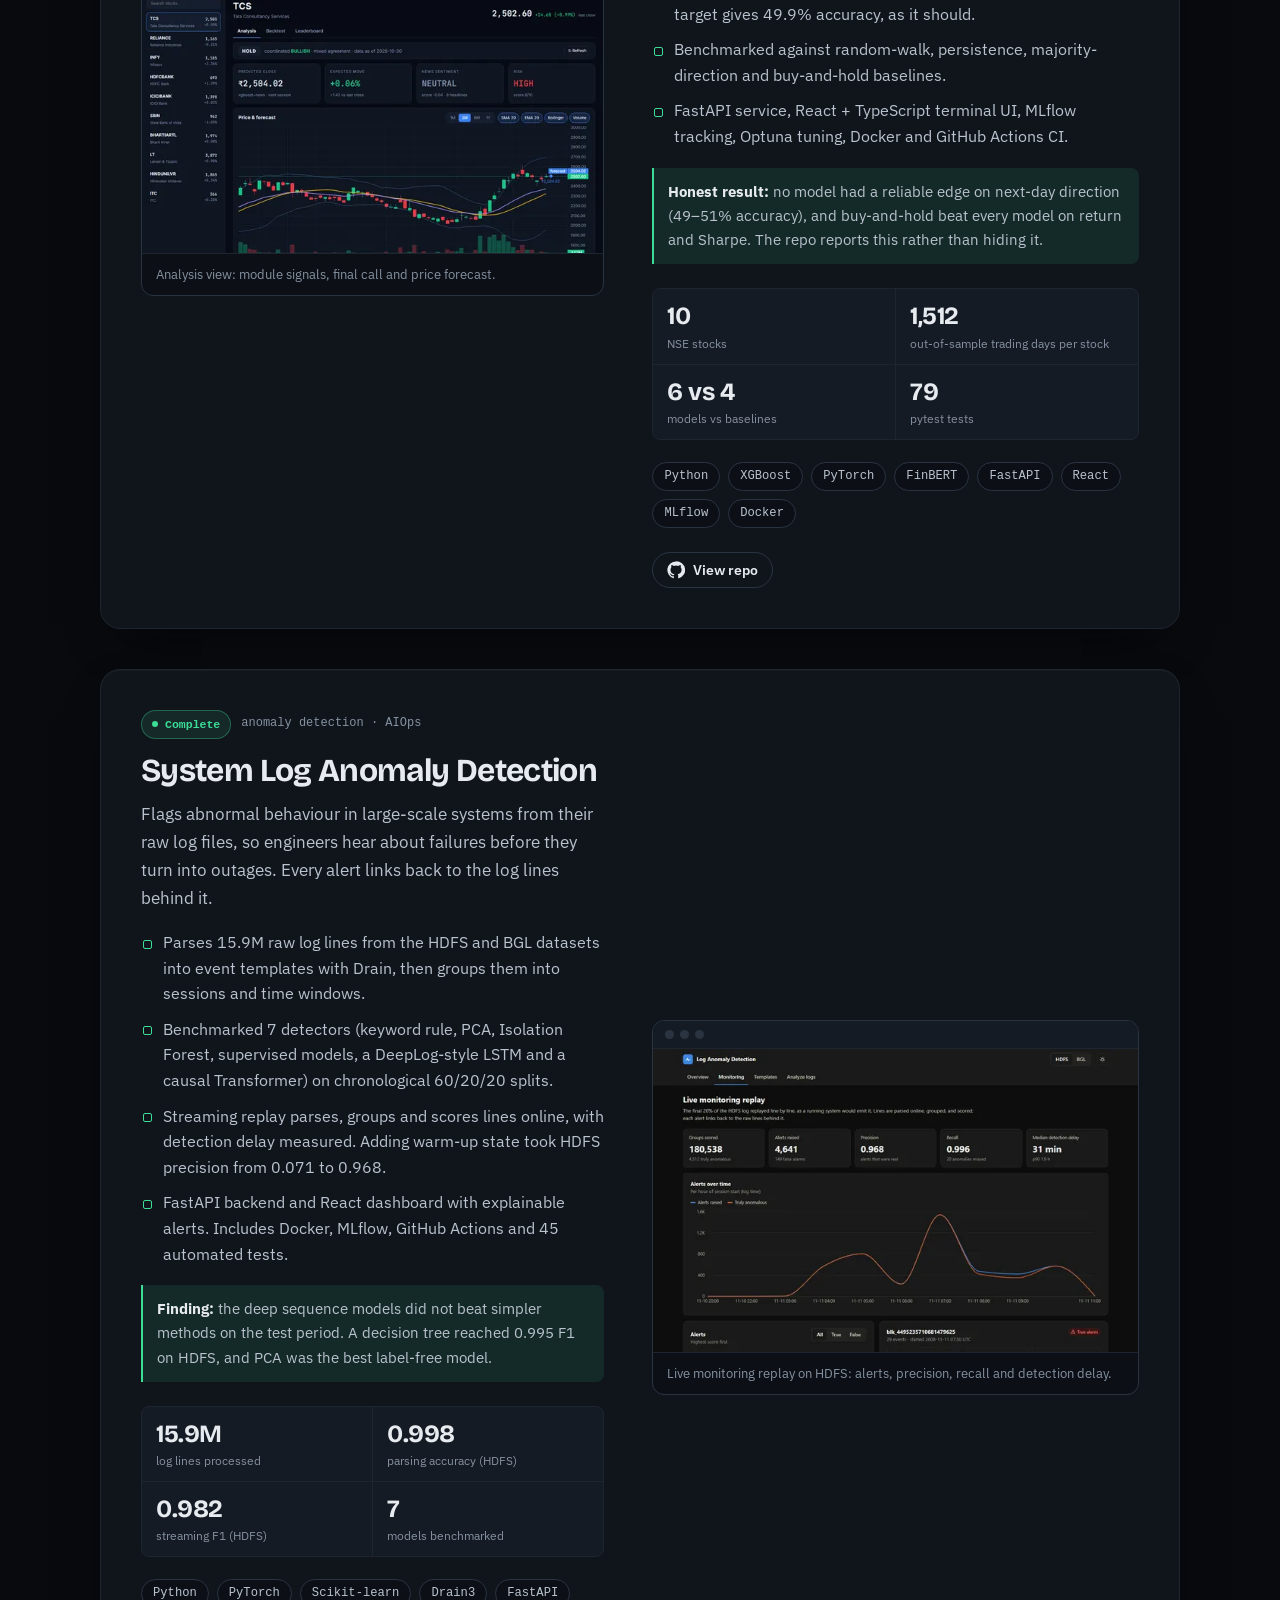
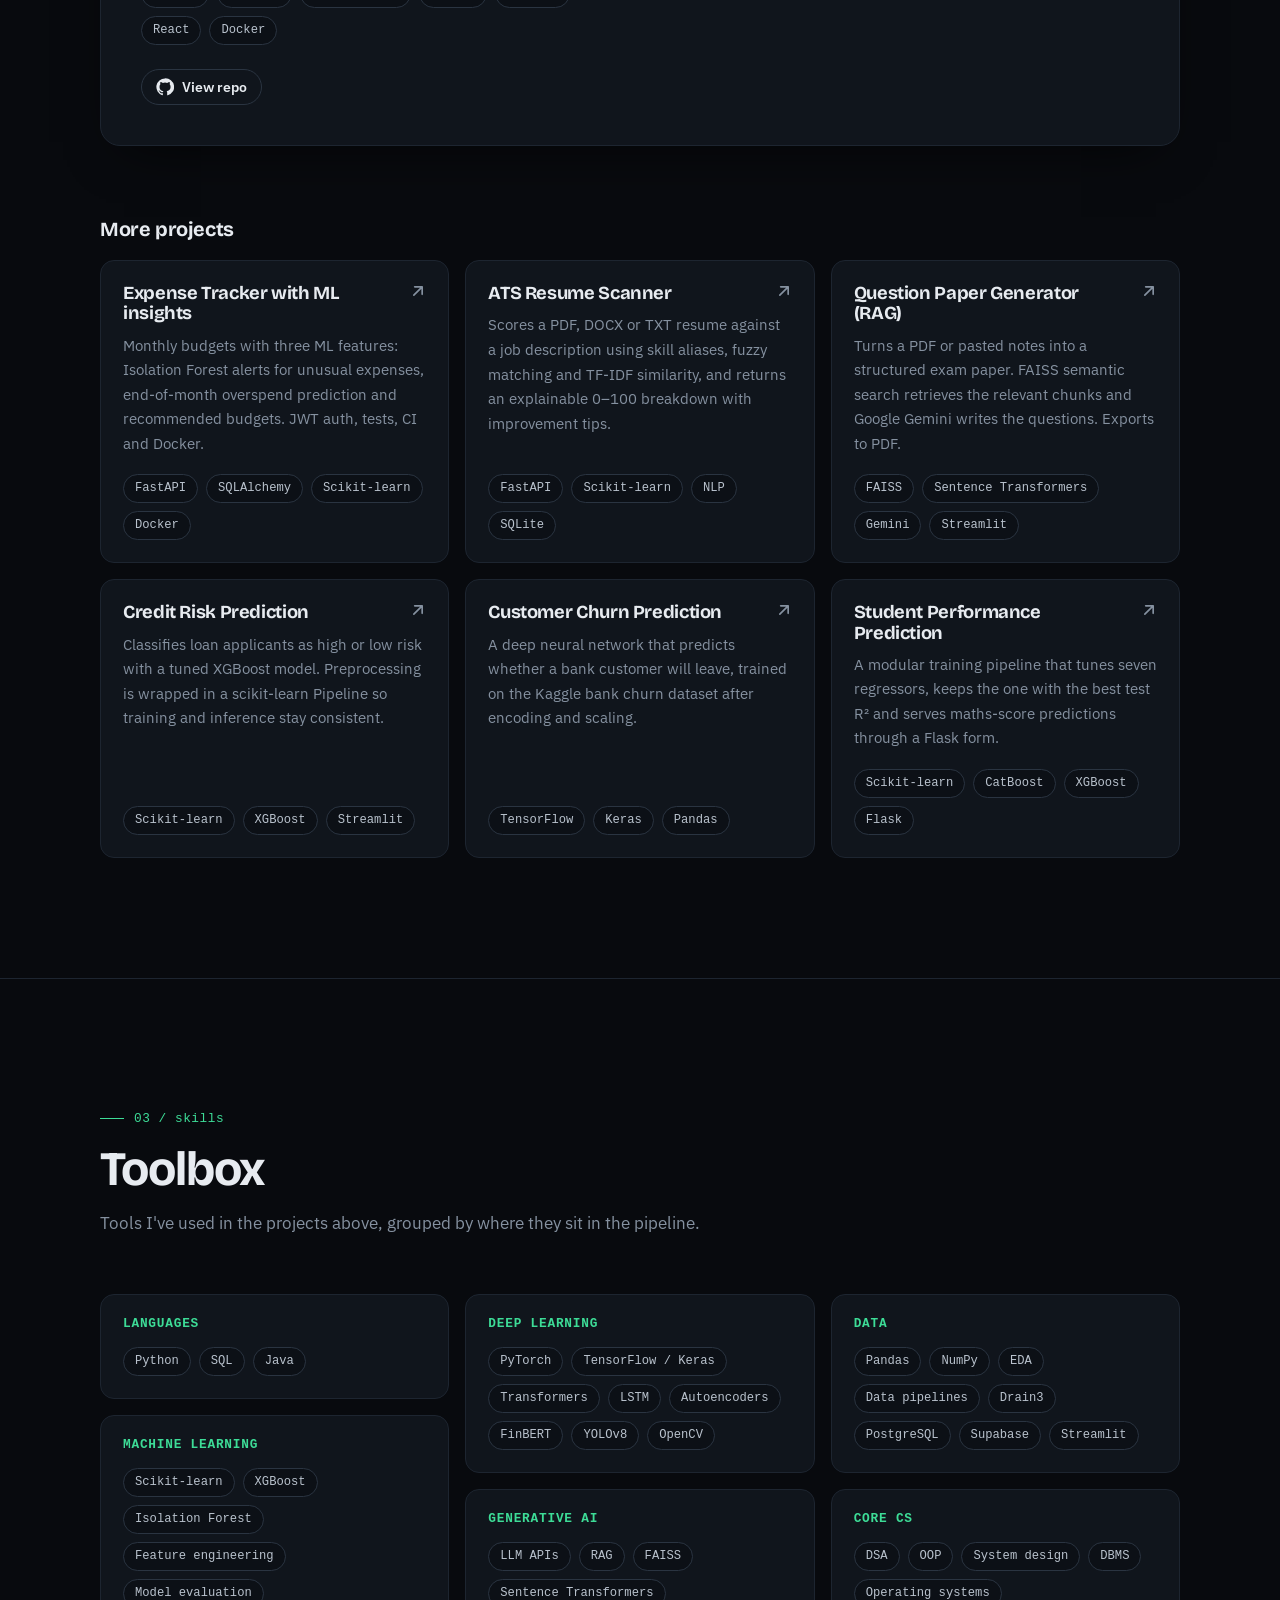
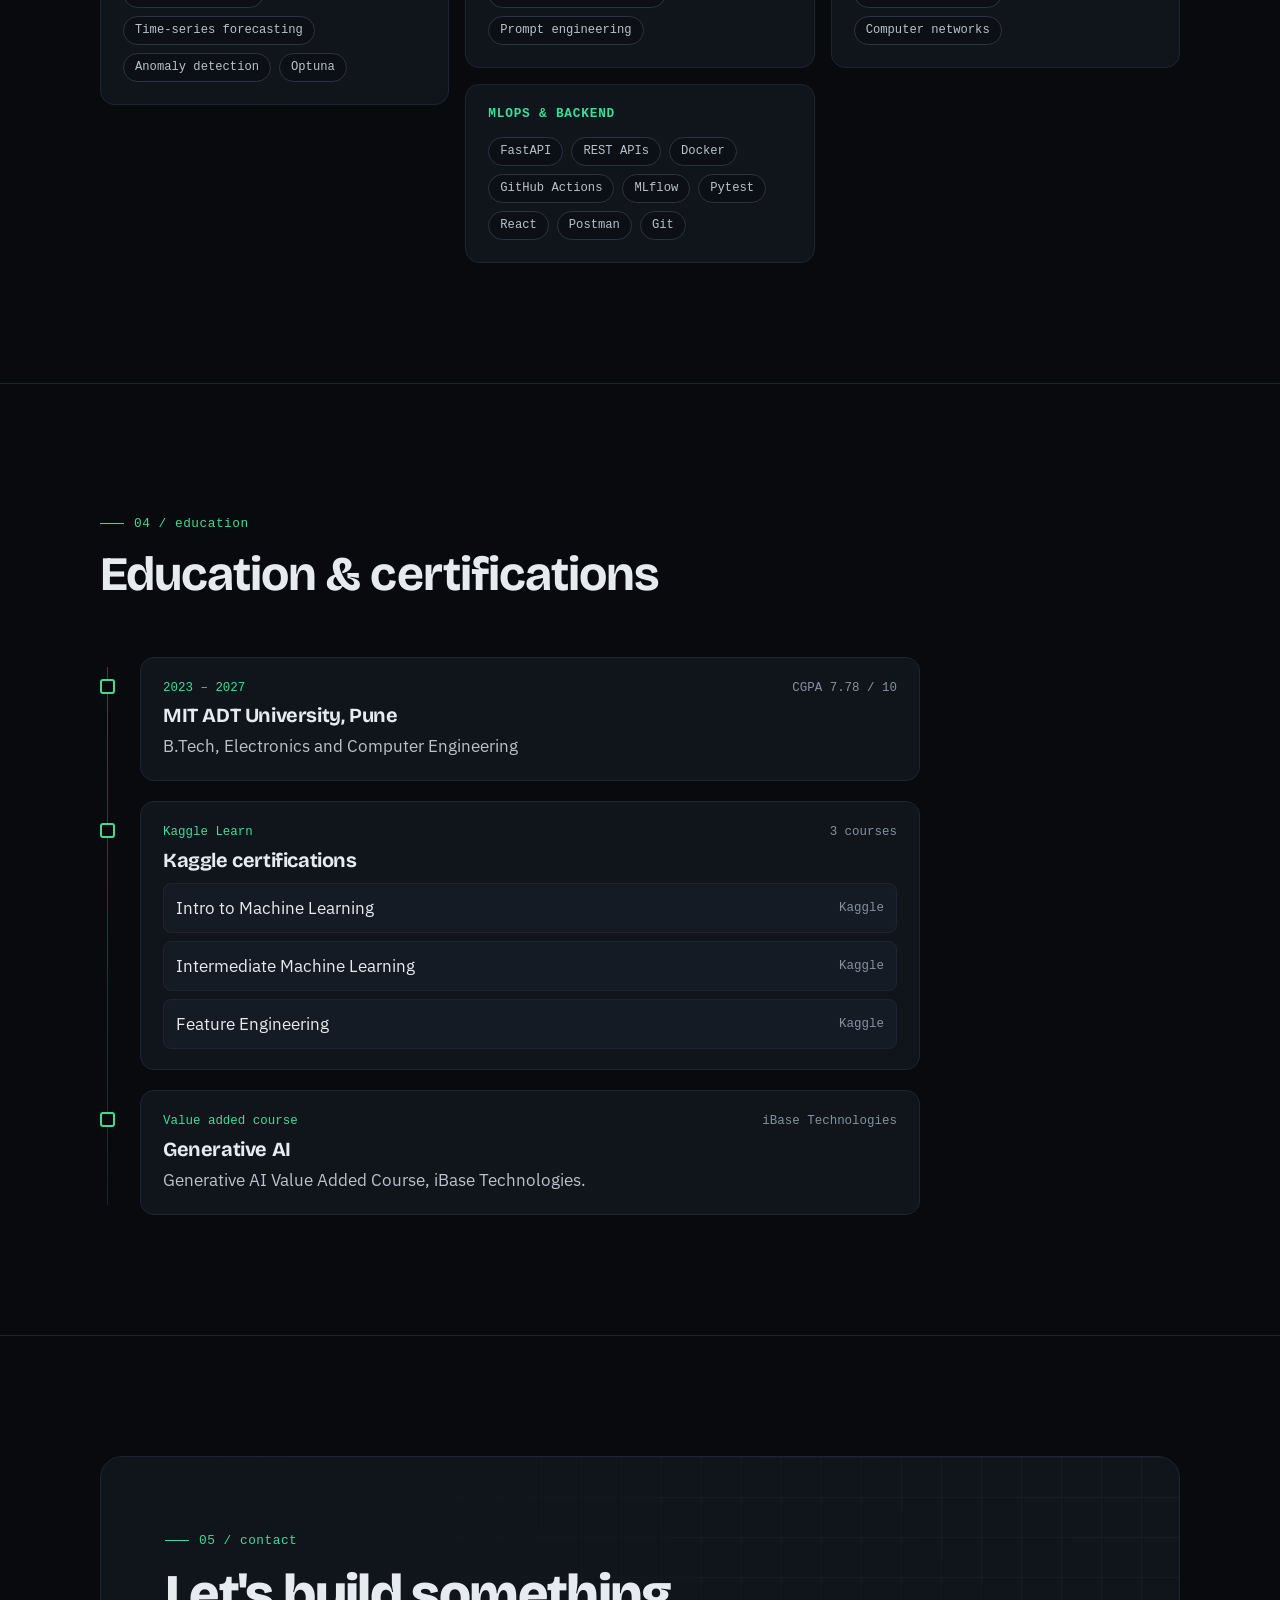
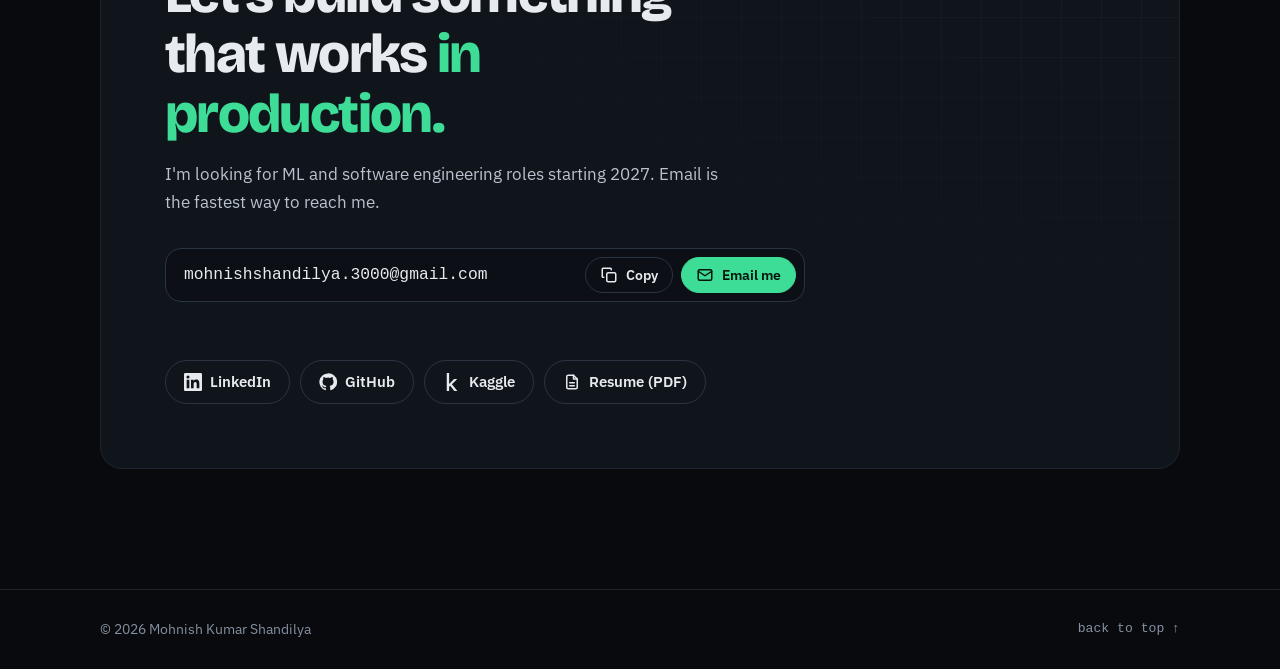
==== commit 0ebec653: "Add Expense Tracker, ATS Resume Scanner and Student Performance cards (3x2 grid)" ====
--- a/index.html
+++ b/index.html
@@ -300,6 +300,18 @@
 
         <h3 class="more-title">More projects</h3>
         <div class="mini-grid">
+          <a class="mini" href="https://github.com/mohnish4code/Expense-Tracker-Project" target="_blank" rel="noopener">
+            <svg class="arrow" aria-hidden="true"><use href="#i-arrow"/></svg>
+            <h4>Expense Tracker with ML insights</h4>
+            <p>Monthly budgets with three ML features: Isolation Forest alerts for unusual expenses, end-of-month overspend prediction and recommended budgets. JWT auth, tests, CI and Docker.</p>
+            <ul class="chips" aria-label="Tech stack"><li class="chip">FastAPI</li><li class="chip">SQLAlchemy</li><li class="chip">Scikit-learn</li><li class="chip">Docker</li></ul>
+          </a>
+          <a class="mini" href="https://github.com/mohnish4code/Resume-Analyser" target="_blank" rel="noopener">
+            <svg class="arrow" aria-hidden="true"><use href="#i-arrow"/></svg>
+            <h4>ATS Resume Scanner</h4>
+            <p>Scores a PDF, DOCX or TXT resume against a job description using skill aliases, fuzzy matching and TF-IDF similarity, and returns an explainable 0–100 breakdown with improvement tips.</p>
+            <ul class="chips" aria-label="Tech stack"><li class="chip">FastAPI</li><li class="chip">Scikit-learn</li><li class="chip">NLP</li><li class="chip">SQLite</li></ul>
+          </a>
           <a class="mini" href="https://github.com/mohnish4code/Question-Paper-Generator-using-RAG-and-LLM" target="_blank" rel="noopener">
             <svg class="arrow" aria-hidden="true"><use href="#i-arrow"/></svg>
             <h4>Question Paper Generator (RAG)</h4>
@@ -317,6 +329,12 @@
             <h4>Customer Churn Prediction</h4>
             <p>A deep neural network that predicts whether a bank customer will leave, trained on the Kaggle bank churn dataset after encoding and scaling.</p>
             <ul class="chips" aria-label="Tech stack"><li class="chip">TensorFlow</li><li class="chip">Keras</li><li class="chip">Pandas</li></ul>
+          </a>
+          <a class="mini" href="https://github.com/mohnish4code/Student-Performance-Prediction" target="_blank" rel="noopener">
+            <svg class="arrow" aria-hidden="true"><use href="#i-arrow"/></svg>
+            <h4>Student Performance Prediction</h4>
+            <p>A modular training pipeline that tunes seven regressors, keeps the one with the best test R² and serves maths-score predictions through a Flask form.</p>
+            <ul class="chips" aria-label="Tech stack"><li class="chip">Scikit-learn</li><li class="chip">CatBoost</li><li class="chip">XGBoost</li><li class="chip">Flask</li></ul>
           </a>
         </div>
       </div>
